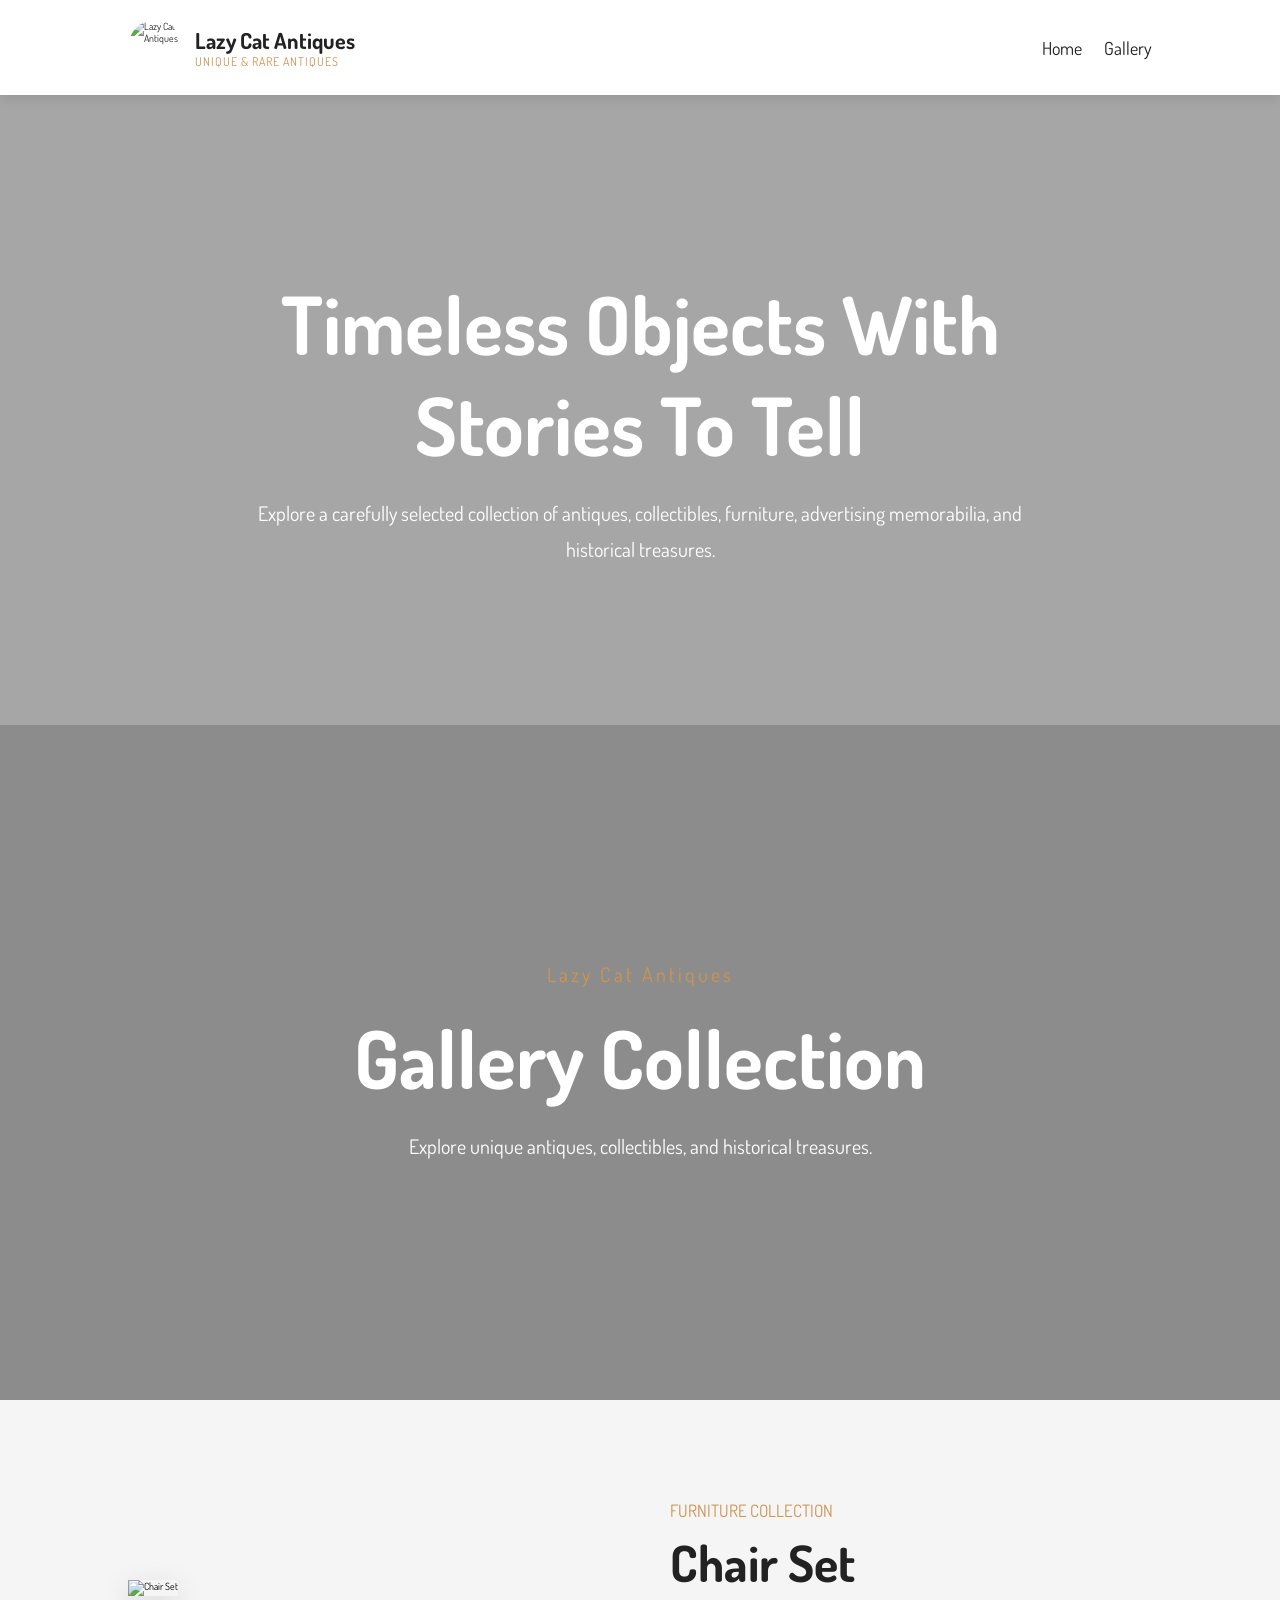
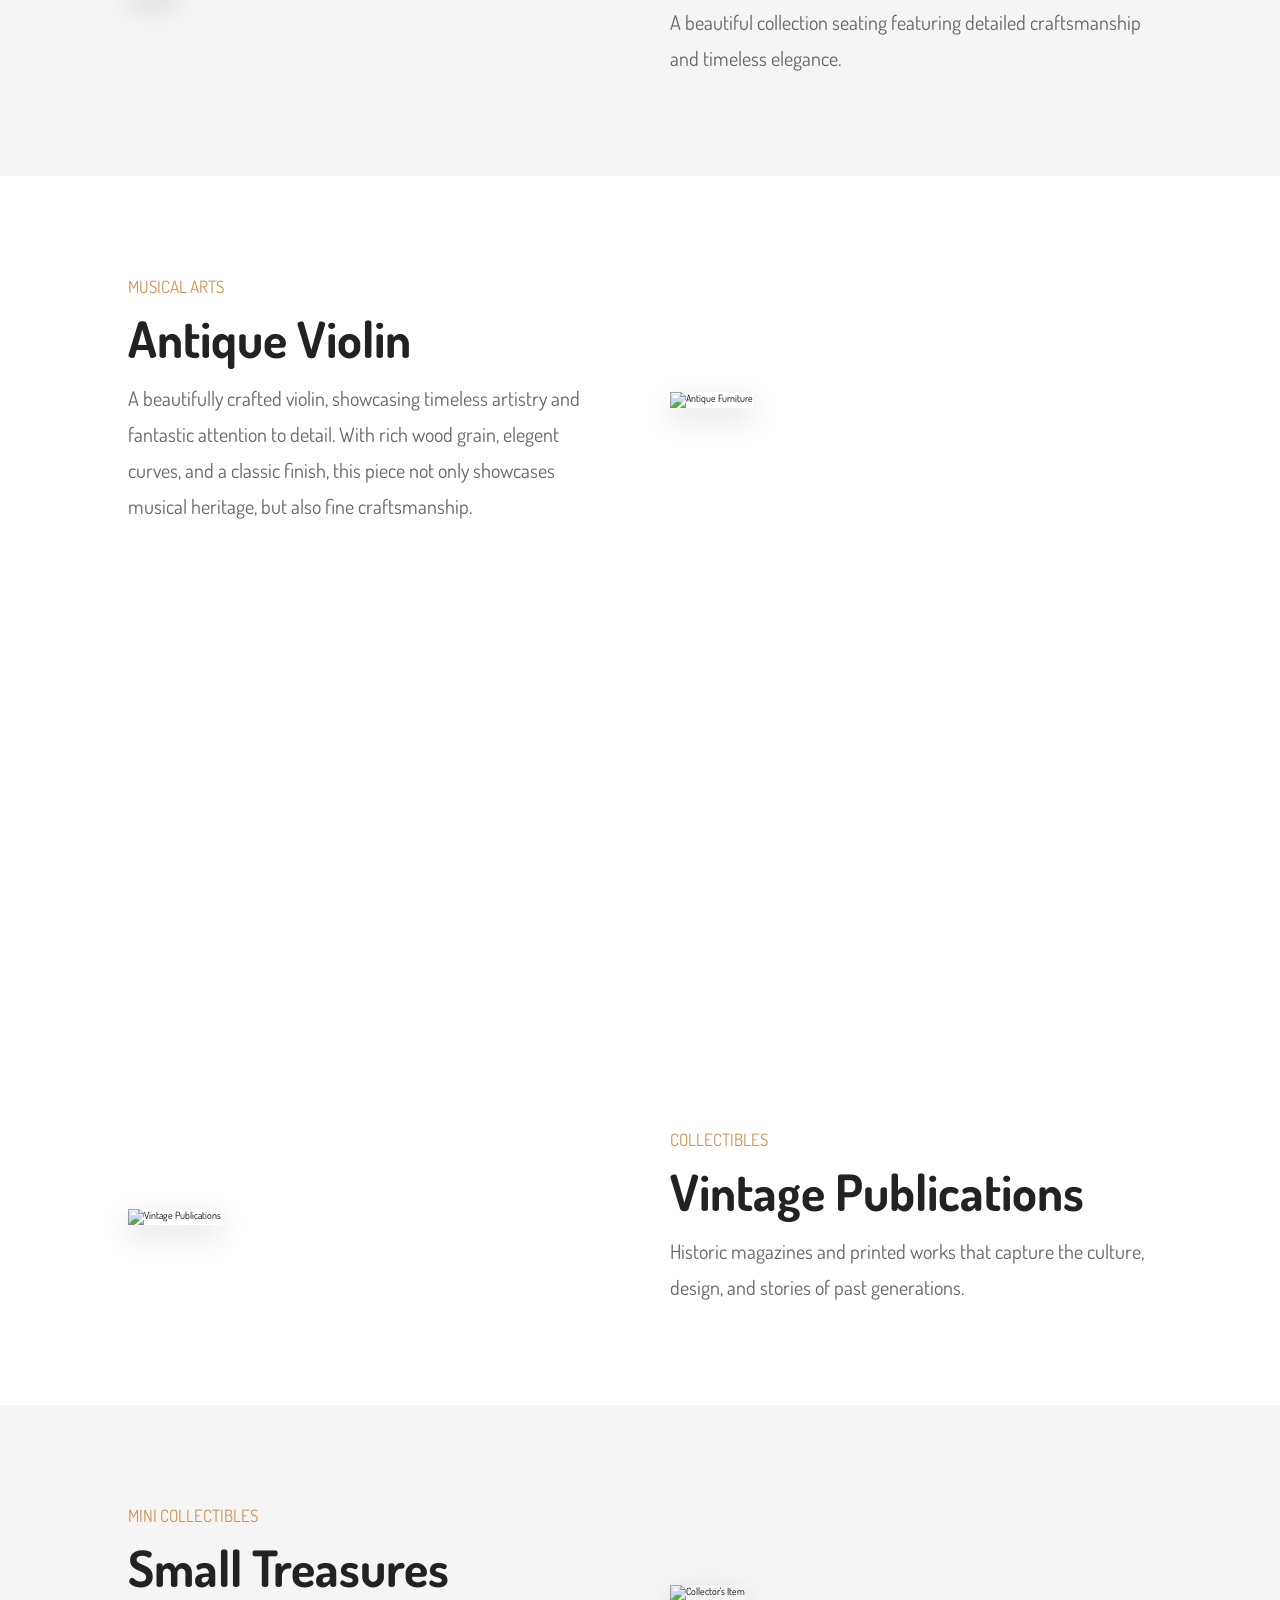
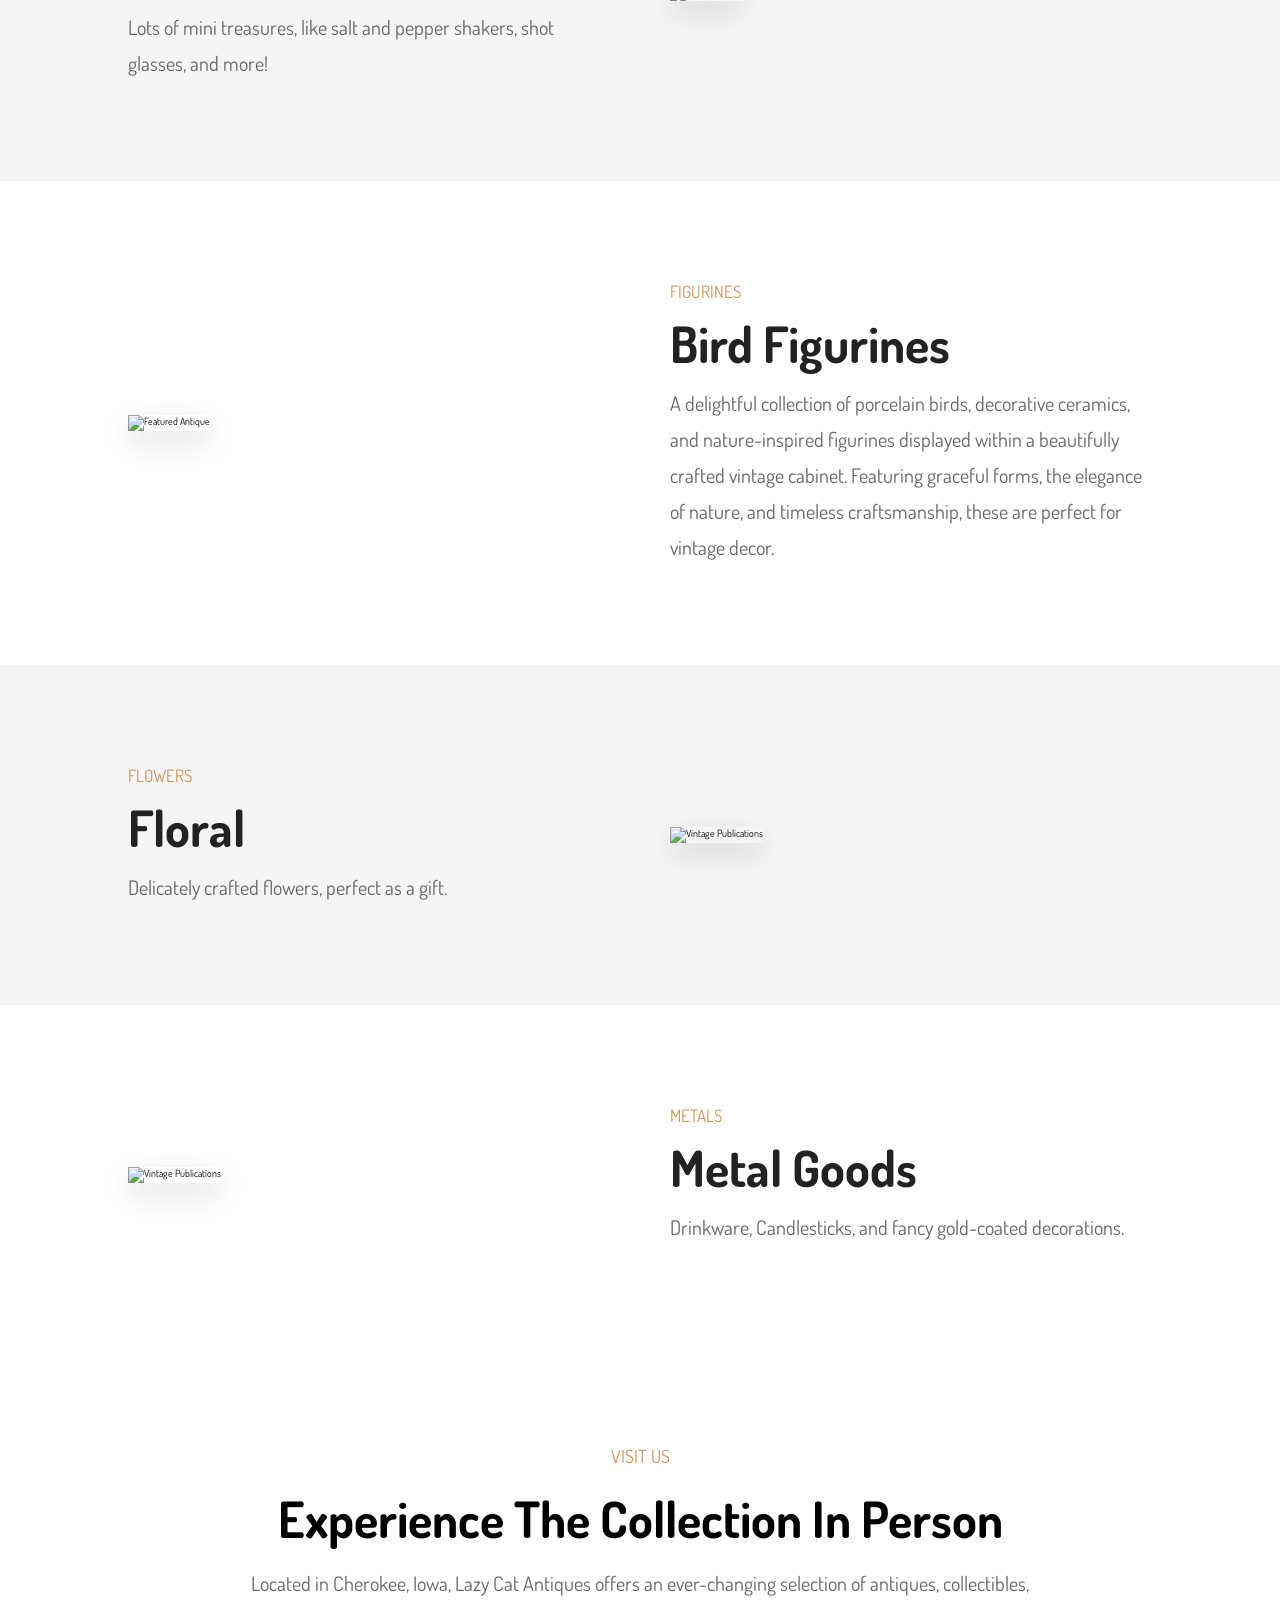
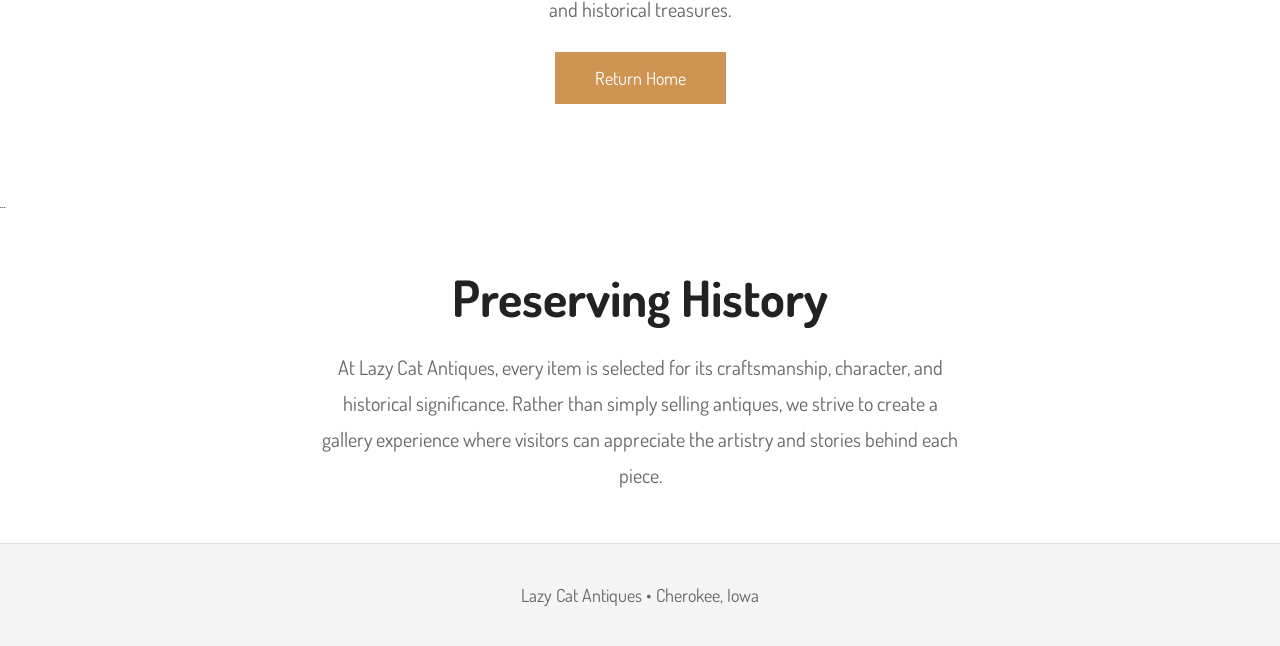
==== Product UI/Product.html @ 63c9f943 "Create Product.html for gallery display Added a new HTML file for the product gallery, including sty" ====
<!DOCTYPE html>
<html lang="en">
<head>
    <meta charset="UTF-8">
    <meta name="viewport" content="width=device-width, initial-scale=1.0">
    <title>Gallery | Lazy Cat Antiques</title>

    <link href="https://fonts.googleapis.com/css2?family=Dosis:wght@200;300;400;500;600&display=swap" rel="stylesheet">

    <style>

       @import url('https://fonts.googleapis.com/css2?family=Dosis:wght@300;400;500;600&display=swap'); :root{ --peru:#cd9452; --black:#222; --white:#fff; --light-black:#666; --light-bg:#f5f5f5; --border:.1rem solid #ddd; --box-shadow:0 .5rem 1rem rgba(0,0,0,.1); } *{ margin:0; padding:0; box-sizing:border-box; text-decoration:none; transition:.3s; font-family:'Dosis',sans-serif; } html{ font-size:62.5%; scroll-behavior:smooth; } body{ background:var(--white); } section{ padding:5rem 10%; } /* HEADER */ 

.header{
   padding:2rem 10%;
   display:flex;
   align-items:center;
   justify-content:space-between;

   background:white;

   position:sticky;
   top:0;
   left:0;
   right:0;

   z-index:1000;

   box-shadow:0 .5rem 1rem rgba(0,0,0,.08);
}

.header .logo{
   display:flex;
   align-items:center;
   gap:1.2rem;
   color:#222;
}

.header .logo img{
   width:55px;
   height:55px;
   object-fit:cover;
   border-radius:50%;
}

.logo-text{
   display:flex;
   flex-direction:column;
}

.logo-text strong{
   font-size:2.2rem;
   color:#222;
}

.logo-text span{
   font-size:1.2rem;
   color:#cd9452;
   letter-spacing:1px;
   text-transform:uppercase;
}

.header .navbar a{
   font-size:1.8rem;
   margin-left:2rem;
   color:#222;
   text-decoration:none;
}

.header .navbar a:hover{
   color:#cd9452;
}

#menu-btn{
   font-size:2.5rem;
   cursor:pointer;
   display:none;
}
        /* HERO */ .hero{ min-height:70vh; background: linear-gradient(rgba(0,0,0,.35),rgba(0,0,0,.35)), url("../images/discs.jpg"); background-size:cover; background-position:center; display:flex; justify-content:center; align-items:center; text-align:center; } .hero-content{ max-width:800px; } .hero-content span{ color:white; font-size:2.2rem; } .hero-content h1{ color:white; font-size:8rem; margin:1rem 0; } .hero-content p{ color:#eee; font-size:2rem; } /* SECTION TITLE */ .section-title{ text-align:center; margin-bottom:5rem; } .section-title span{ color:var(--peru); font-size:2.2rem; } .section-title h2{ color:var(--black); font-size:5rem; } /* GALLERY */ .gallery{ background:var(--light-bg); } .gallery-grid{ display:grid; grid-template-columns:repeat(auto-fit,minmax(300px,1fr)); gap:2rem; } .gallery-item{ position:relative; overflow:hidden; background:white; box-shadow:var(--box-shadow); } .gallery-item img{ width:100%; height:350px; object-fit:cover; } .gallery-item:hover img{ transform:scale(1.05); } .gallery-item.large{ grid-column:span 2; } .overlay{ padding:2rem; } .overlay span{ color:var(--peru); font-size:1.6rem; font-weight:bold; } .overlay h3{ color:var(--black); font-size:3rem; margin:.5rem 0; } .overlay p{ color:var(--light-black); font-size:1.7rem; line-height:1.6; } /* STORY */ .story{ text-align:center; max-width:900px; margin:auto; } .story h2{ color:var(--black); font-size:5rem; margin-bottom:2rem; } .story p{ color:var(--light-black); font-size:2rem; line-height:1.8; } /* FOOTER */ footer{ background:var(--light-bg); text-align:center; padding:4rem; border-top:var(--border); } footer p{ font-size:1.8rem; color:var(--light-black); } /* MOBILE */ @media(max-width:768px){ html{ font-size:55%; } .hero-content h1{ font-size:5rem; } .gallery-item.large{ grid-column:span 1; } .gallery-grid{ grid-template-columns:1fr; } }
.gallery-hero{
    min-height:75vh;

    background:
    linear-gradient(rgba(0,0,0,.45),rgba(0,0,0,.45)),
    url("../images/home-slide-1.jpg");

    background-size:cover;
    background-position:center;

    display:flex;
    align-items:center;
    justify-content:center;
    text-align:center;
}

.hero-content{
    max-width:800px;
}

.hero-content span{
    color:#cd9452;
    font-size:2rem;
    letter-spacing:3px;
}

.hero-content h1{
    color:white;
    font-size:8rem;
    margin:2rem 0;
}

.hero-content p{
    color:white;
    font-size:2rem;
    line-height:1.8;
}

/* Gallery Pieces */

.gallery-piece{
    display:grid;
    grid-template-columns:1fr 1fr;
    gap:6rem;

    align-items:center;

    padding:10rem 10%;
}

.gallery-piece:nth-child(even){
    background:#f5f5f5;
}

.piece-image img{
    width:100%;
    height:650px;
    object-fit:cover;

    box-shadow:0 1rem 3rem rgba(0,0,0,.15);
}

.piece-content span{
    color:#cd9452;
    font-size:1.7rem;
    text-transform:uppercase;
}

.piece-content h2{
    font-size:5rem;
    color:#222;
    margin:1rem 0;
}

.piece-content p{
    color:#666;
    font-size:2rem;
    line-height:1.8;
}

.reverse .piece-image{
    order:2;
}

.reverse .piece-content{
    order:1;
}

/* Banner */

.gallery-banner{
    height:45vh;

    background:
    linear-gradient(rgba(0,0,0,.45),rgba(0,0,0,.45)),
    url("../images/cup_items.jpg");

    background-size:cover;
    background-position:center;
    background-attachment:fixed;

    display:flex;
    align-items:center;
    justify-content:center;
}

.gallery-banner h2{
    color:white;
    font-size:5rem;
    text-align:center;
}

/* Visit Section */

.visit-section{
    padding:10rem 10%;
    text-align:center;
}

.visit-section span{
    color:#cd9452;
    text-transform:uppercase;
    font-size:1.8rem;
}

.visit-section h2{
    font-size:5rem;
    margin:2rem 0;
}

.visit-section p{
    font-size:2rem;
    color:#666;
    max-width:800px;
    margin:auto;
}

.visit-btn{
    display:inline-block;
    margin-top:3rem;

    padding:1.5rem 4rem;

    background:#cd9452;
    color:white;

    font-size:1.8rem;
}

.visit-btn:hover{
    opacity:.9;
}

/* Mobile */

@media(max-width:768px){

    .gallery-piece{
        grid-template-columns:1fr;
        gap:3rem;
    }

    .reverse .piece-image,
    .reverse .piece-content{
        order:unset;
    }

    .hero-content h1{
        font-size:5rem;
    }

    .piece-image img{
        height:400px;
    }

    .gallery-banner h2{
        font-size:3rem;
    }
    }

        
    </style>
</head>
<body>

<section class="header">

    <a href="../index.html" class="logo">
        <img src="../images/lazyCatLogo.jpg" alt="Lazy Cat Antiques">
        <div class="logo-text">
            <strong>Lazy Cat Antiques</strong>
            <span>Unique & Rare Antiques</span>
        </div>
    </a>

    <nav class="navbar">
        <a href="../index.html">Home</a>
        <a href="../Product UI/Product.html">Gallery</a>
    </nav>

    <div id="menu-btn" class="fas fa-bars"></div>

</section>

<section class="hero">

    <div class="hero-content">

        <h1>Timeless Objects With Stories To Tell</h1>

        <p>
            Explore a carefully selected collection of antiques,
            collectibles, furniture, advertising memorabilia,
            and historical treasures.
        </p>

    </div>

</section>
<!-- HERO -->

<section class="gallery-hero">

    <div class="hero-content">
        <span>Lazy Cat Antiques</span>
        <h1>Gallery Collection</h1>
        <p>
            Explore unique antiques, collectibles, and historical treasures.
        </p>
    </div>

</section>

<!-- PIECE 1 -->

<section class="gallery-piece">

    <div class="piece-image">
        <img src="../images/chair_set.jpg" alt="Chair Set">
    </div>

    <div class="piece-content">
        <span>Furniture Collection</span>
        <h2>Chair Set</h2>

        <p>
            A beautiful collection  seating featuring
            detailed craftsmanship and timeless elegance.
        </p>
    </div>

</section>

<!-- PIECE 2 -->

<section class="gallery-piece reverse">

    <div class="piece-image">
        <img src="../images/home-slide-1.jpg" alt="Antique Furniture">
    </div>

    <div class="piece-content">
        <span>Musical Arts</span>
        <h2>Antique Violin</h2>

        <p>
            A beautifully crafted violin, showcasing timeless artistry and fantastic attention to detail. With rich wood grain, elegent curves, and a classic finish, this piece not only showcases musical heritage, but also fine craftsmanship.
        </p>
    </div>

</section>

<!-- BANNER -->

<section class="gallery-banner">

    <h2>
        Rare Finds • Historic Treasures • Collector Pieces
    </h2>

</section>

<!-- PIECE 3 -->

<section class="gallery-piece">

    <div class="piece-image">
        <img src="../images/magazines.jpg" alt="Vintage Publications">
    </div>

    <div class="piece-content">
        <span>Collectibles</span>
        <h2>Vintage Publications</h2>

        <p>
            Historic magazines and printed works that capture the culture,
            design, and stories of past generations.
        </p>
    </div>

</section>

<!-- PIECE 4 -->

<section class="gallery-piece reverse">

    <div class="piece-image">
        <img src="../images/shot_glasses.jpg" alt="Collector's Item">
    </div>

    <div class="piece-content">
        <span>Mini Collectibles</span>
        <h2>Small Treasures</h2>

        <p>
            Lots of mini treasures, like salt and pepper shakers, shot glasses, and more!
        </p>
    </div>

</section>

<!-- PIECE 5 -->

<section class="gallery-piece">

    <div class="piece-image">
        <img src="../images/bird_display.jpg" alt="Featured Antique">
    </div>

    <div class="piece-content">
        <span>Figurines</span>
        <h2>Bird Figurines</h2>

        <p>
            A delightful collection of porcelain birds, decorative ceramics, and nature-inspired figurines displayed within a beautifully crafted vintage cabinet. Featuring graceful forms, the elegance of nature, and timeless craftsmanship, these are perfect for vintage decor.
        </p>
    </div>

</section>

<section class="gallery-piece reverse">

    <div class="piece-image">
        <img src="../images/flower_table.jpg" alt="Vintage Publications">
    </div>

    <div class="piece-content">
        <span>Flowers</span>
        <h2>Floral</h2>

        <p>
            Delicately crafted flowers, perfect as a gift.
        </p>
    </div>

</section>

<section class="gallery-piece">

    <div class="piece-image">
        <img src="../images/goblets.jpg" alt="Vintage Publications">
    </div>

    <div class="piece-content">
        <span>Metals</span>
        <h2>Metal Goods</h2>

        <p>
            Drinkware, Candlesticks, and fancy gold-coated decorations.
        </p>
    </div>

</section>

<!-- VISIT -->

<section class="visit-section">

    <span>Visit Us</span>

    <h2>Experience The Collection In Person</h2>

    <p>
        Located in Cherokee, Iowa, Lazy Cat Antiques offers an ever-changing
        selection of antiques, collectibles, and historical treasures.
    </p>

    <a href="../index.html" class="visit-btn">
        Return Home
    </a>

</section>
```


<section class="story">

    <h2>Preserving History</h2>

    <p>
        At Lazy Cat Antiques, every item is selected for its
        craftsmanship, character, and historical significance.
        Rather than simply selling antiques, we strive to create
        a gallery experience where visitors can appreciate the
        artistry and stories behind each piece.
    </p>

</section>

<footer>
    <p>Lazy Cat Antiques • Cherokee, Iowa</p>
</footer>

</body>
</html>
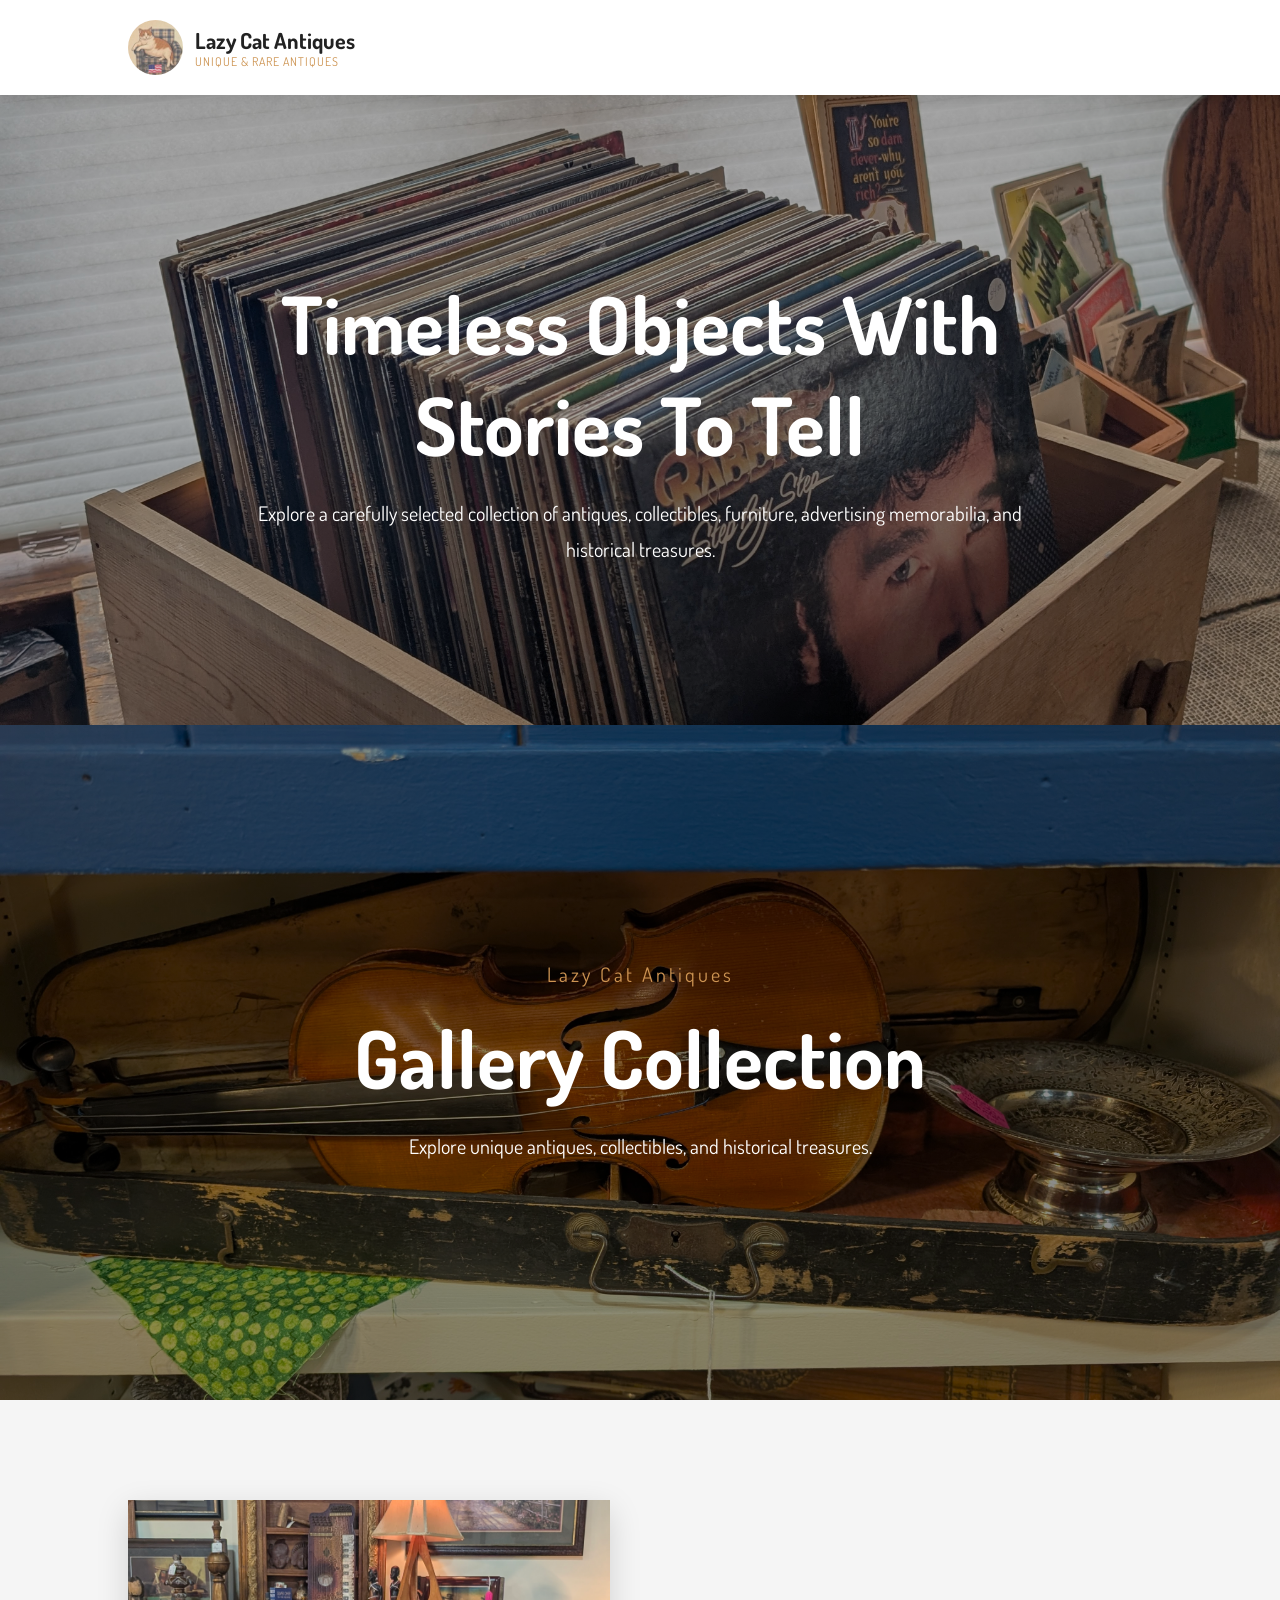
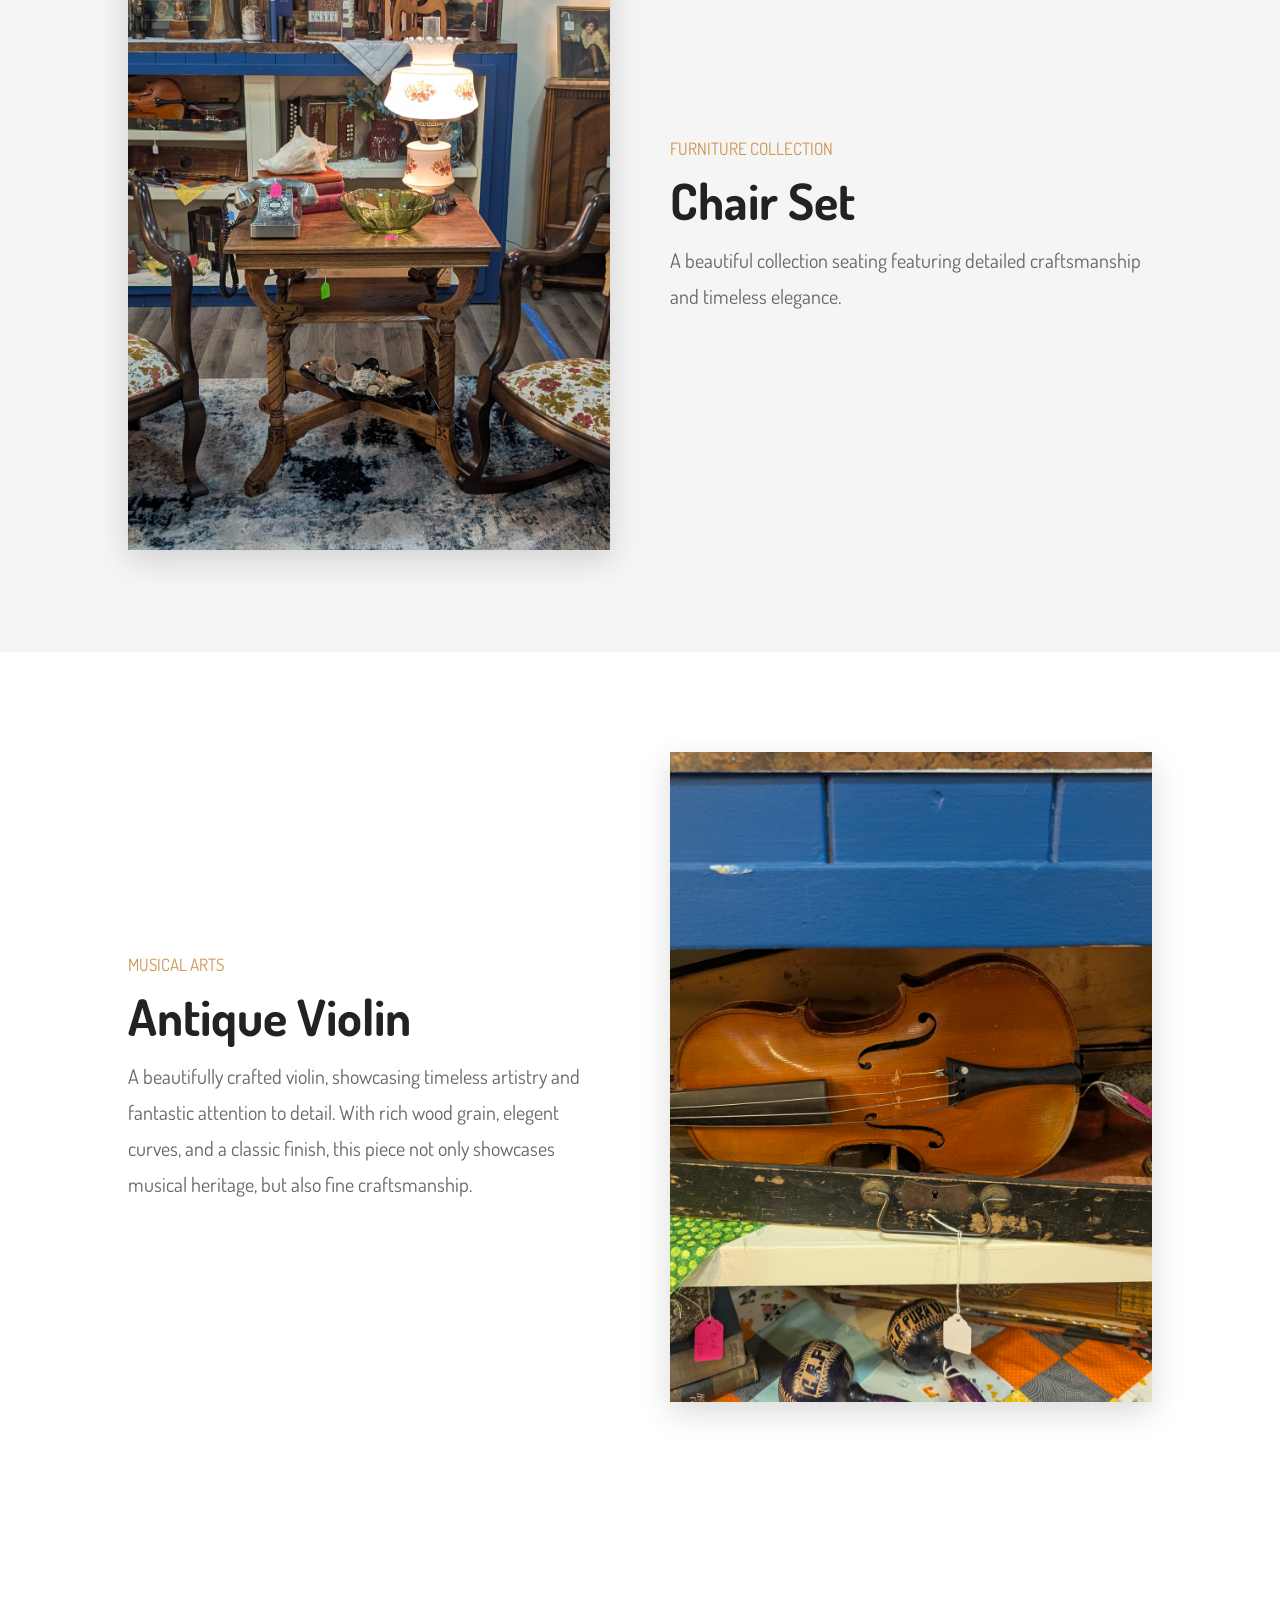
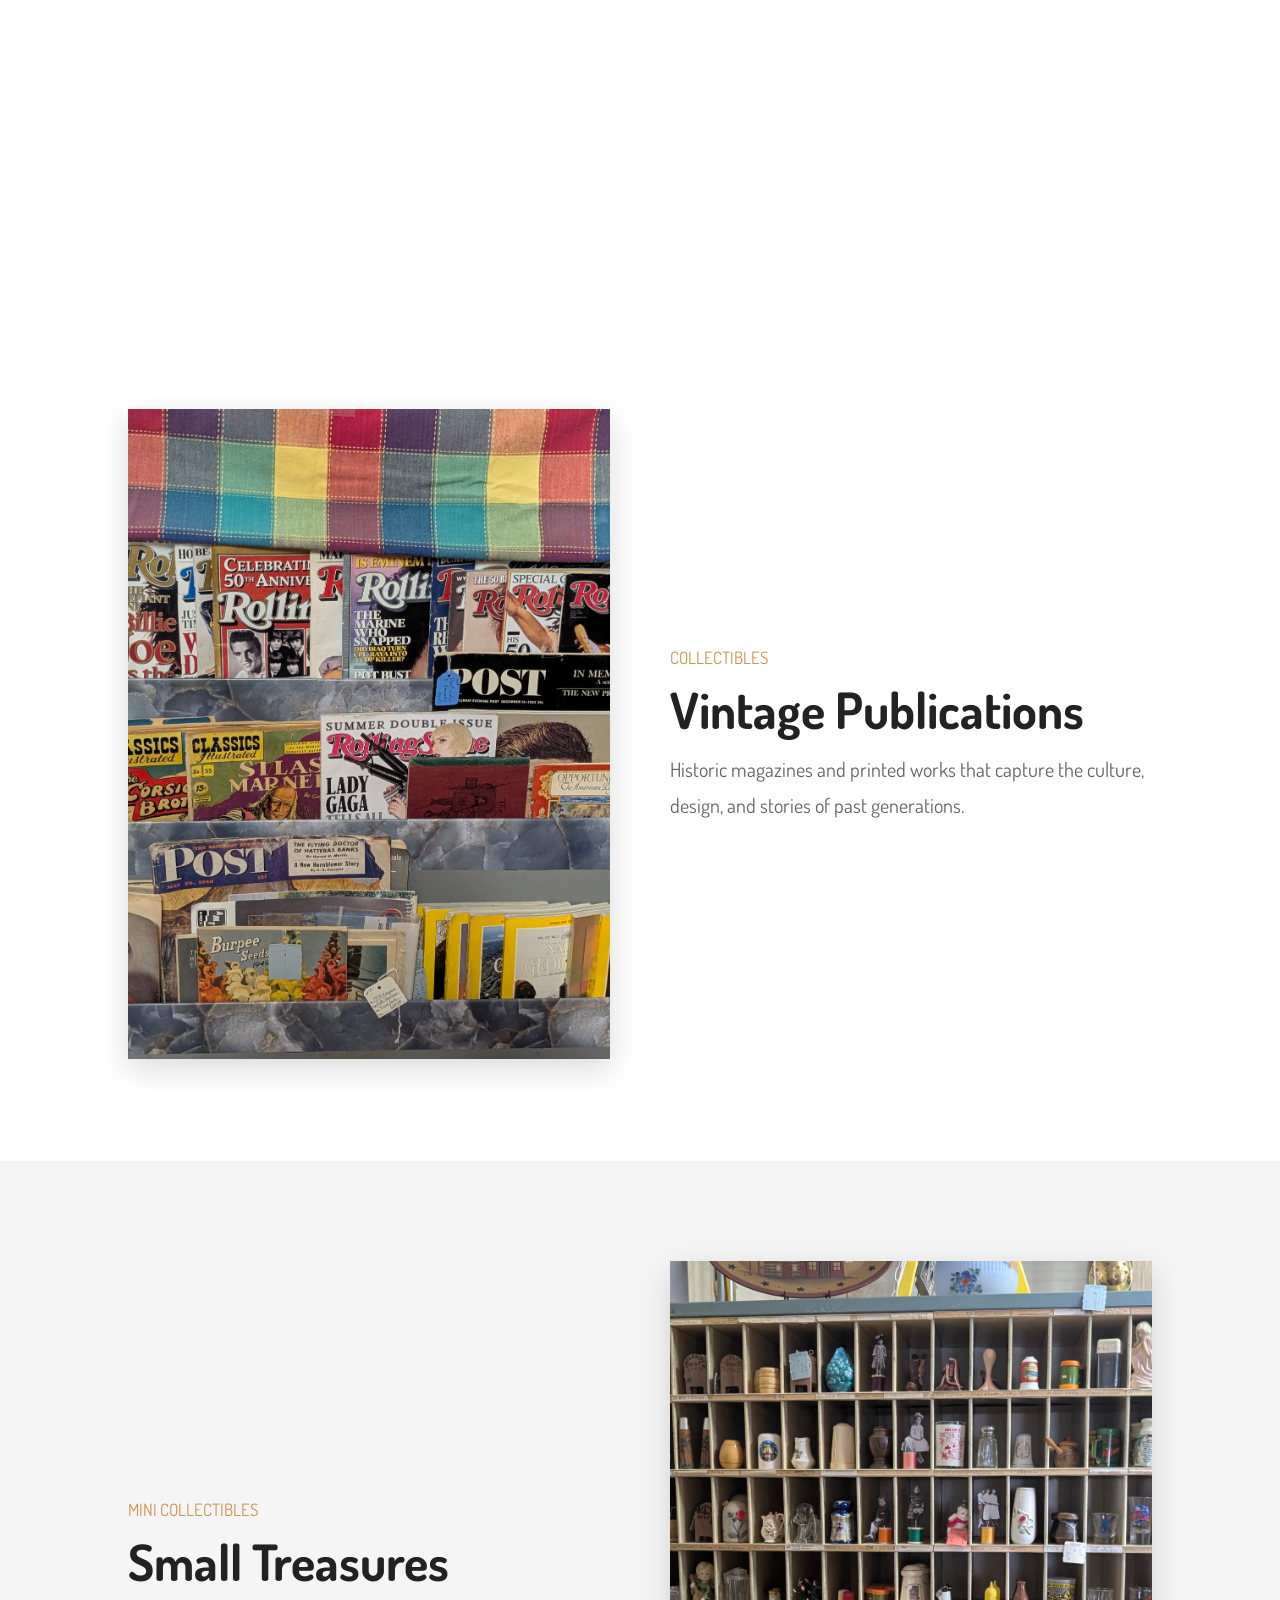
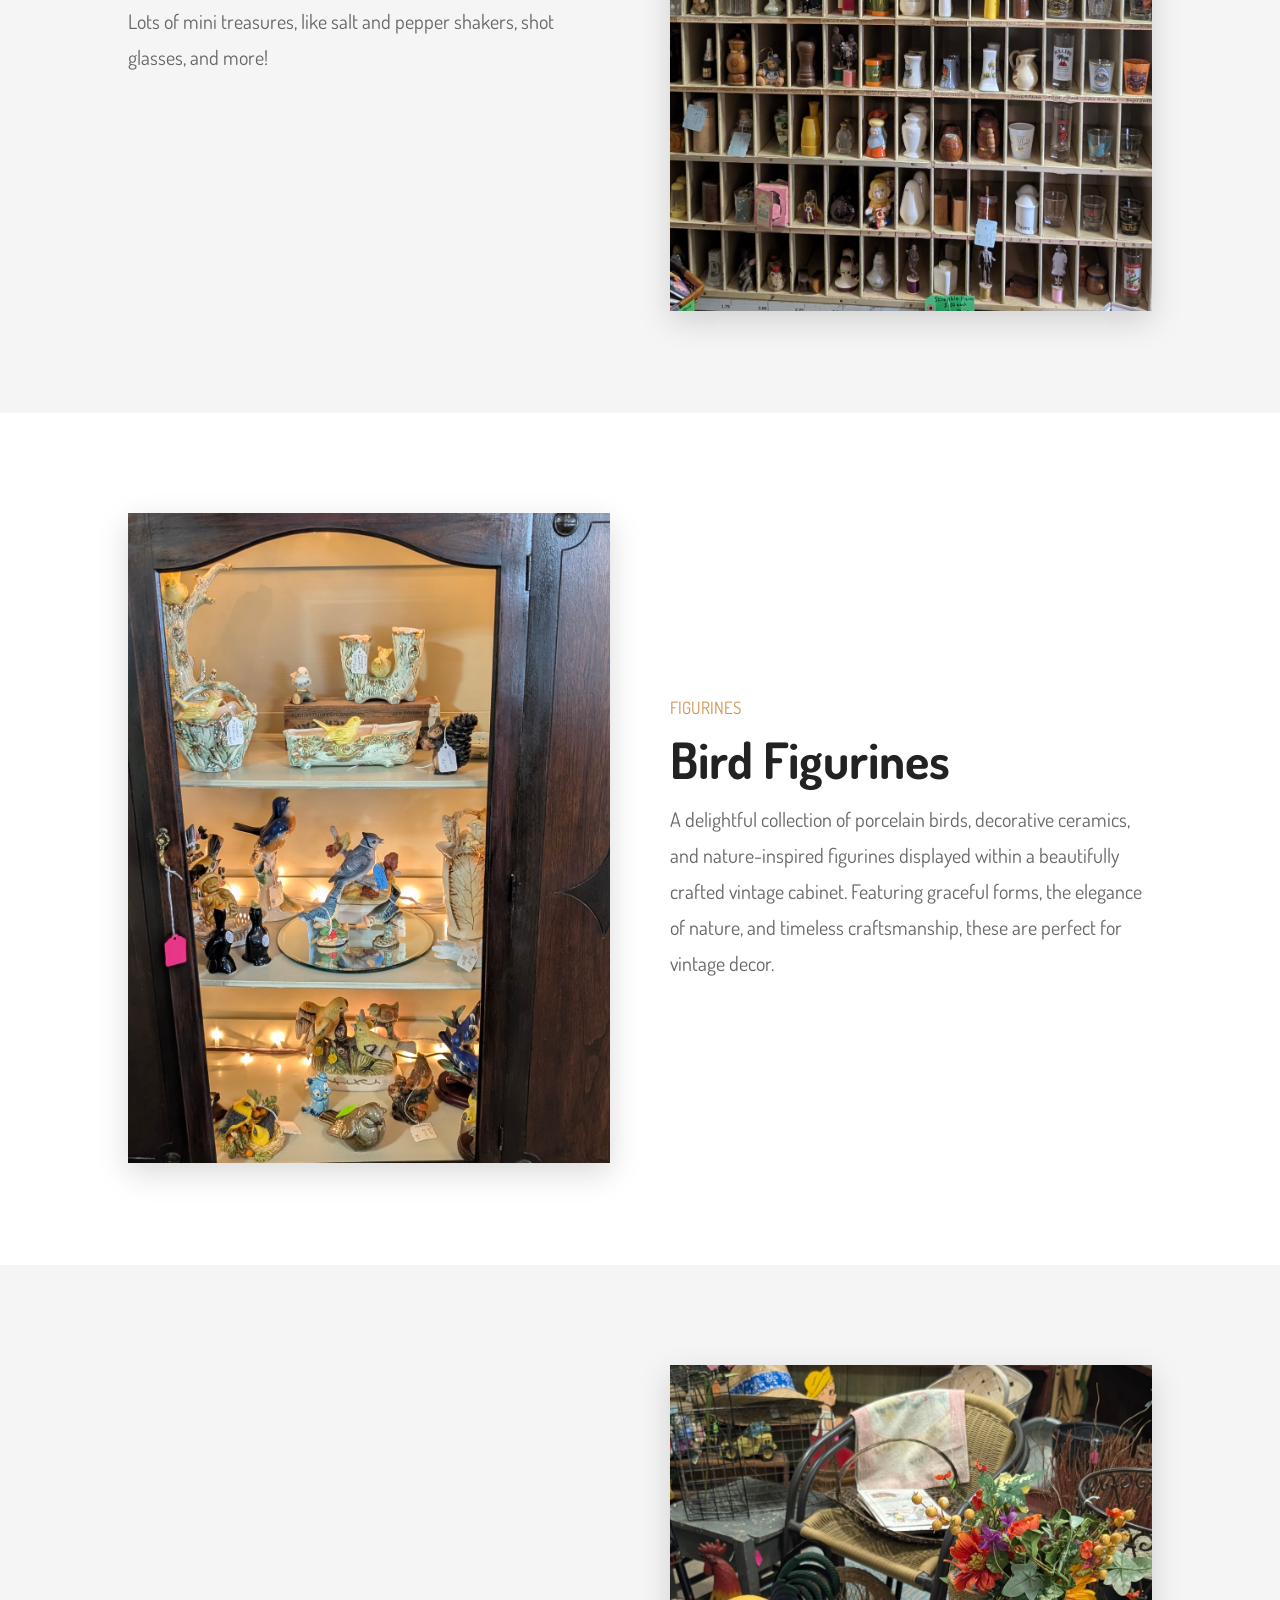
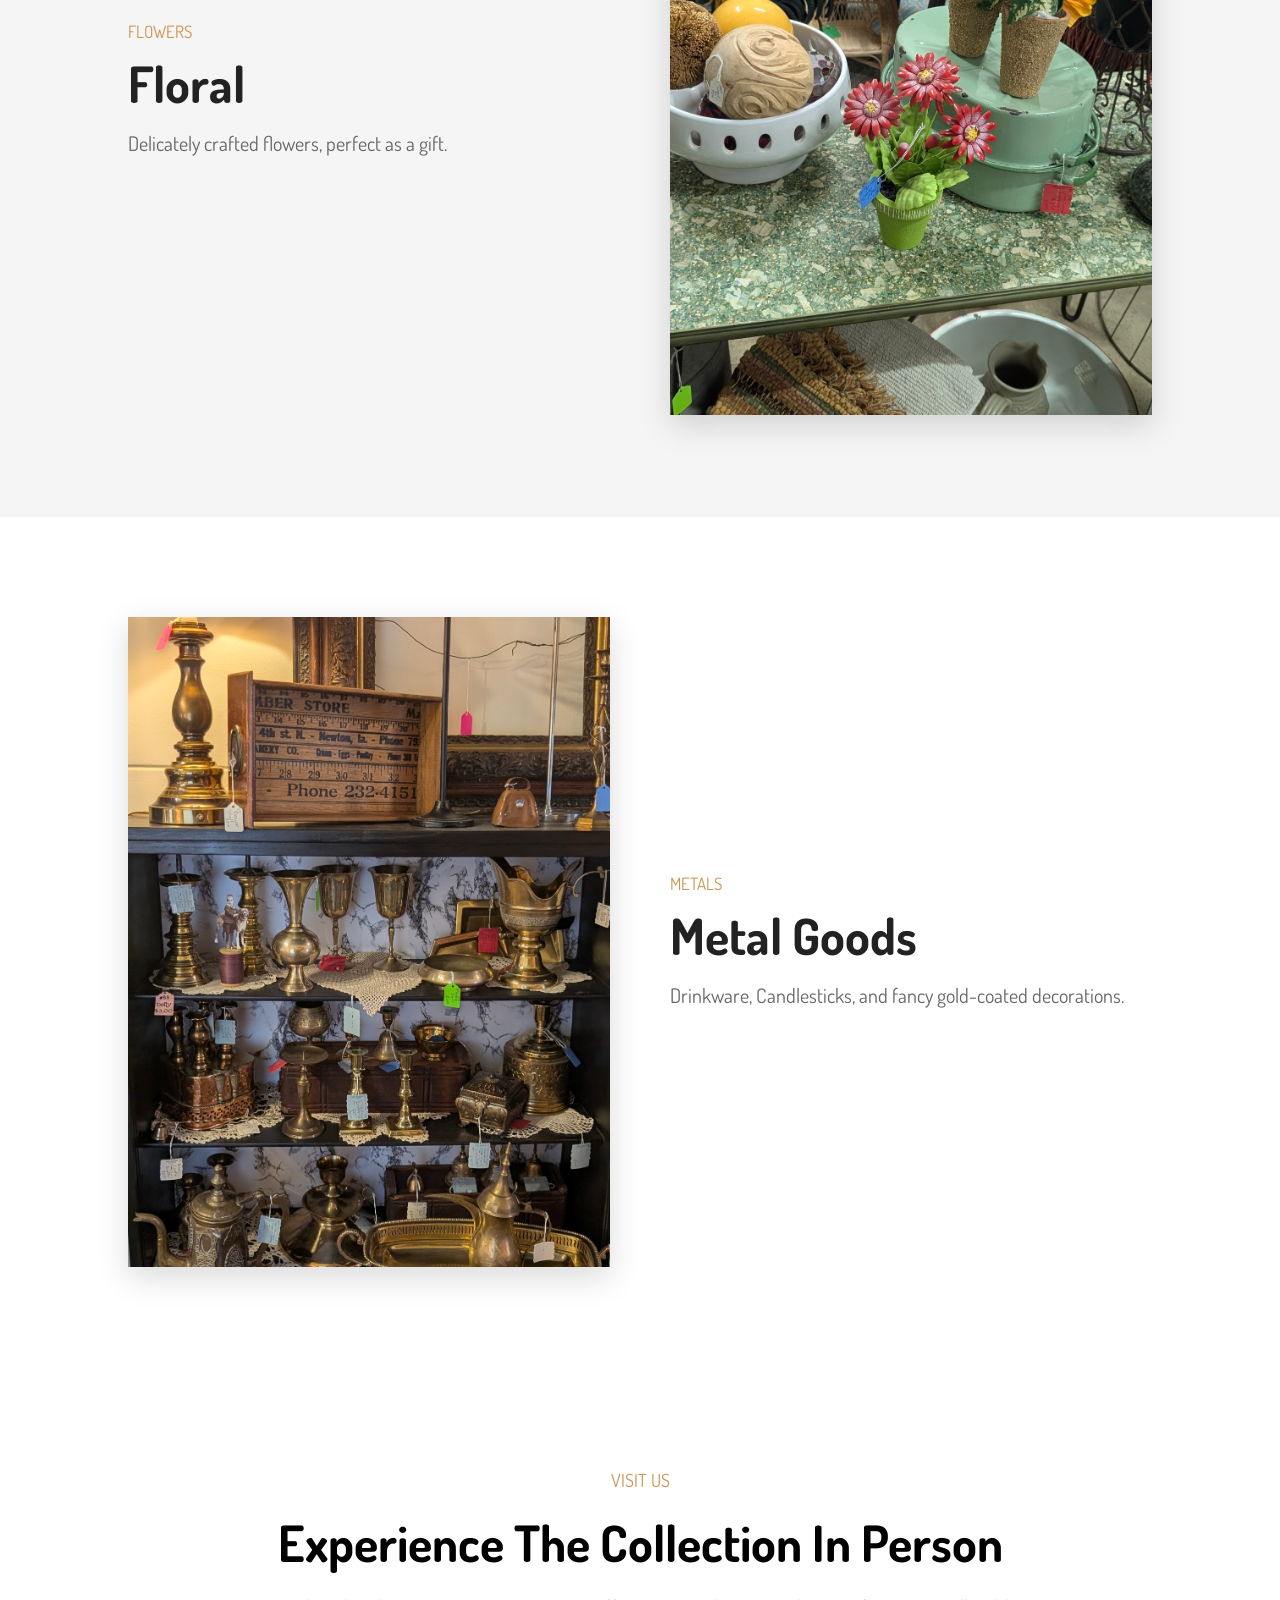
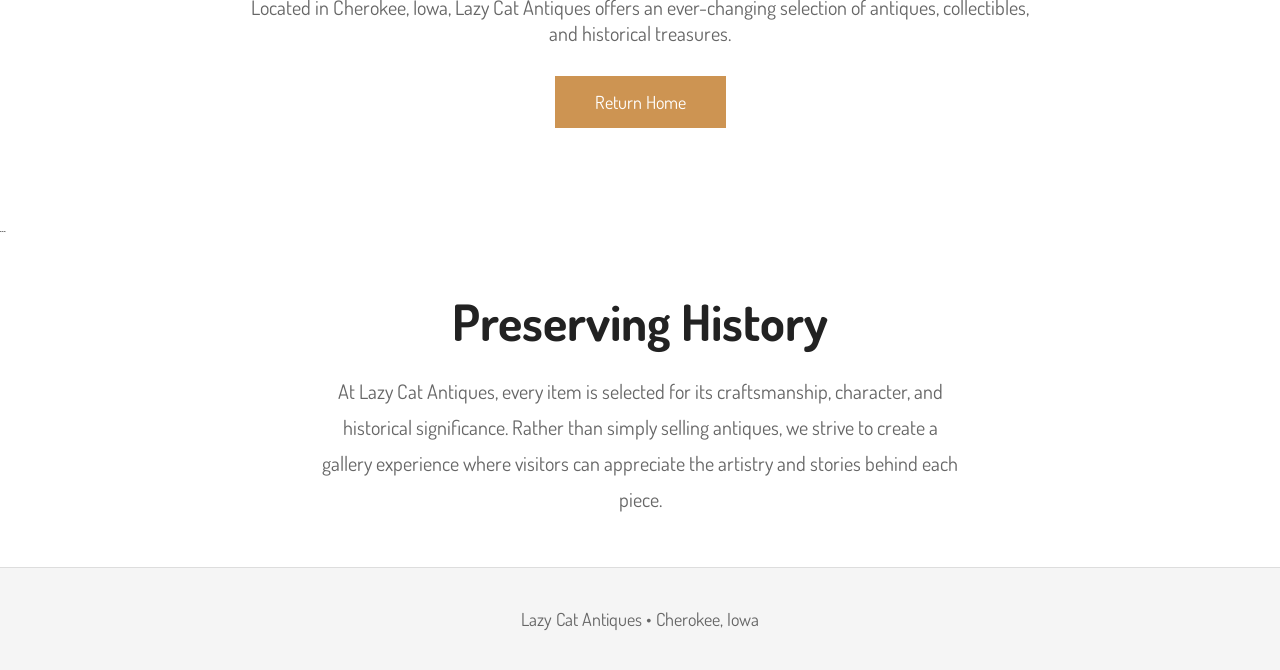
==== commit 930268cf: "Update Product.html" ====
--- a/Product UI/Product.html
+++ b/Product UI/Product.html
@@ -69,6 +69,31 @@
 
 .header .navbar a:hover{
    color:#cd9452;
+}
+
+.header .navbar{
+    position:absolute;
+    top:100%;
+    left:0;
+    right:0;
+
+    background:white;
+
+    box-shadow:0 .5rem 1rem rgba(0,0,0,.15);
+
+    display:none;
+}
+
+.header .navbar.active{
+    display:block;
+}
+
+.header .navbar a{
+    display:block;
+    padding:1.8rem;
+    margin:0;
+    text-align:center;
+    border-bottom:1px solid #eee;
 }
 
 #menu-btn{
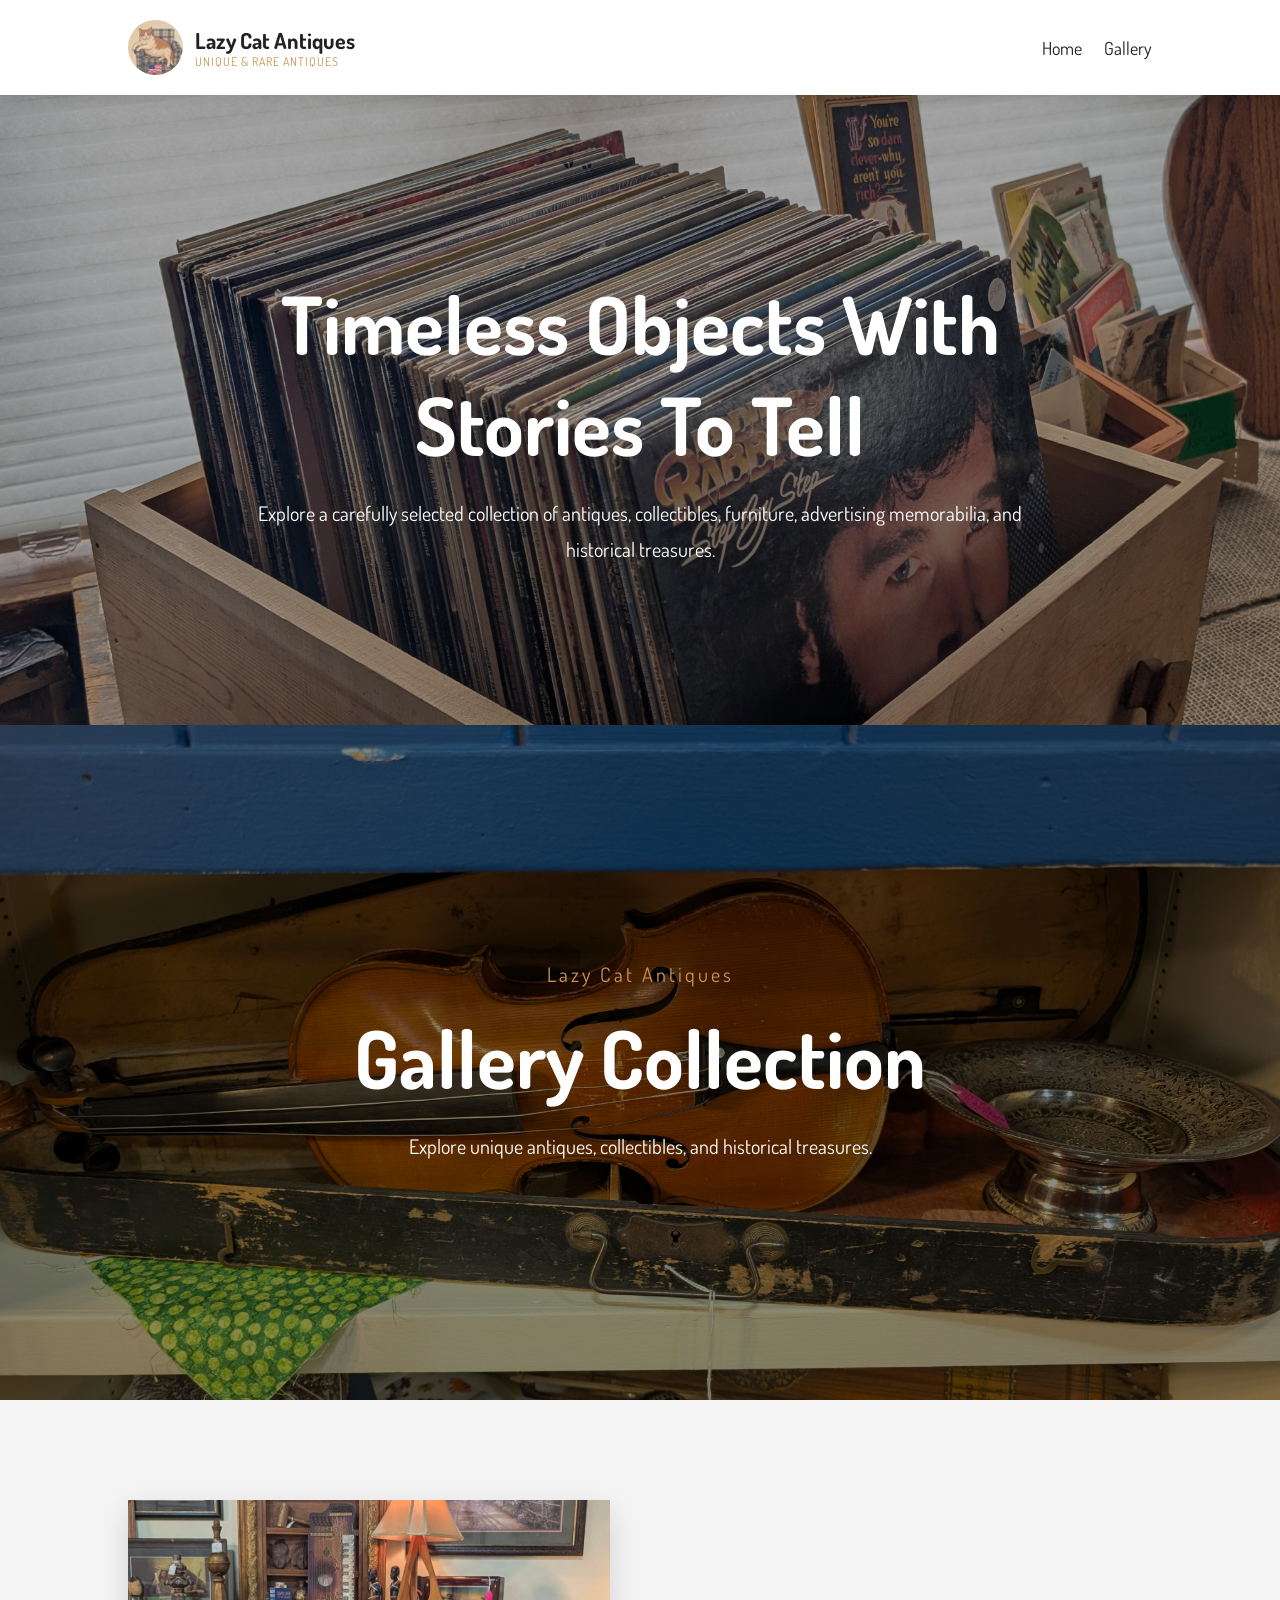
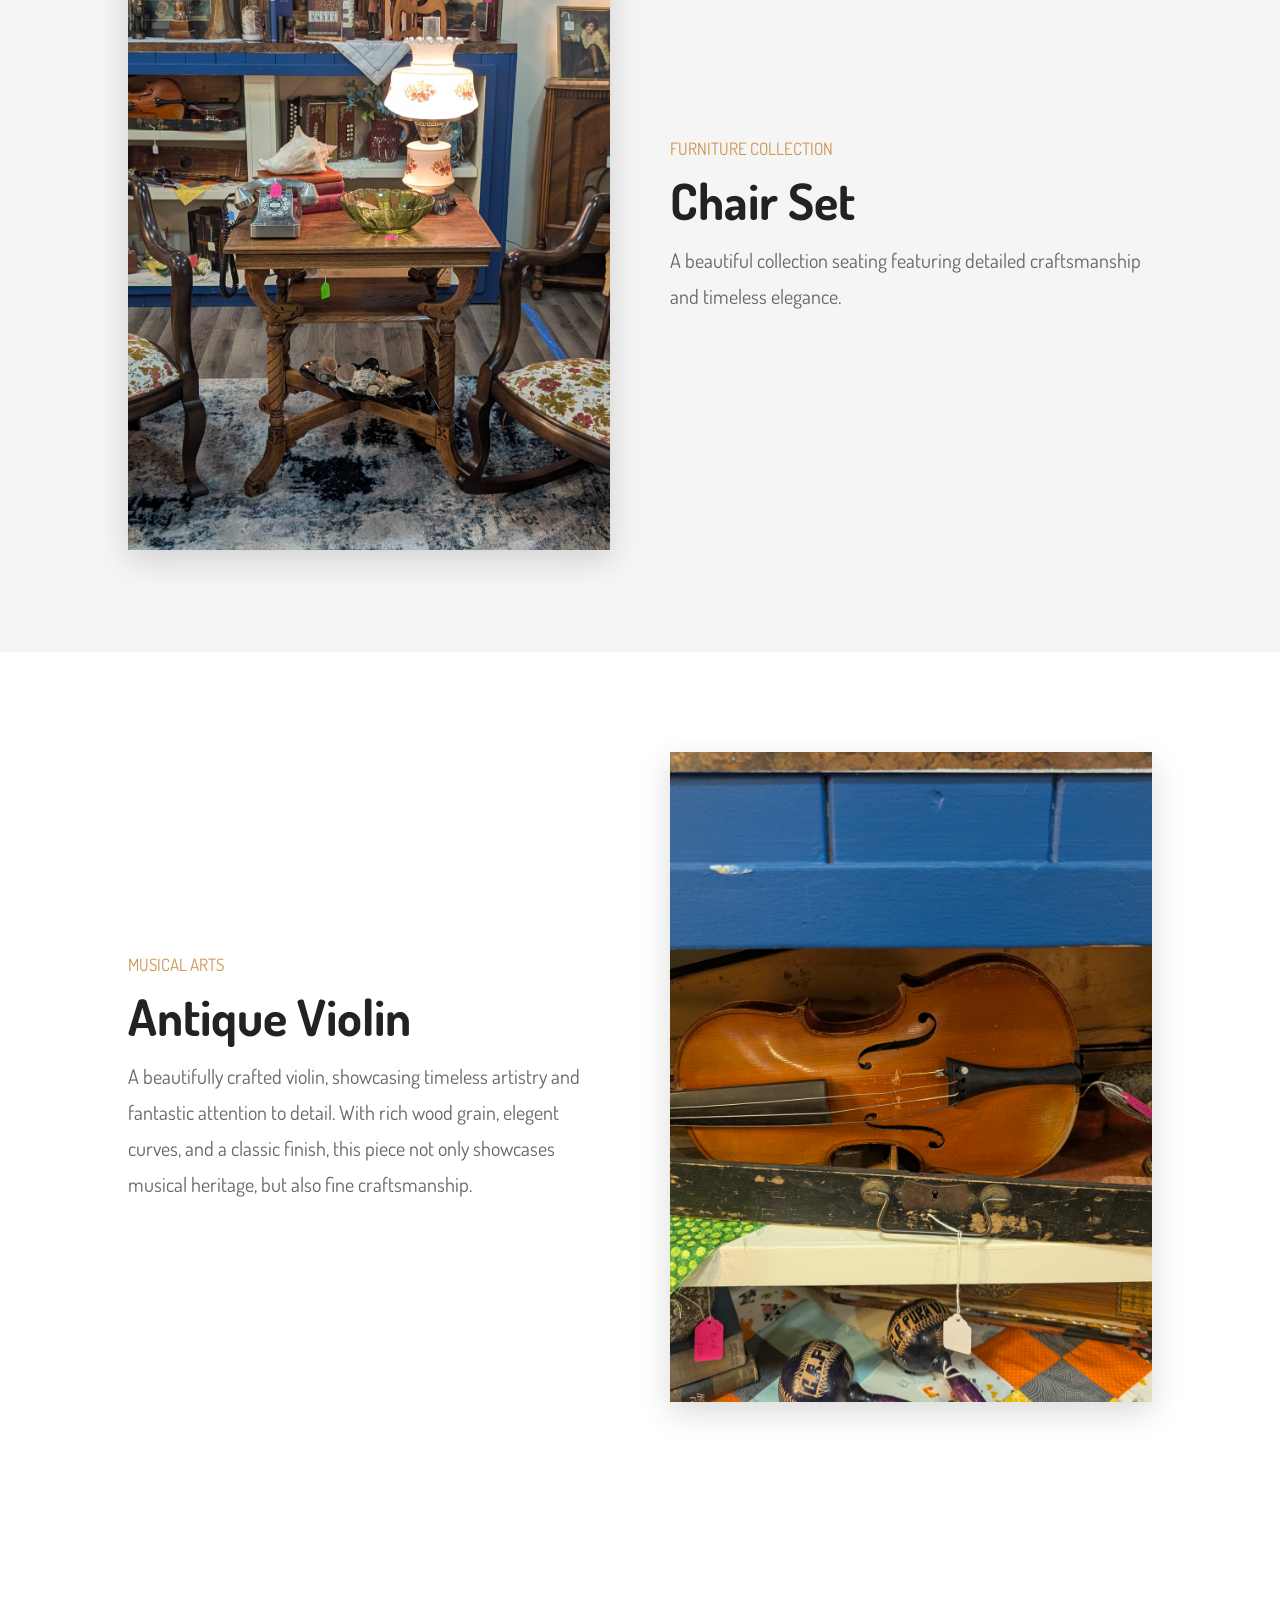
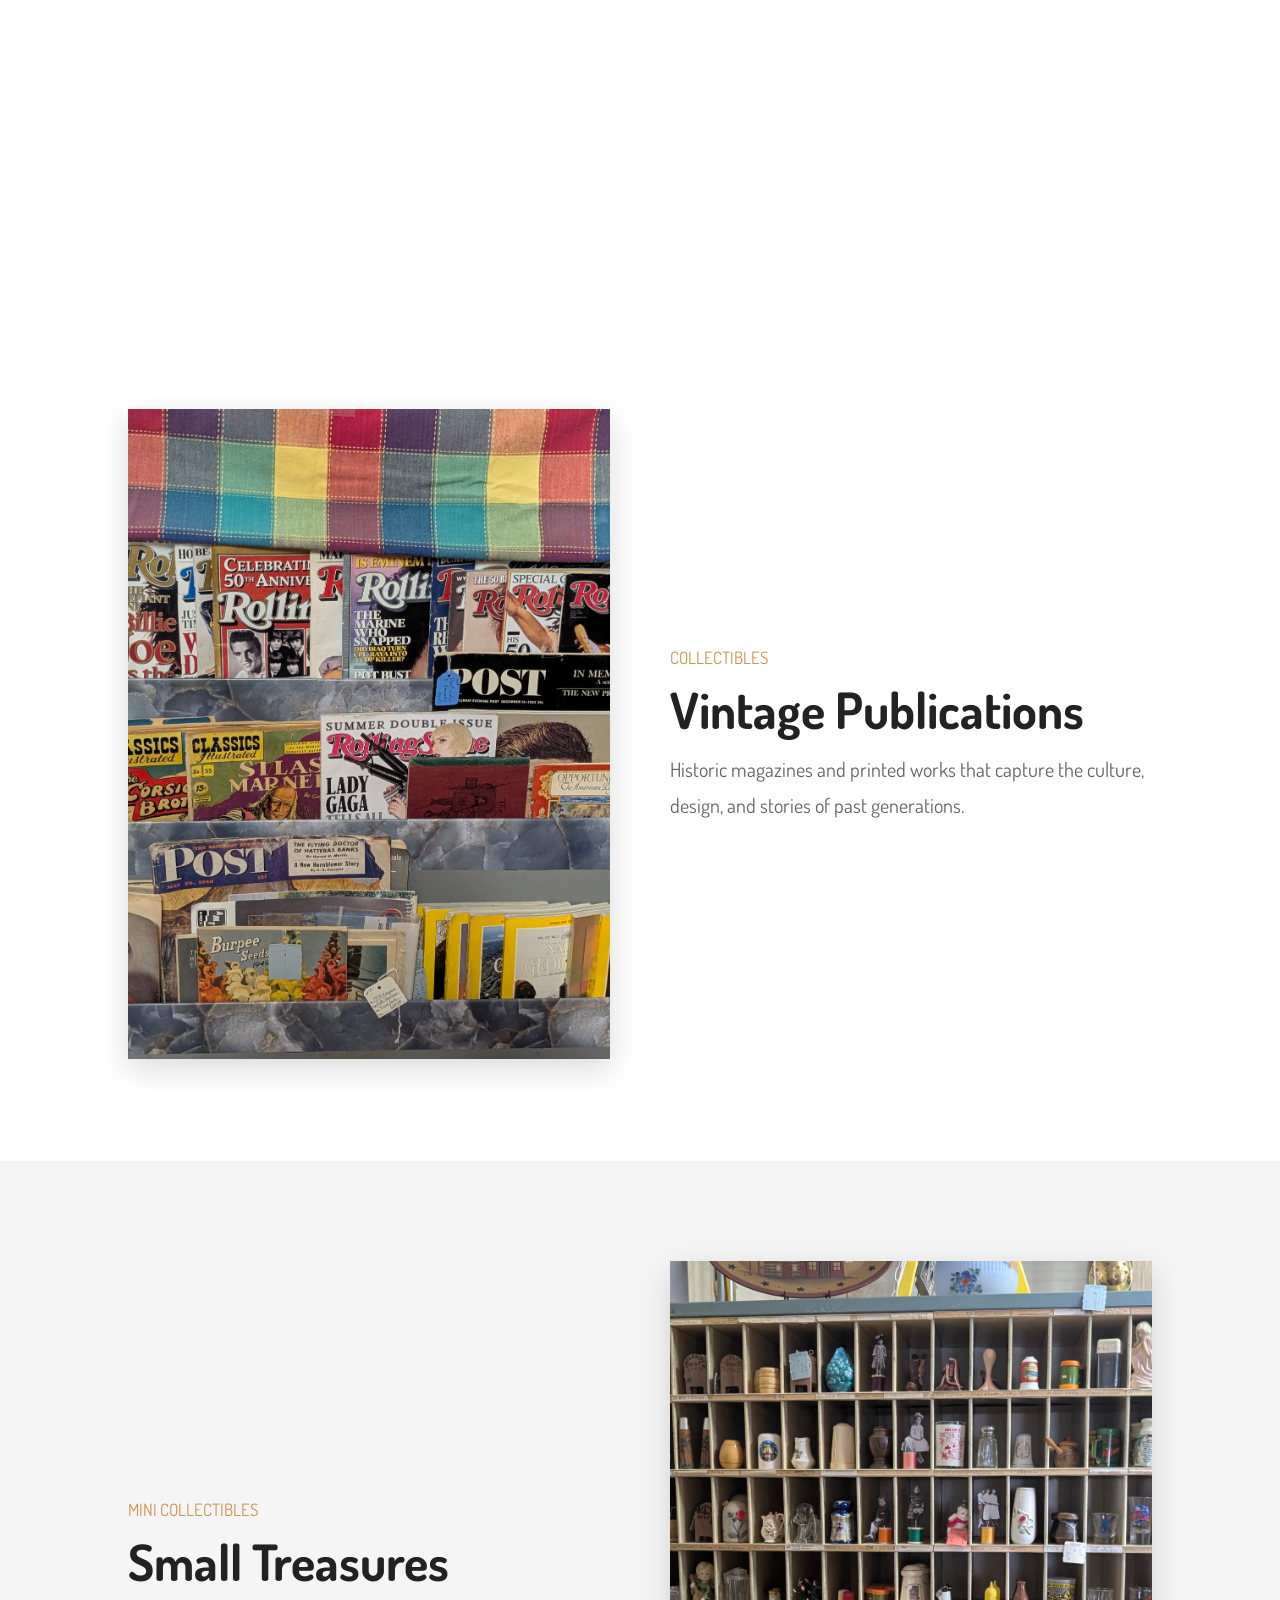
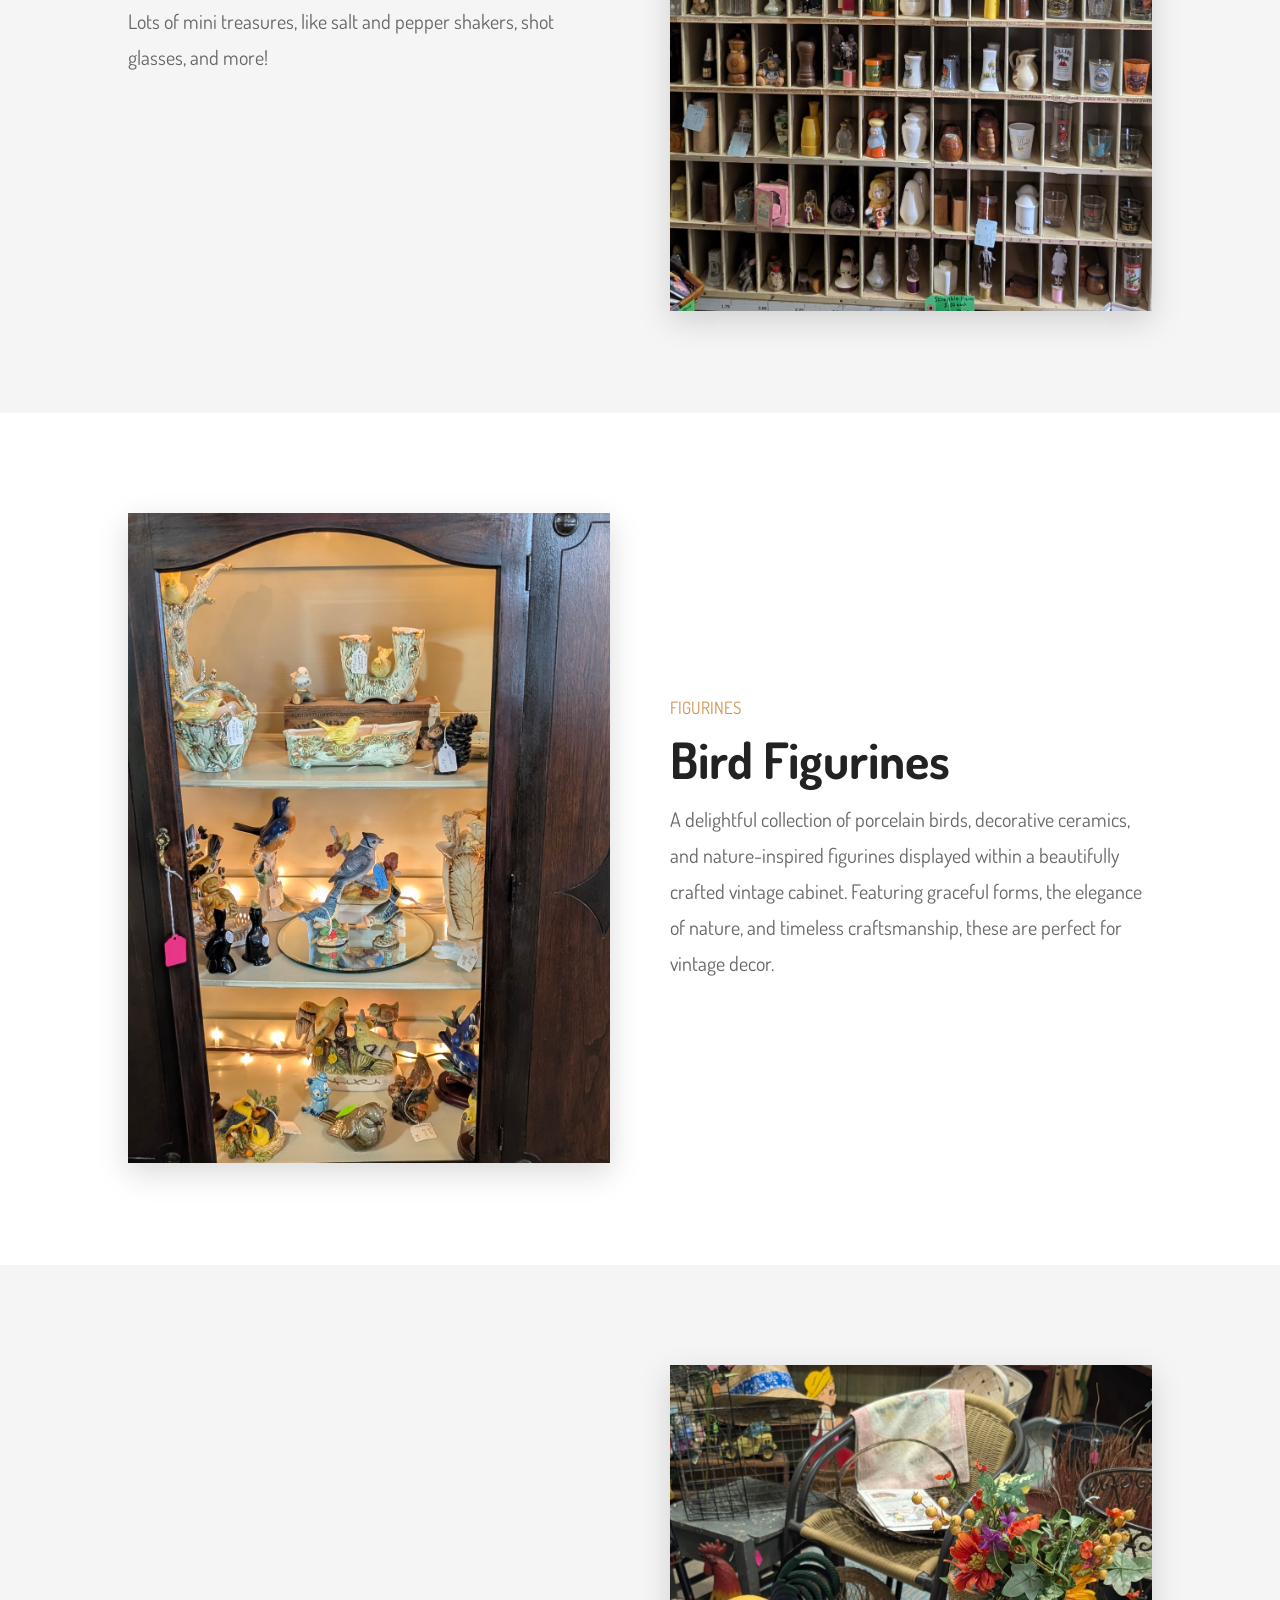
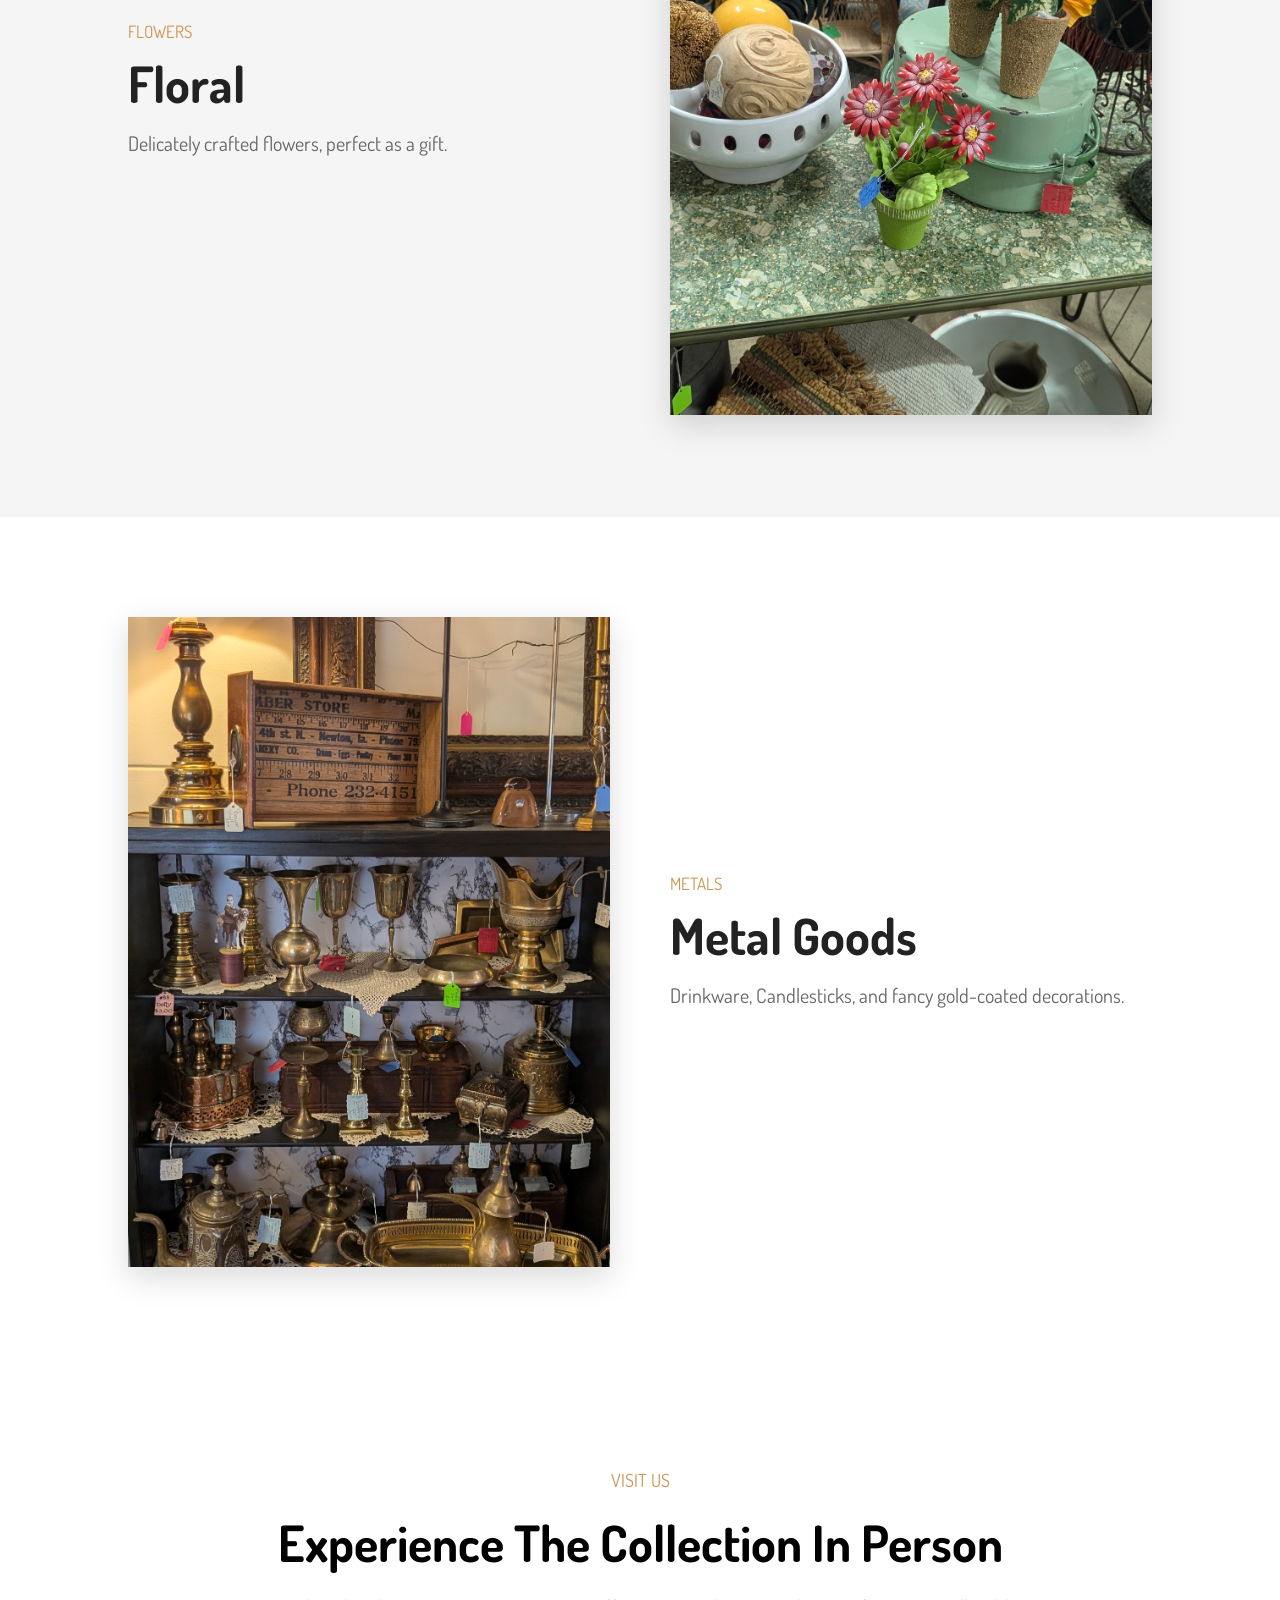
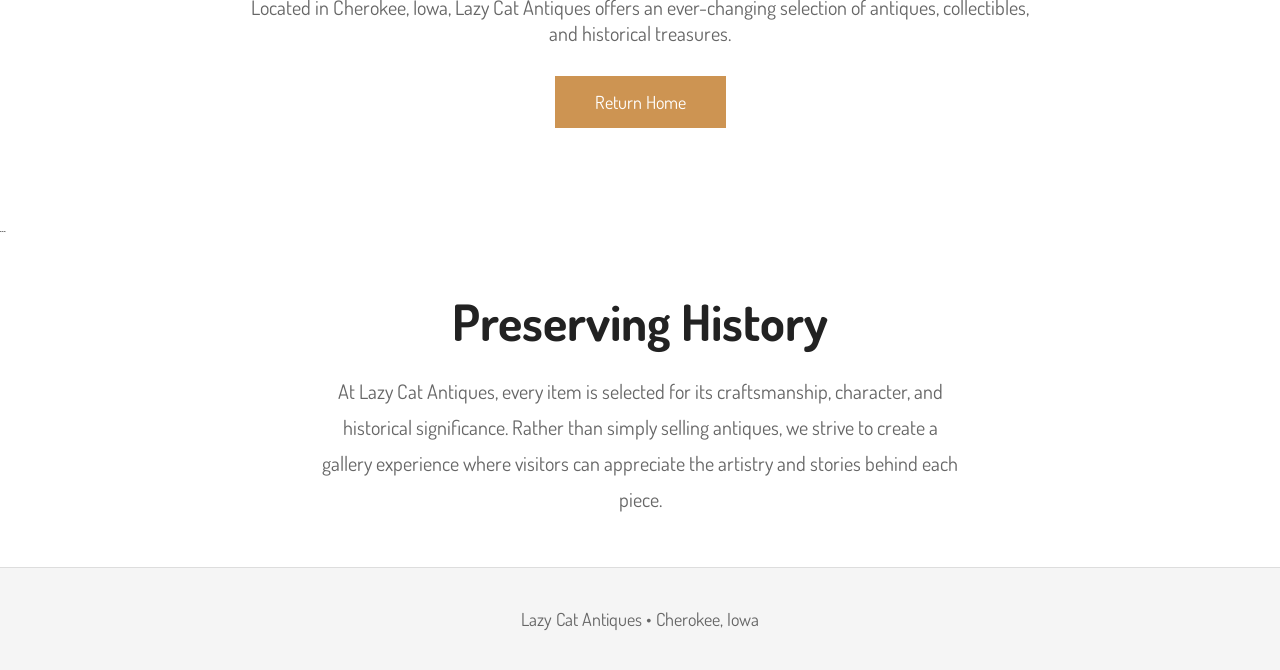
==== commit 22f784ba: "Update Product.html" ====
--- a/Product UI/Product.html
+++ b/Product UI/Product.html
@@ -69,31 +69,6 @@
 
 .header .navbar a:hover{
    color:#cd9452;
-}
-
-.header .navbar{
-    position:absolute;
-    top:100%;
-    left:0;
-    right:0;
-
-    background:white;
-
-    box-shadow:0 .5rem 1rem rgba(0,0,0,.15);
-
-    display:none;
-}
-
-.header .navbar.active{
-    display:block;
-}
-
-.header .navbar a{
-    display:block;
-    padding:1.8rem;
-    margin:0;
-    text-align:center;
-    border-bottom:1px solid #eee;
 }
 
 #menu-btn{
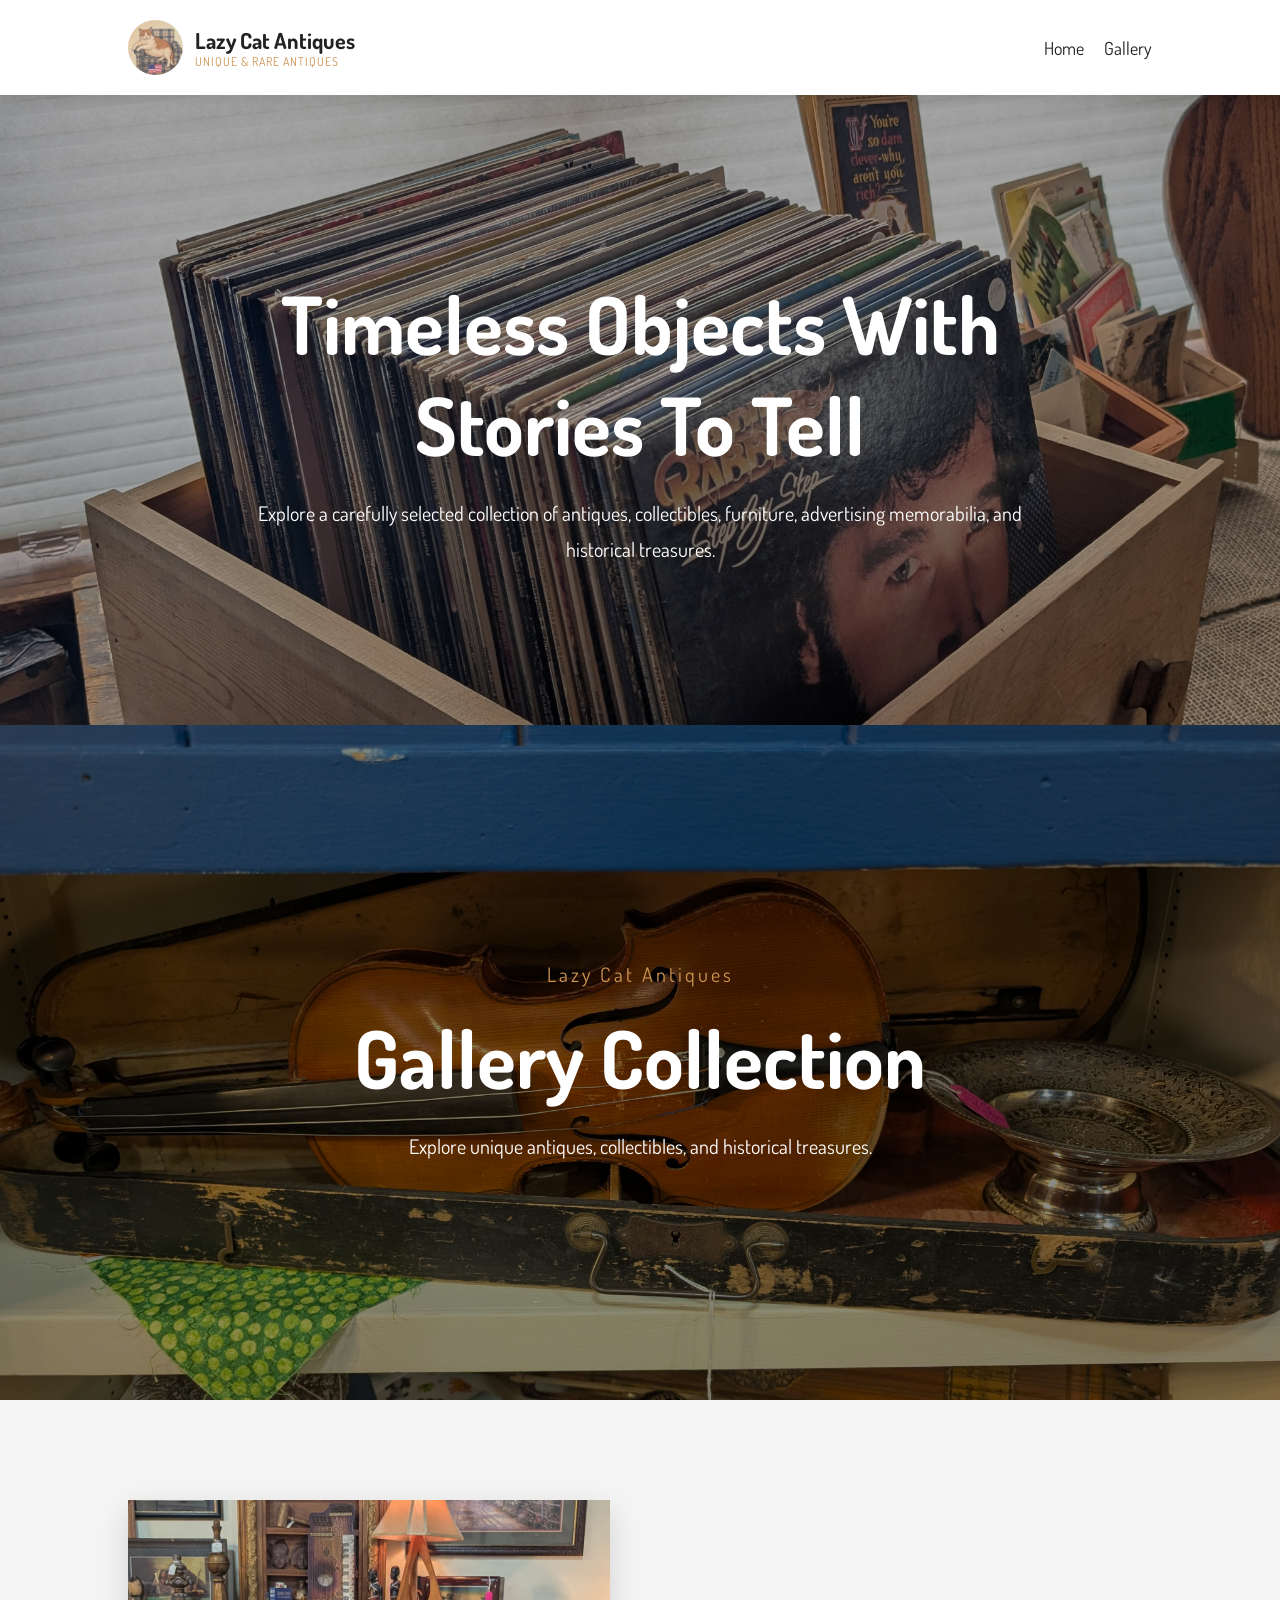
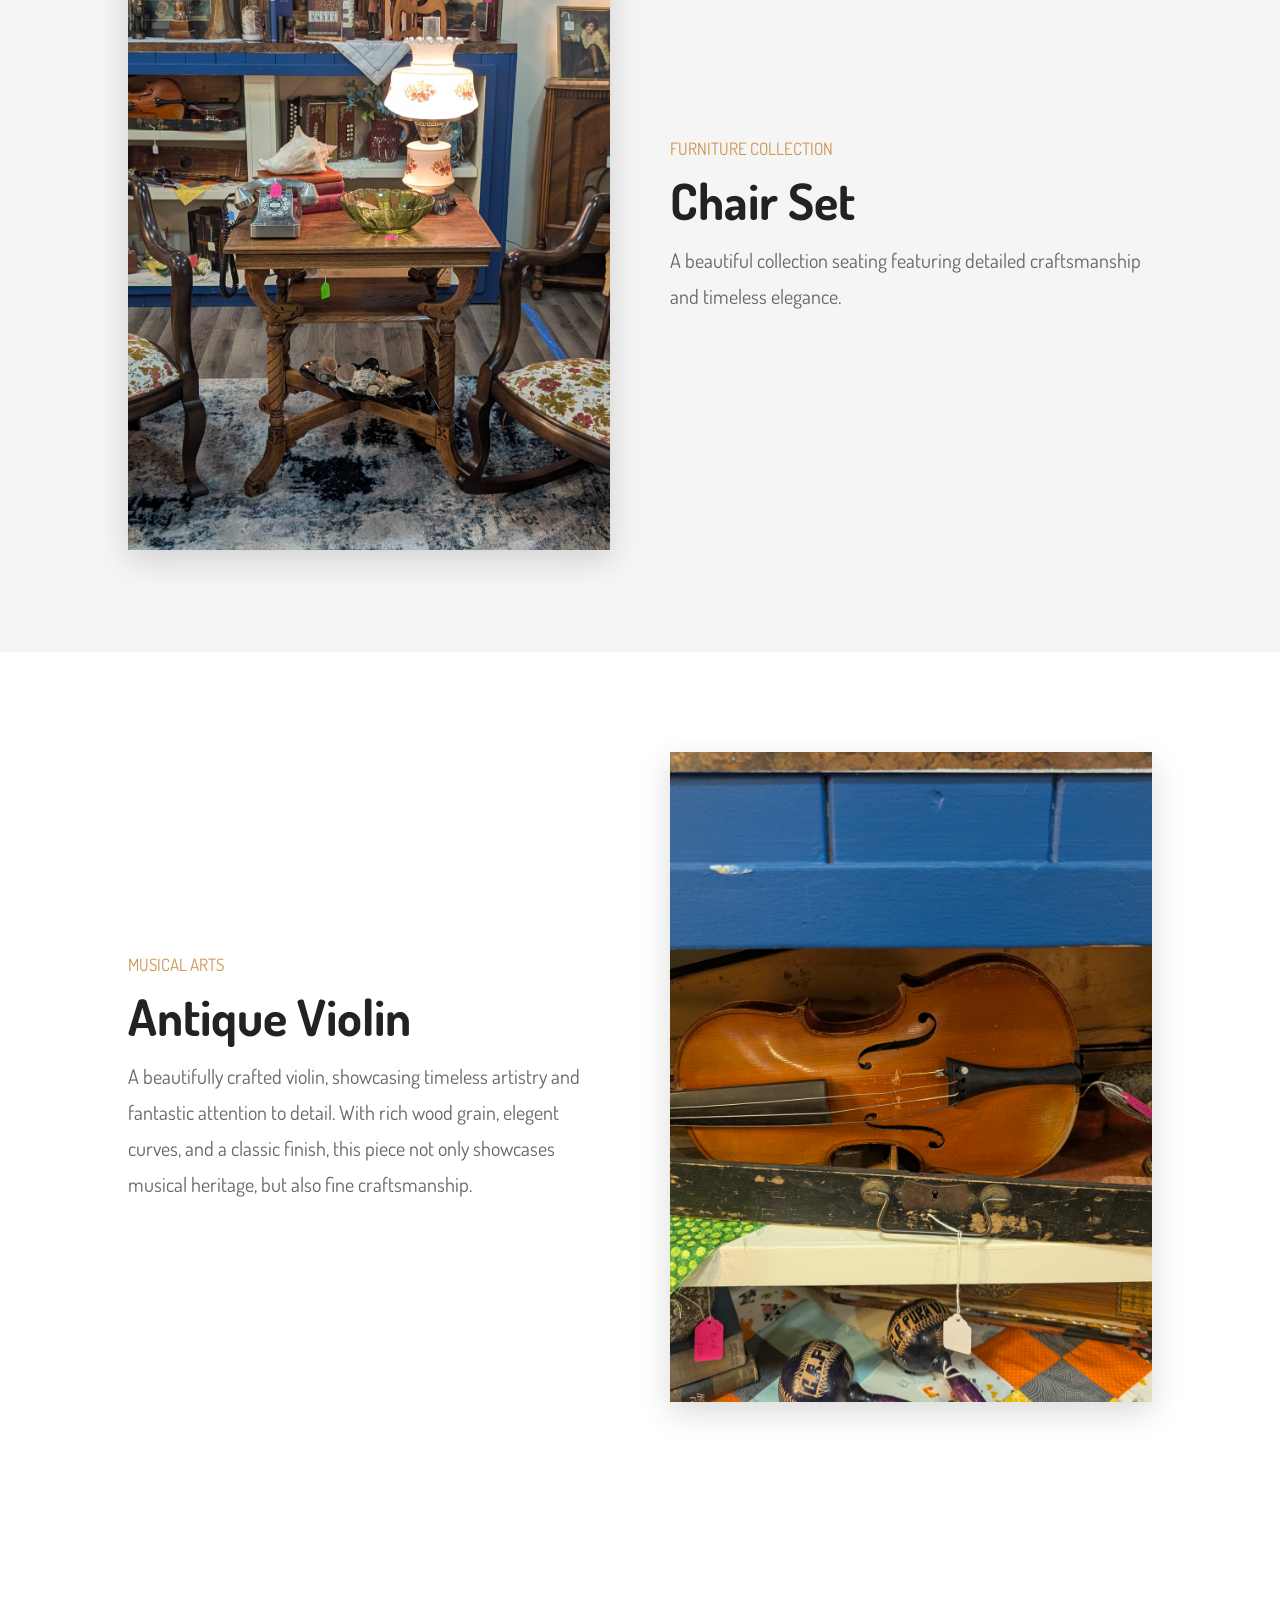
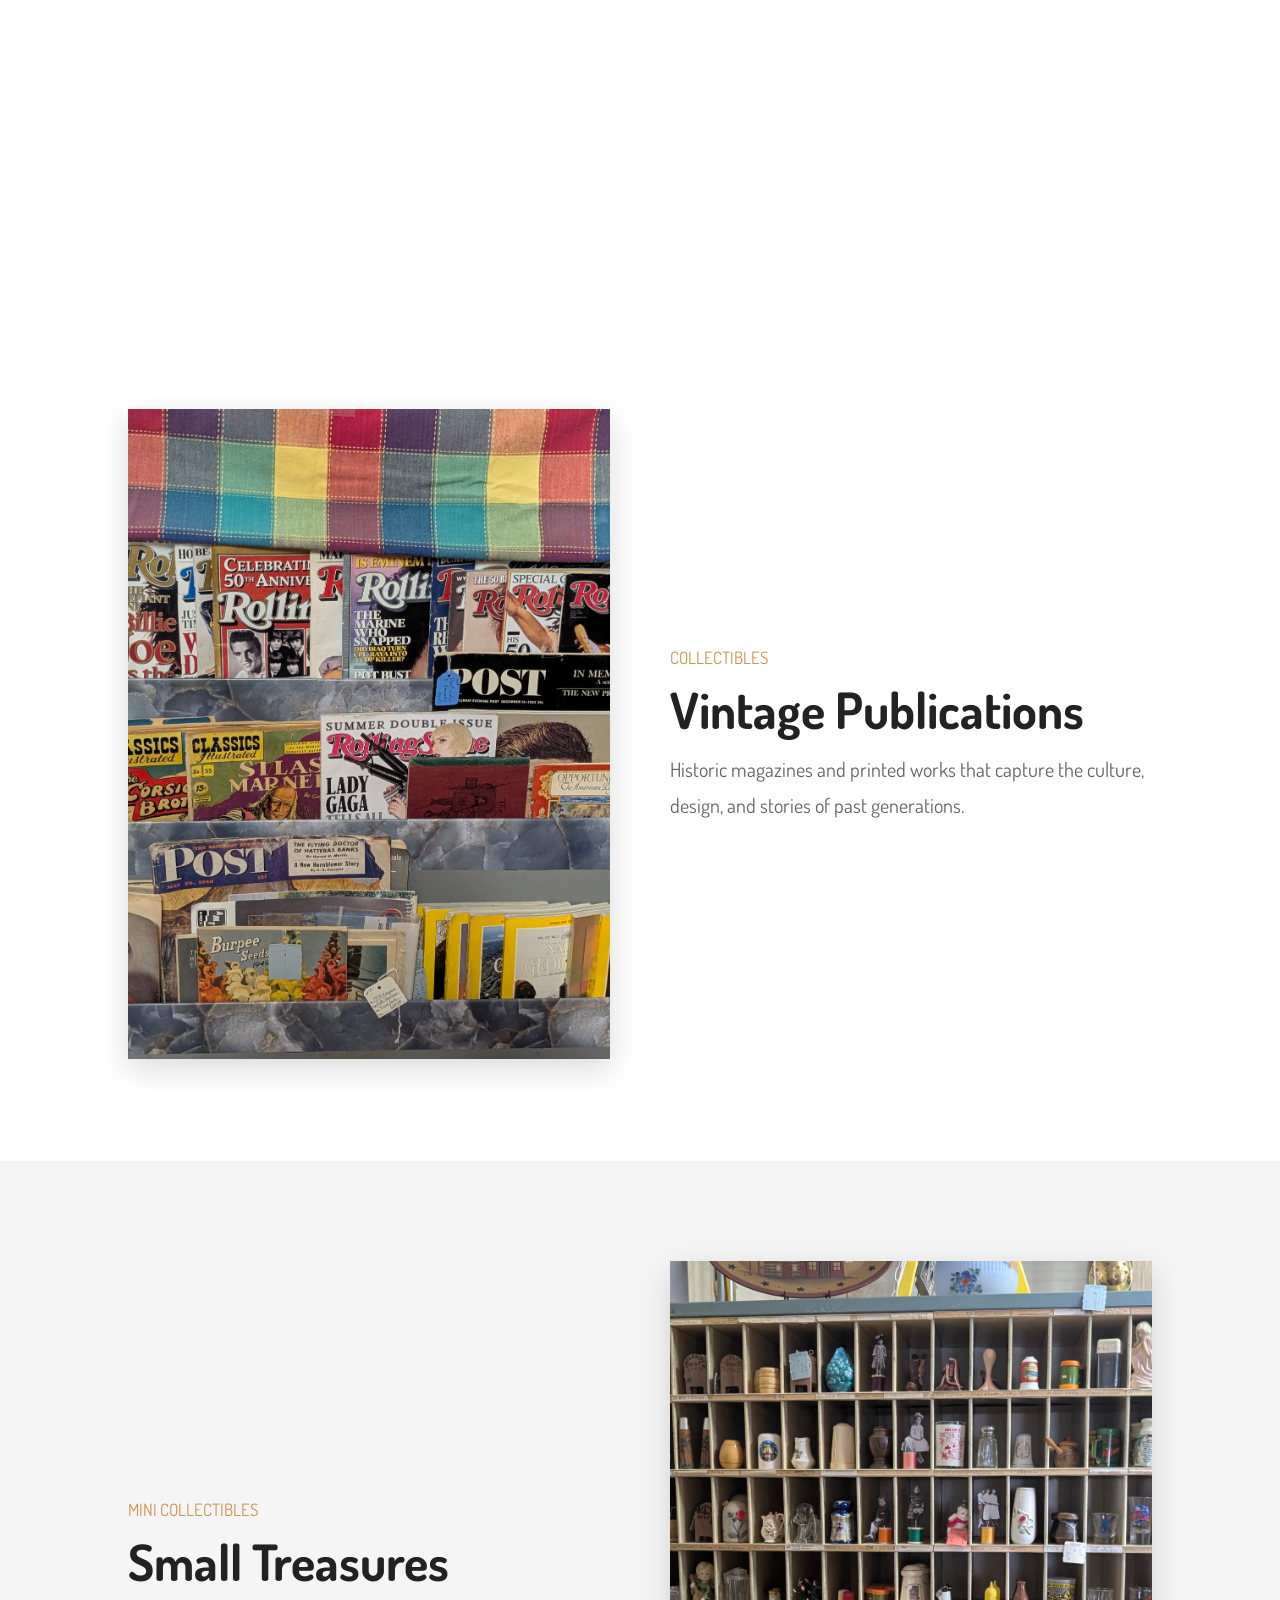
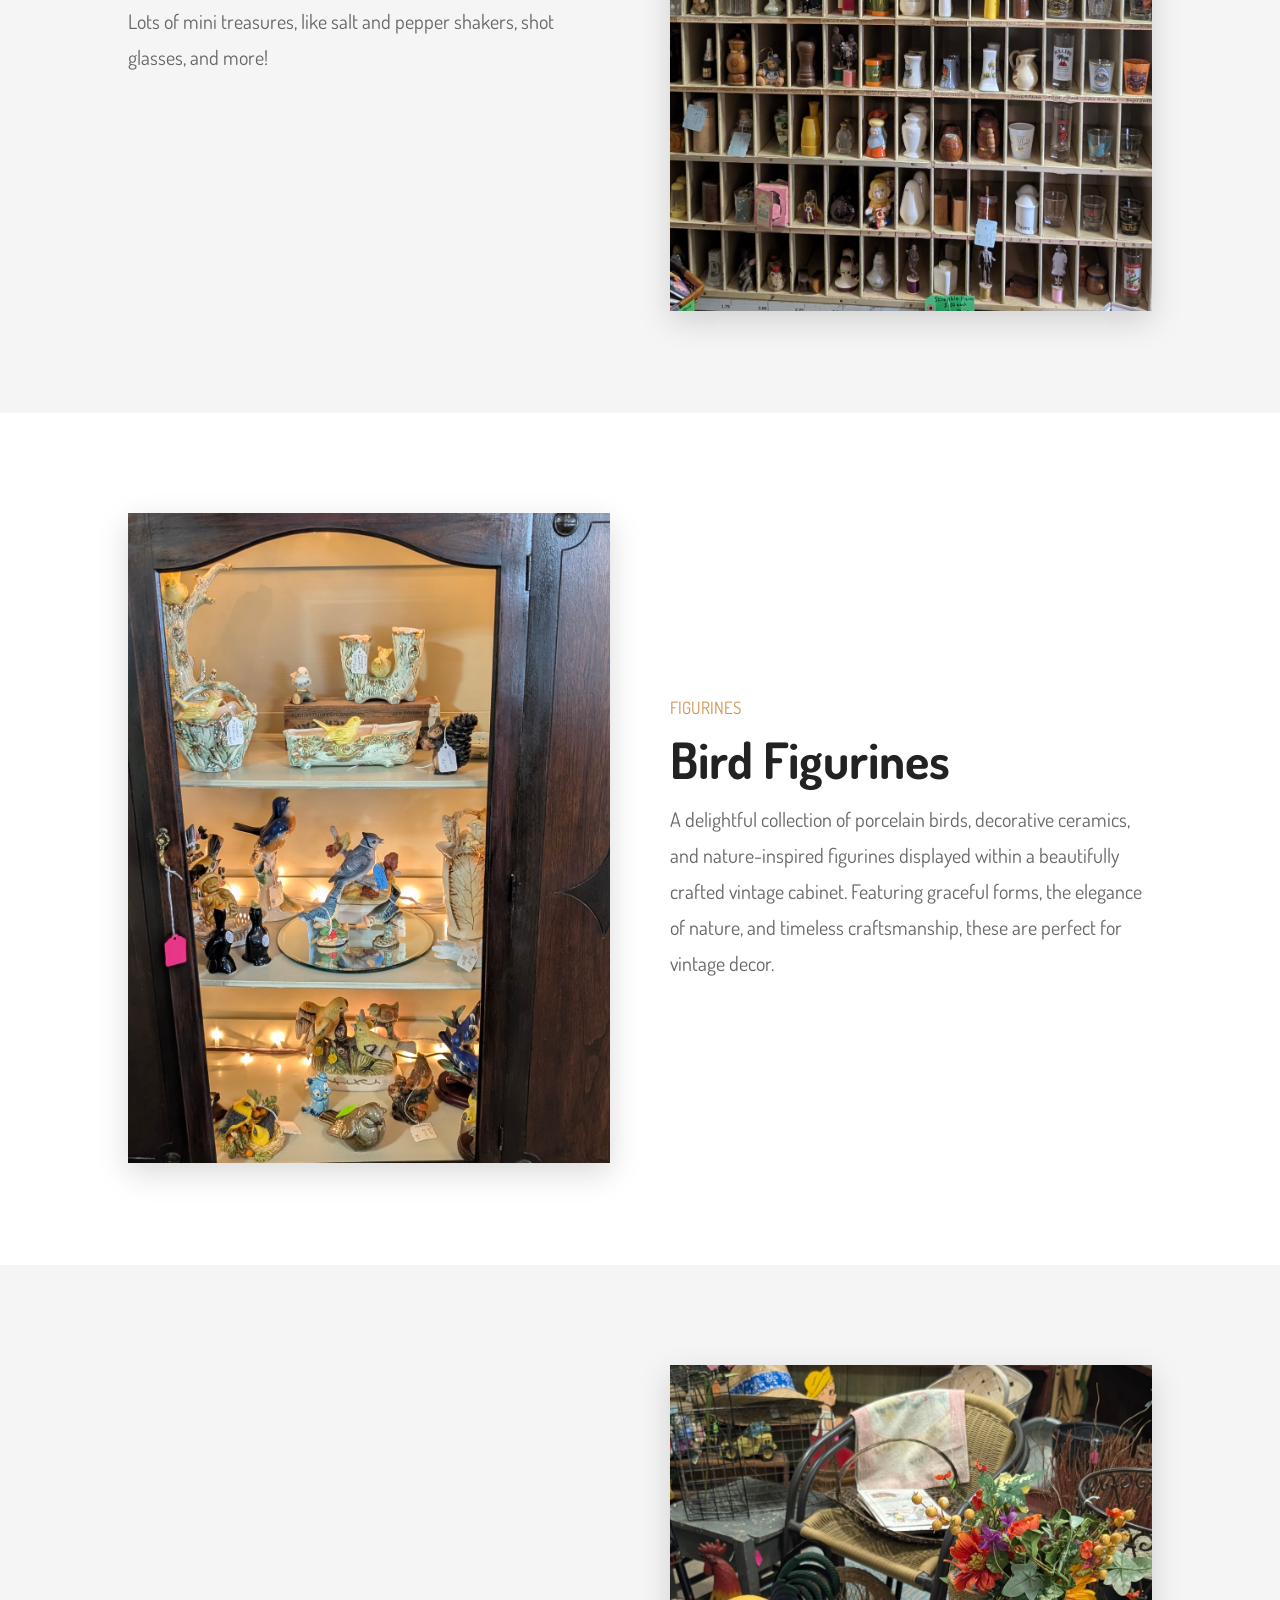
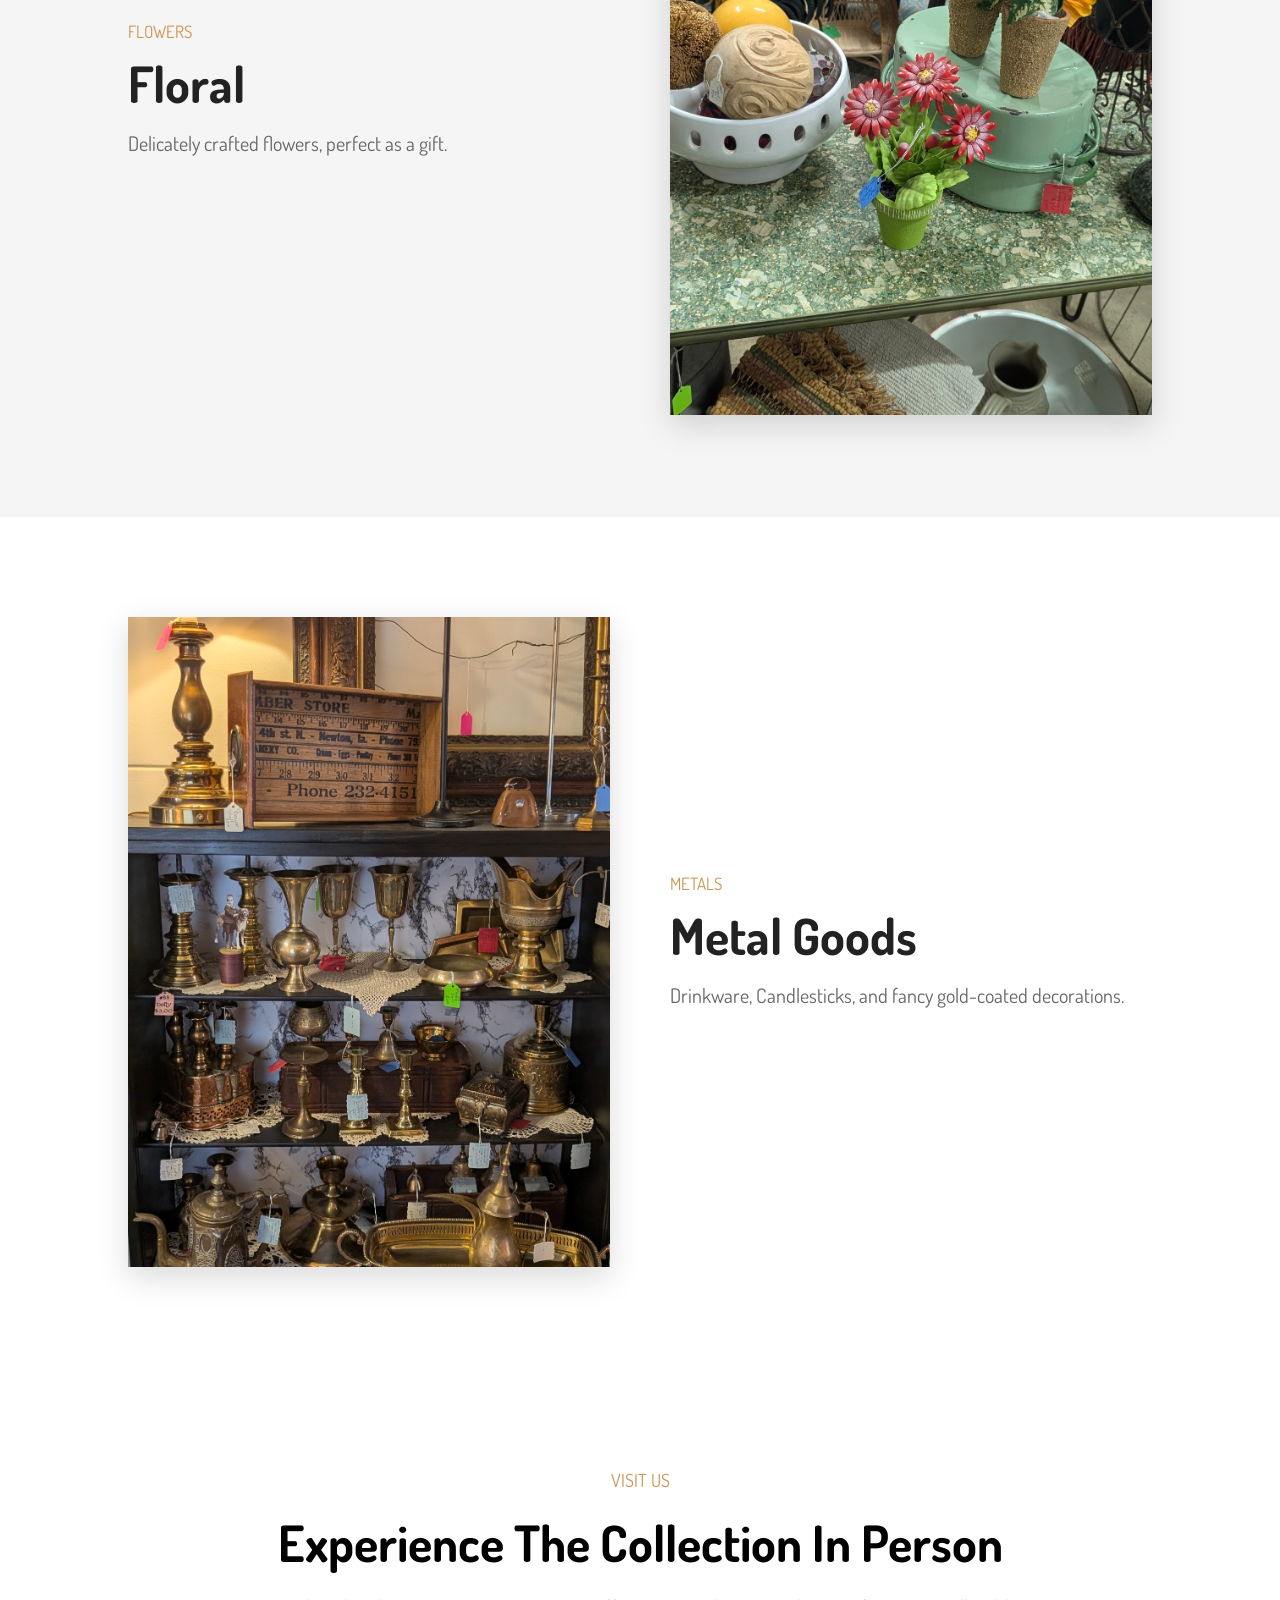
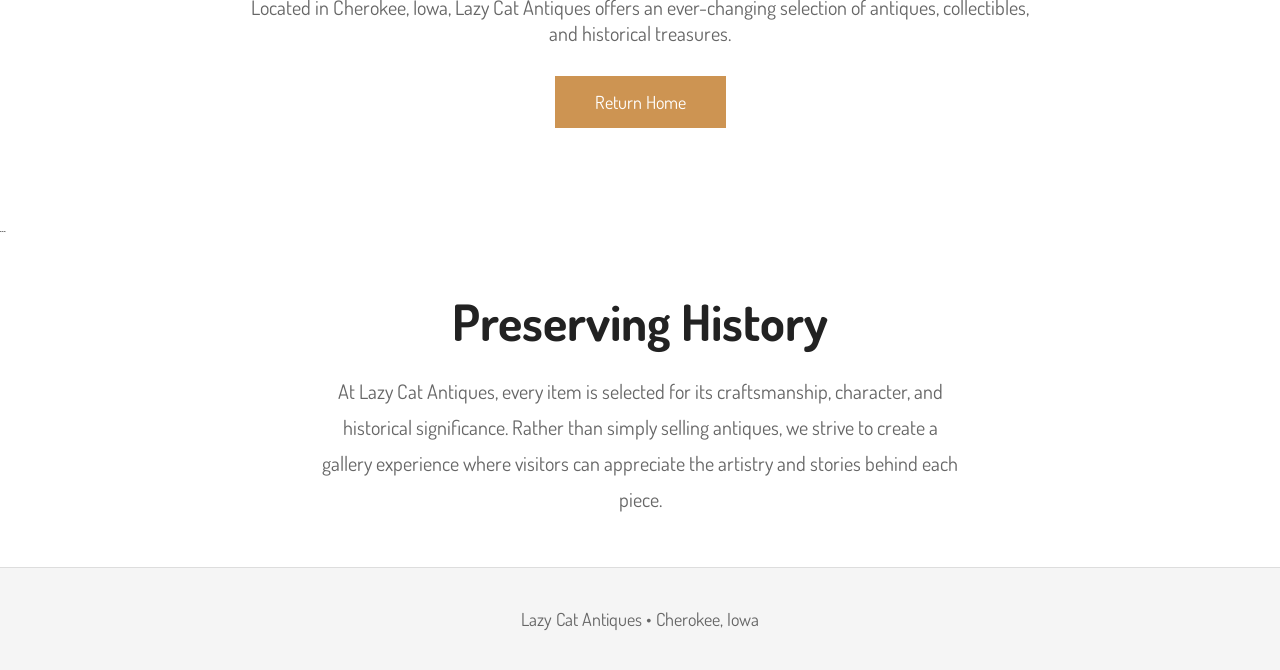
==== commit a809a1b1: "Update Product.html" ====
--- a/Product UI/Product.html
+++ b/Product UI/Product.html
@@ -4,77 +4,123 @@
     <meta charset="UTF-8">
     <meta name="viewport" content="width=device-width, initial-scale=1.0">
     <title>Gallery | Lazy Cat Antiques</title>
-
+    <link rel="stylesheet" href="https://cdnjs.cloudflare.com/ajax/libs/font-awesome/5.15.4/css/all.min.css">
     <link href="https://fonts.googleapis.com/css2?family=Dosis:wght@200;300;400;500;600&display=swap" rel="stylesheet">
 
     <style>
 
        @import url('https://fonts.googleapis.com/css2?family=Dosis:wght@300;400;500;600&display=swap'); :root{ --peru:#cd9452; --black:#222; --white:#fff; --light-black:#666; --light-bg:#f5f5f5; --border:.1rem solid #ddd; --box-shadow:0 .5rem 1rem rgba(0,0,0,.1); } *{ margin:0; padding:0; box-sizing:border-box; text-decoration:none; transition:.3s; font-family:'Dosis',sans-serif; } html{ font-size:62.5%; scroll-behavior:smooth; } body{ background:var(--white); } section{ padding:5rem 10%; } /* HEADER */ 
 
+/* ---------- HEADER ---------- */
+
 .header{
-   padding:2rem 10%;
-   display:flex;
-   align-items:center;
-   justify-content:space-between;
-
-   background:white;
-
-   position:sticky;
-   top:0;
-   left:0;
-   right:0;
-
-   z-index:1000;
-
-   box-shadow:0 .5rem 1rem rgba(0,0,0,.08);
+    padding:2rem 10%;
+    display:flex;
+    align-items:center;
+    justify-content:space-between;
+    background:#fff;
+    position:sticky;
+    top:0;
+    left:0;
+    right:0;
+    z-index:1000;
+    box-shadow:0 .5rem 1rem rgba(0,0,0,.08);
 }
 
 .header .logo{
-   display:flex;
-   align-items:center;
-   gap:1.2rem;
-   color:#222;
+    display:flex;
+    align-items:center;
+    gap:1.2rem;
+    color:#222;
 }
 
 .header .logo img{
-   width:55px;
-   height:55px;
-   object-fit:cover;
-   border-radius:50%;
+    width:55px;
+    height:55px;
+    object-fit:cover;
+    border-radius:50%;
 }
 
 .logo-text{
-   display:flex;
-   flex-direction:column;
+    display:flex;
+    flex-direction:column;
 }
 
 .logo-text strong{
-   font-size:2.2rem;
-   color:#222;
+    font-size:2.2rem;
+    color:#222;
 }
 
 .logo-text span{
-   font-size:1.2rem;
-   color:#cd9452;
-   letter-spacing:1px;
-   text-transform:uppercase;
+    font-size:1.2rem;
+    color:#cd9452;
+    letter-spacing:1px;
+    text-transform:uppercase;
+}
+
+.header .navbar{
+    display:flex;
+    align-items:center;
+    gap:2rem;
 }
 
 .header .navbar a{
-   font-size:1.8rem;
-   margin-left:2rem;
-   color:#222;
-   text-decoration:none;
+    font-size:1.8rem;
+    color:#222;
 }
 
 .header .navbar a:hover{
-   color:#cd9452;
+    color:#cd9452;
 }
 
 #menu-btn{
-   font-size:2.5rem;
-   cursor:pointer;
-   display:none;
+    display:none;
+    font-size:2.5rem;
+    color:#222;
+    cursor:pointer;
+}
+
+/* ---------- MOBILE ---------- */
+
+@media (max-width:768px){
+
+    #menu-btn{
+        display:block;
+    }
+
+    .header{
+        padding:1.5rem 5%;
+        position:relative;
+    }
+
+    .logo-text strong{
+        font-size:1.8rem;
+    }
+
+    .header .navbar{
+        display:none;
+        position:absolute;
+        top:100%;
+        left:0;
+        right:0;
+        background:#fff;
+        flex-direction:column;
+        align-items:flex-start;
+        gap:0;
+        box-shadow:0 .5rem 1rem rgba(0,0,0,.12);
+        border-top:1px solid #eee;
+    }
+
+    .header .navbar.active{
+        display:flex;
+    }
+
+    .header .navbar a{
+        width:100%;
+        margin:0;
+        padding:1.6rem 2rem;
+        border-bottom:1px solid #eee;
+    }
 }
         /* HERO */ .hero{ min-height:70vh; background: linear-gradient(rgba(0,0,0,.35),rgba(0,0,0,.35)), url("../images/discs.jpg"); background-size:cover; background-position:center; display:flex; justify-content:center; align-items:center; text-align:center; } .hero-content{ max-width:800px; } .hero-content span{ color:white; font-size:2.2rem; } .hero-content h1{ color:white; font-size:8rem; margin:1rem 0; } .hero-content p{ color:#eee; font-size:2rem; } /* SECTION TITLE */ .section-title{ text-align:center; margin-bottom:5rem; } .section-title span{ color:var(--peru); font-size:2.2rem; } .section-title h2{ color:var(--black); font-size:5rem; } /* GALLERY */ .gallery{ background:var(--light-bg); } .gallery-grid{ display:grid; grid-template-columns:repeat(auto-fit,minmax(300px,1fr)); gap:2rem; } .gallery-item{ position:relative; overflow:hidden; background:white; box-shadow:var(--box-shadow); } .gallery-item img{ width:100%; height:350px; object-fit:cover; } .gallery-item:hover img{ transform:scale(1.05); } .gallery-item.large{ grid-column:span 2; } .overlay{ padding:2rem; } .overlay span{ color:var(--peru); font-size:1.6rem; font-weight:bold; } .overlay h3{ color:var(--black); font-size:3rem; margin:.5rem 0; } .overlay p{ color:var(--light-black); font-size:1.7rem; line-height:1.6; } /* STORY */ .story{ text-align:center; max-width:900px; margin:auto; } .story h2{ color:var(--black); font-size:5rem; margin-bottom:2rem; } .story p{ color:var(--light-black); font-size:2rem; line-height:1.8; } /* FOOTER */ footer{ background:var(--light-bg); text-align:center; padding:4rem; border-top:var(--border); } footer p{ font-size:1.8rem; color:var(--light-black); } /* MOBILE */ @media(max-width:768px){ html{ font-size:55%; } .hero-content h1{ font-size:5rem; } .gallery-item.large{ grid-column:span 1; } .gallery-grid{ grid-template-columns:1fr; } }
 .gallery-hero{
@@ -490,5 +536,7 @@
     <p>Lazy Cat Antiques • Cherokee, Iowa</p>
 </footer>
 
+<script src="../js/script.js"></script>
+
 </body>
 </html>
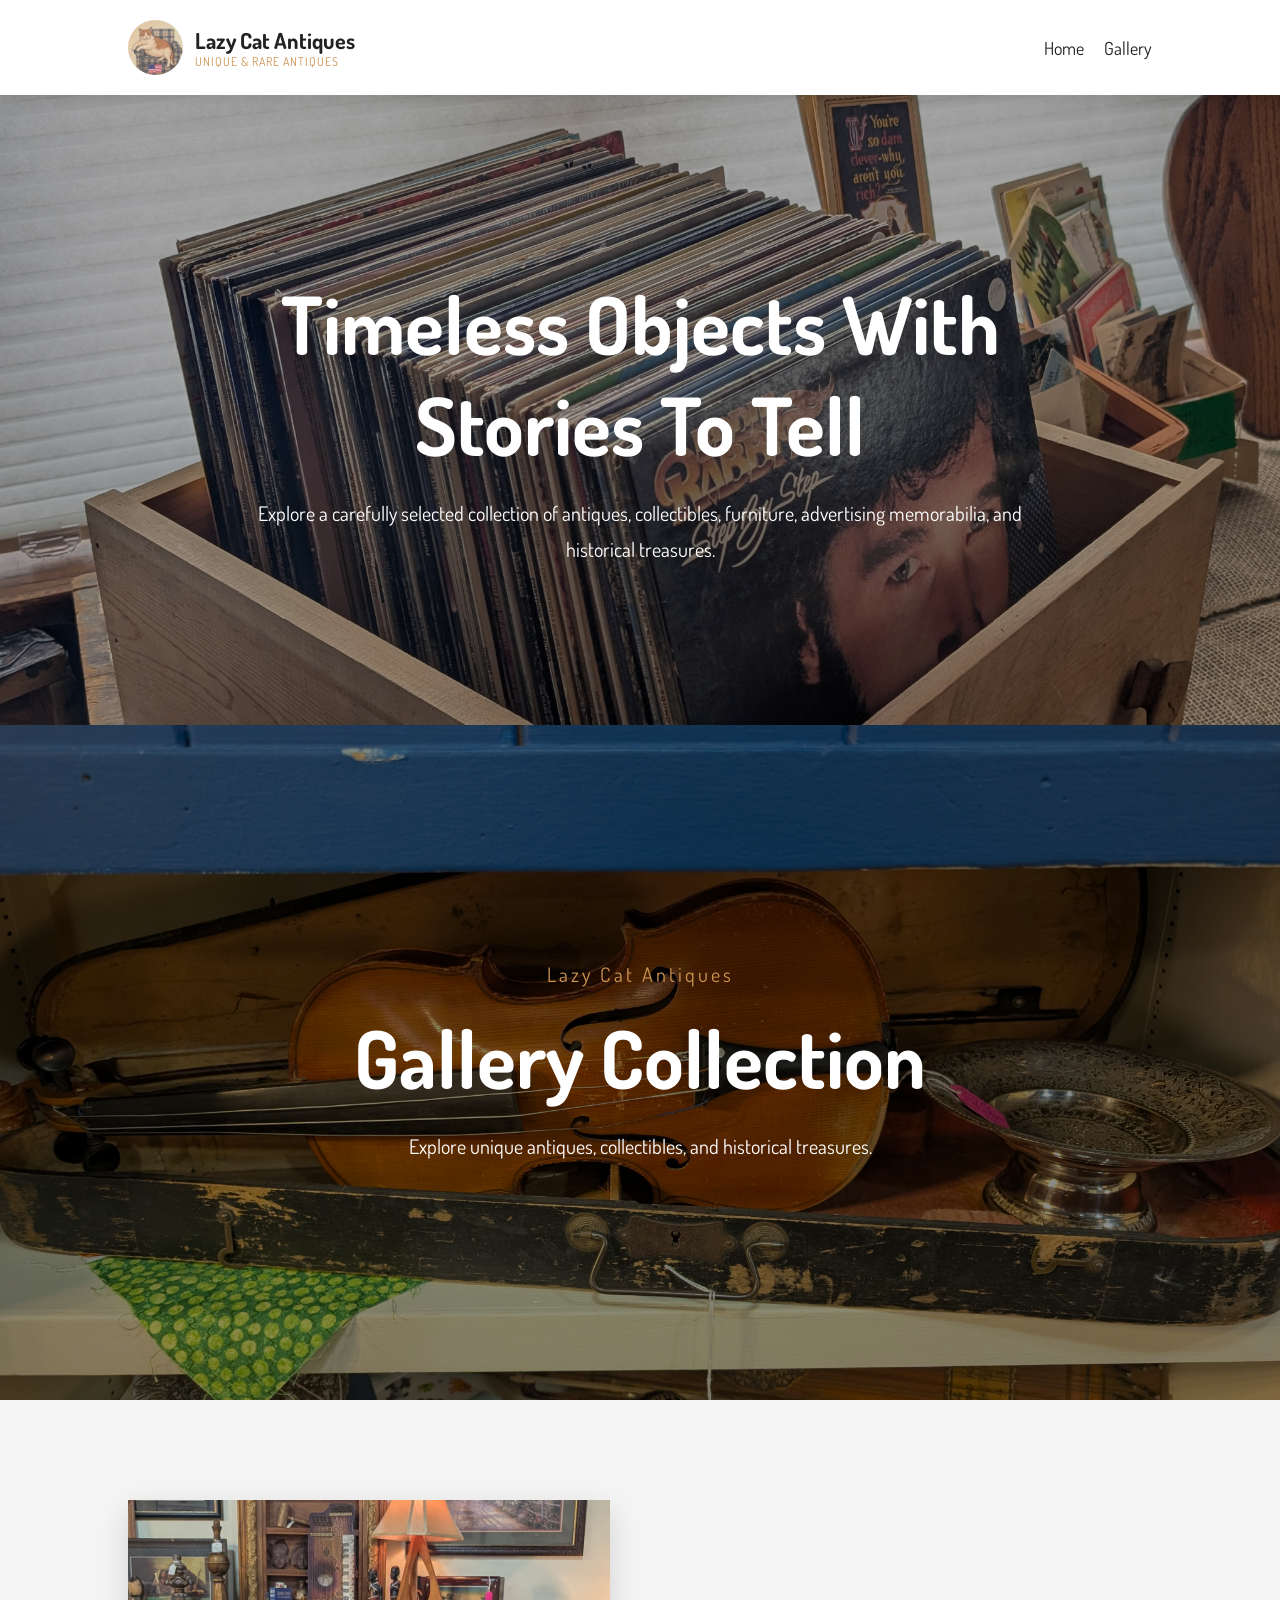
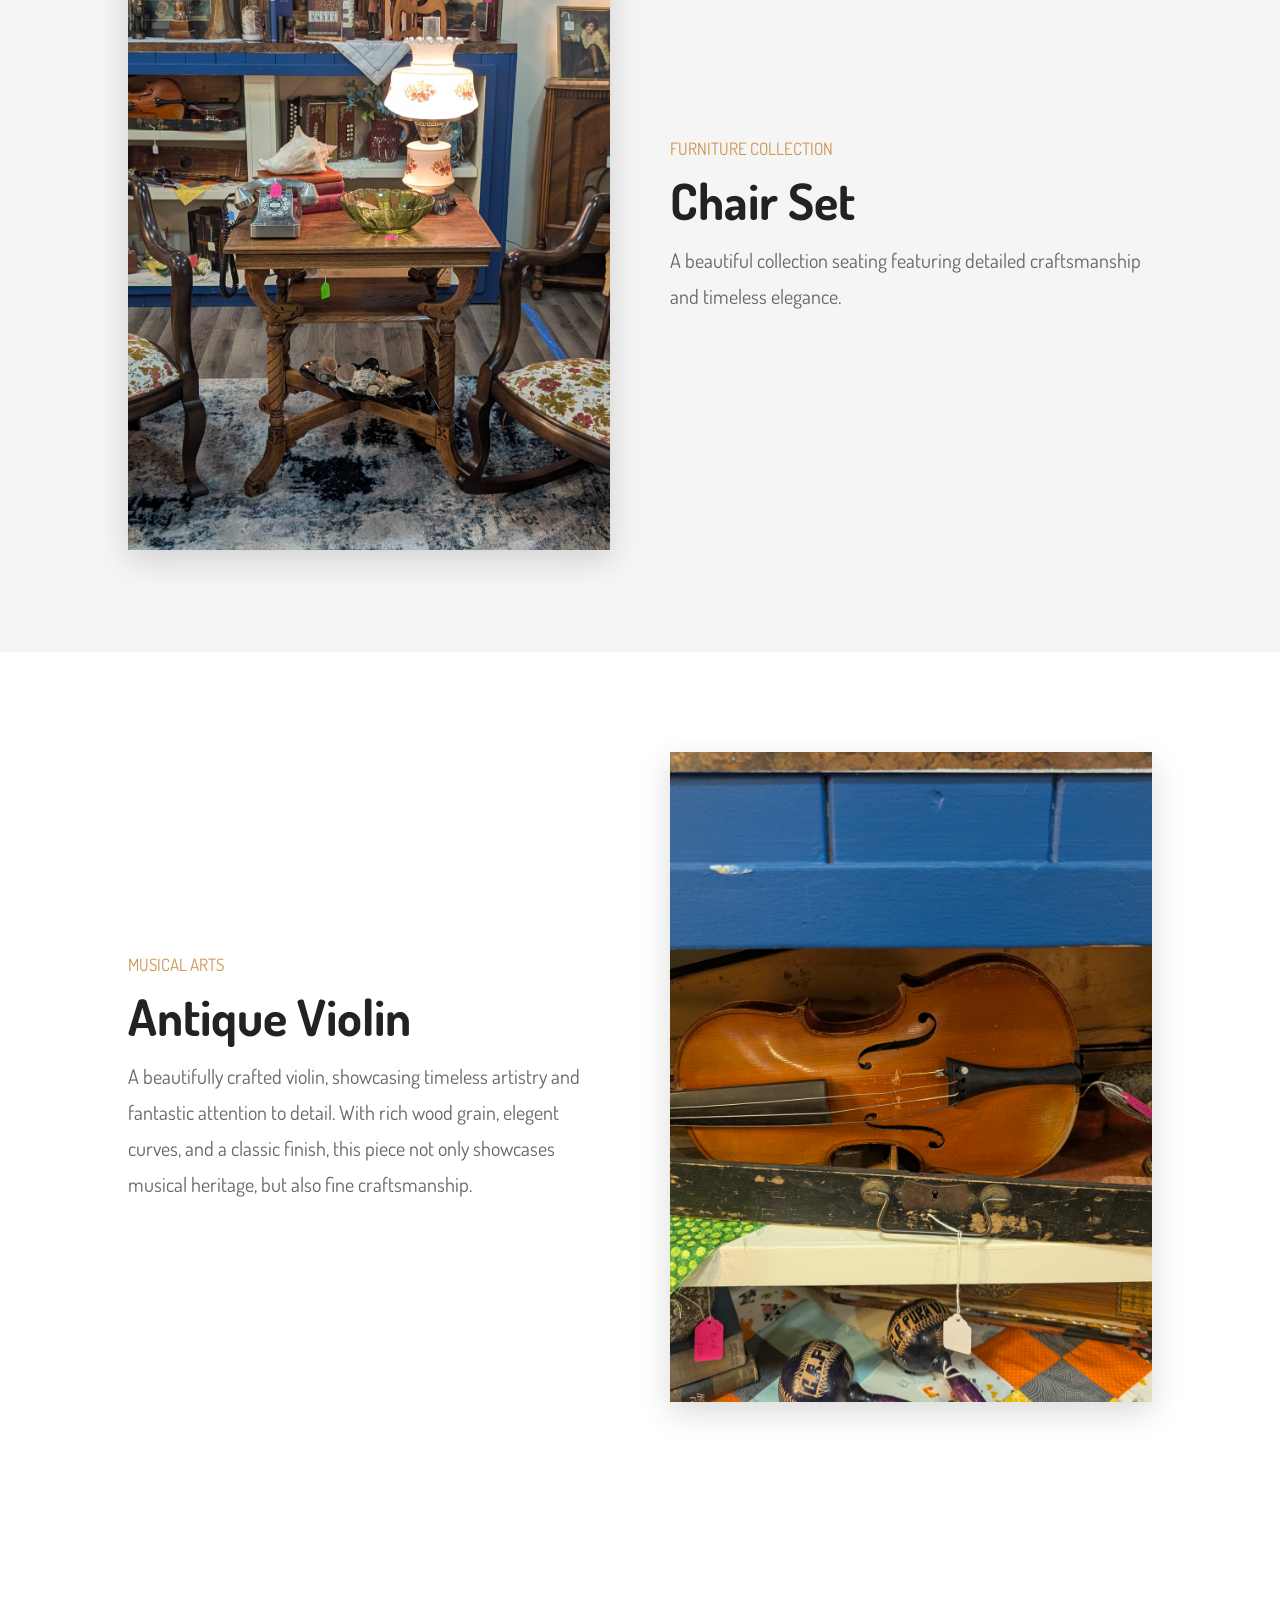
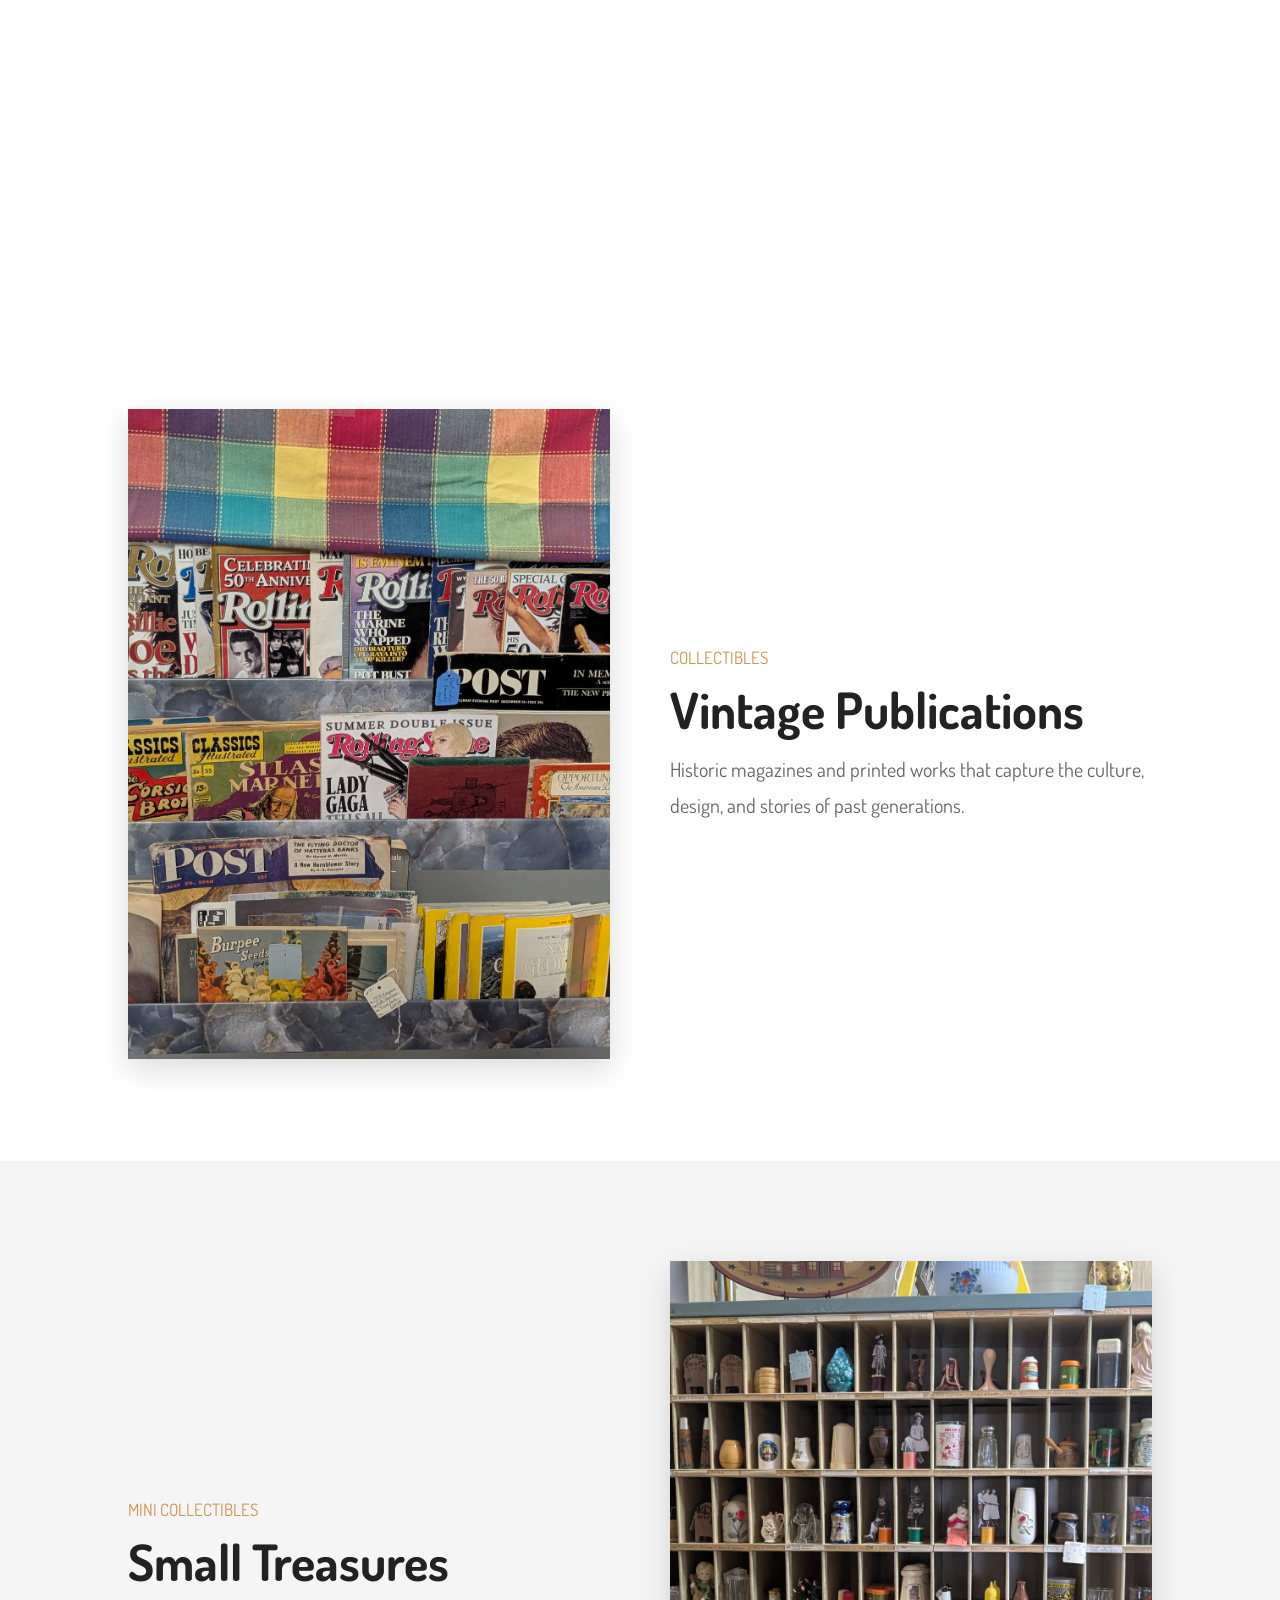
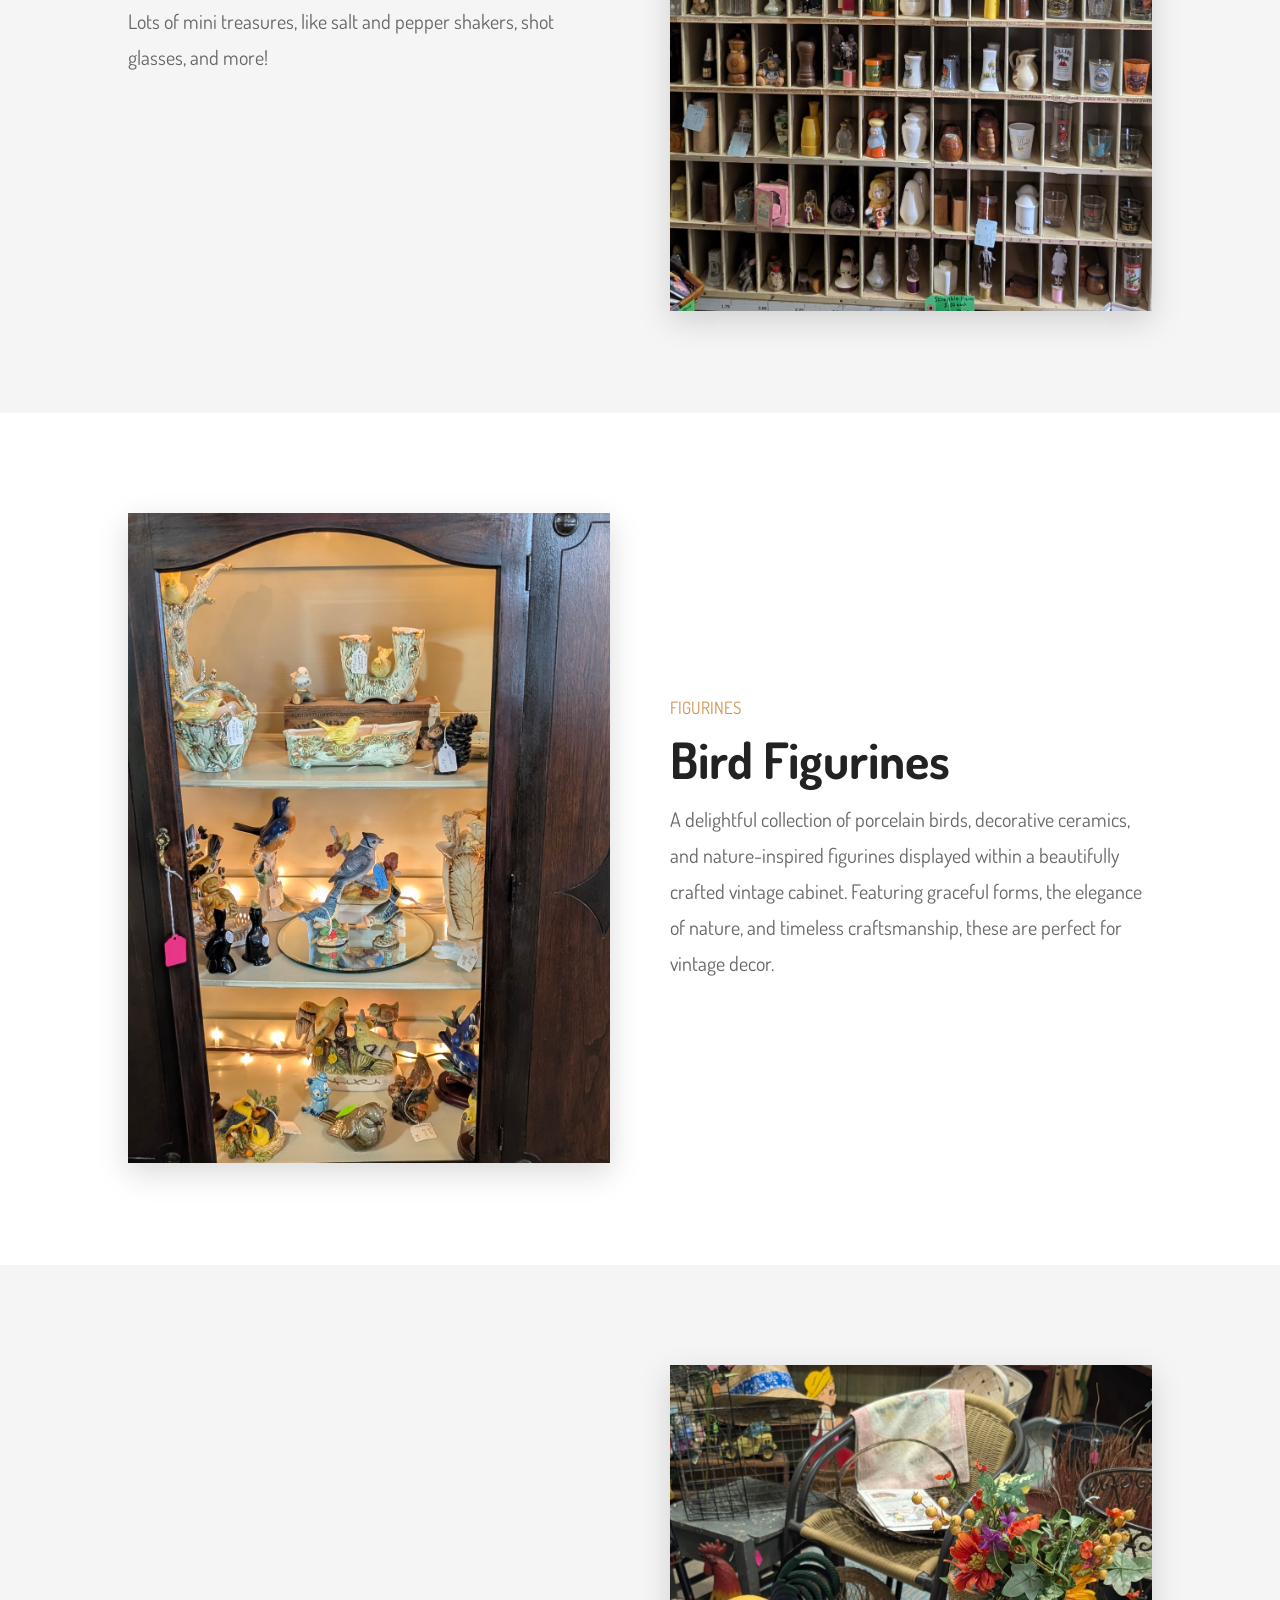
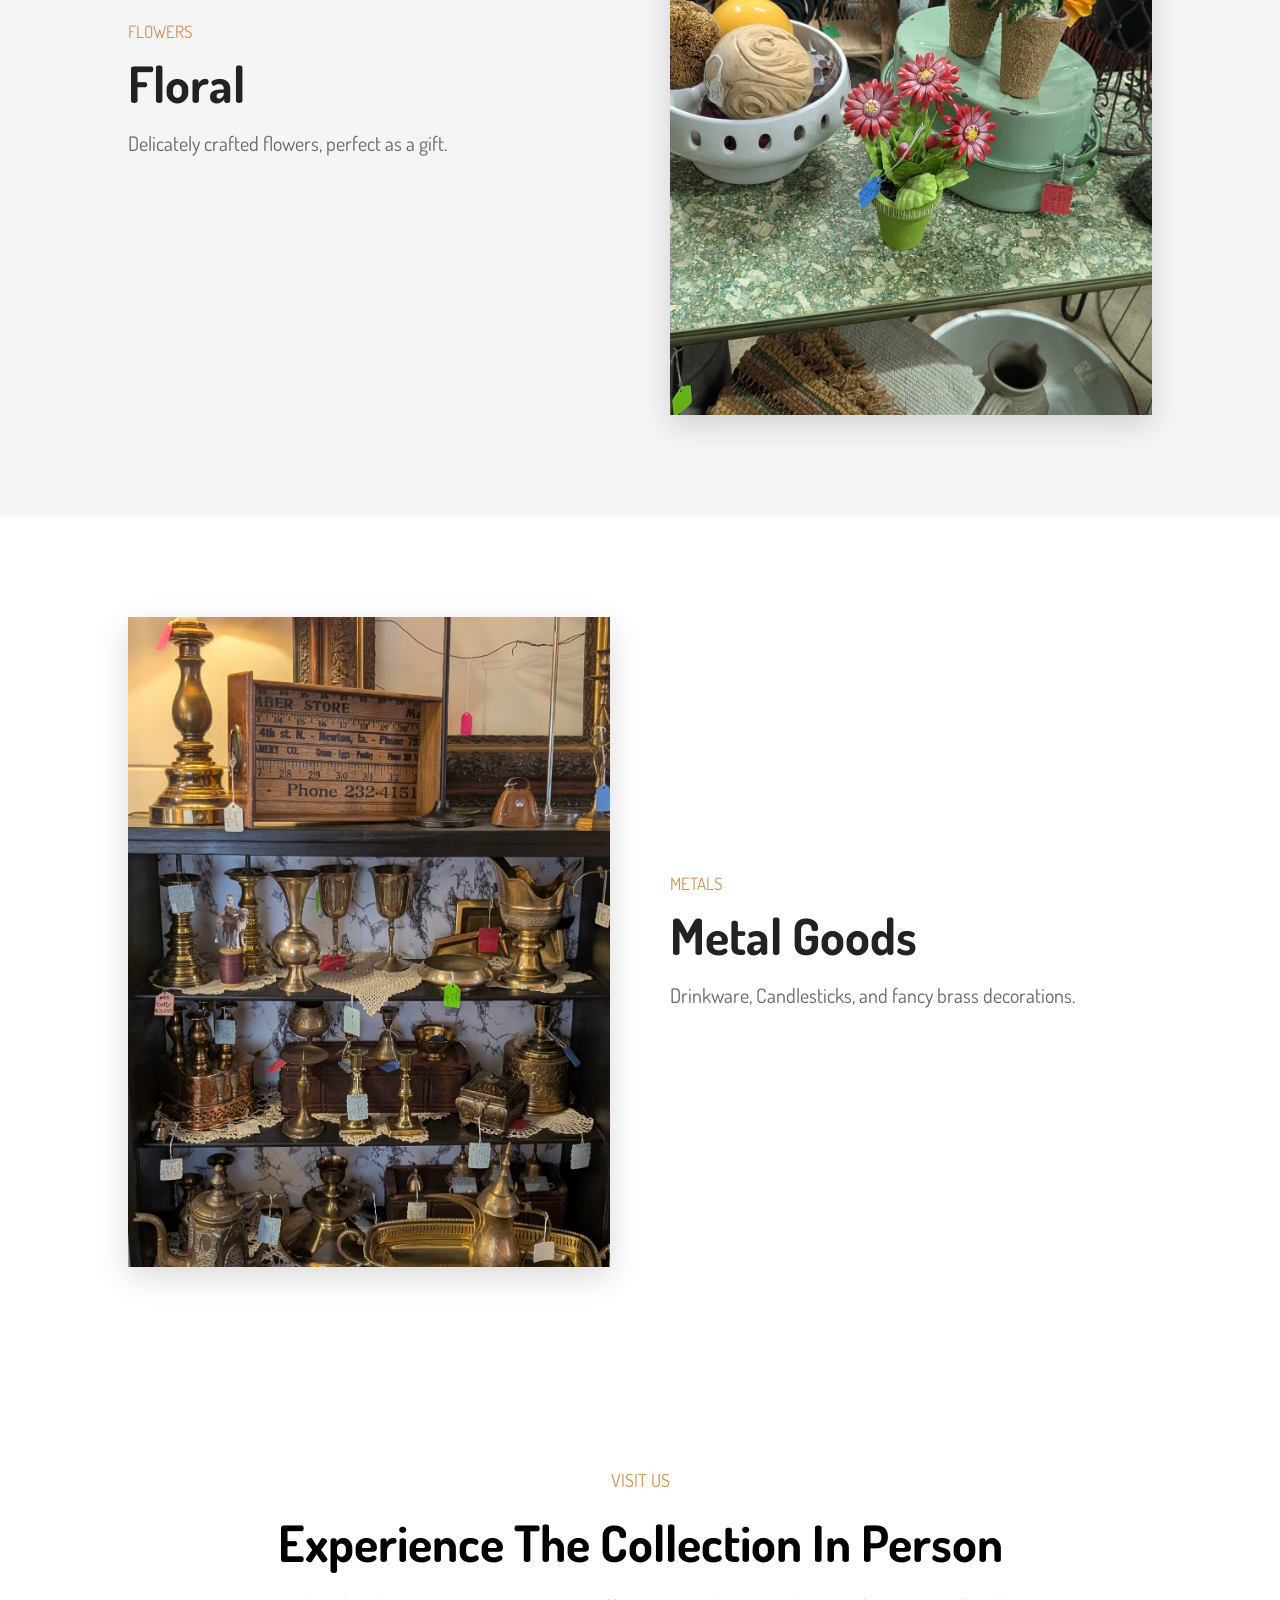
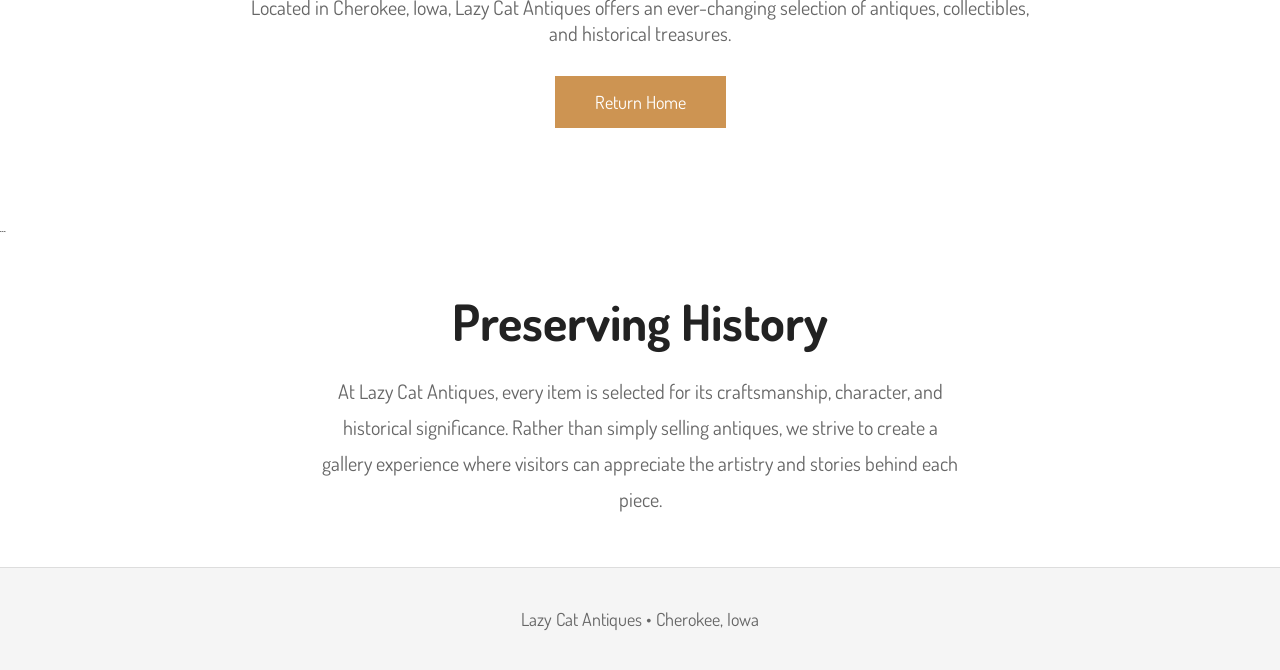
==== commit 532a39f6: "Update Product.html" ====
--- a/Product UI/Product.html
+++ b/Product UI/Product.html
@@ -491,7 +491,7 @@
         <h2>Metal Goods</h2>
 
         <p>
-            Drinkware, Candlesticks, and fancy gold-coated decorations.
+            Drinkware, Candlesticks, and fancy brass decorations.
         </p>
     </div>
 
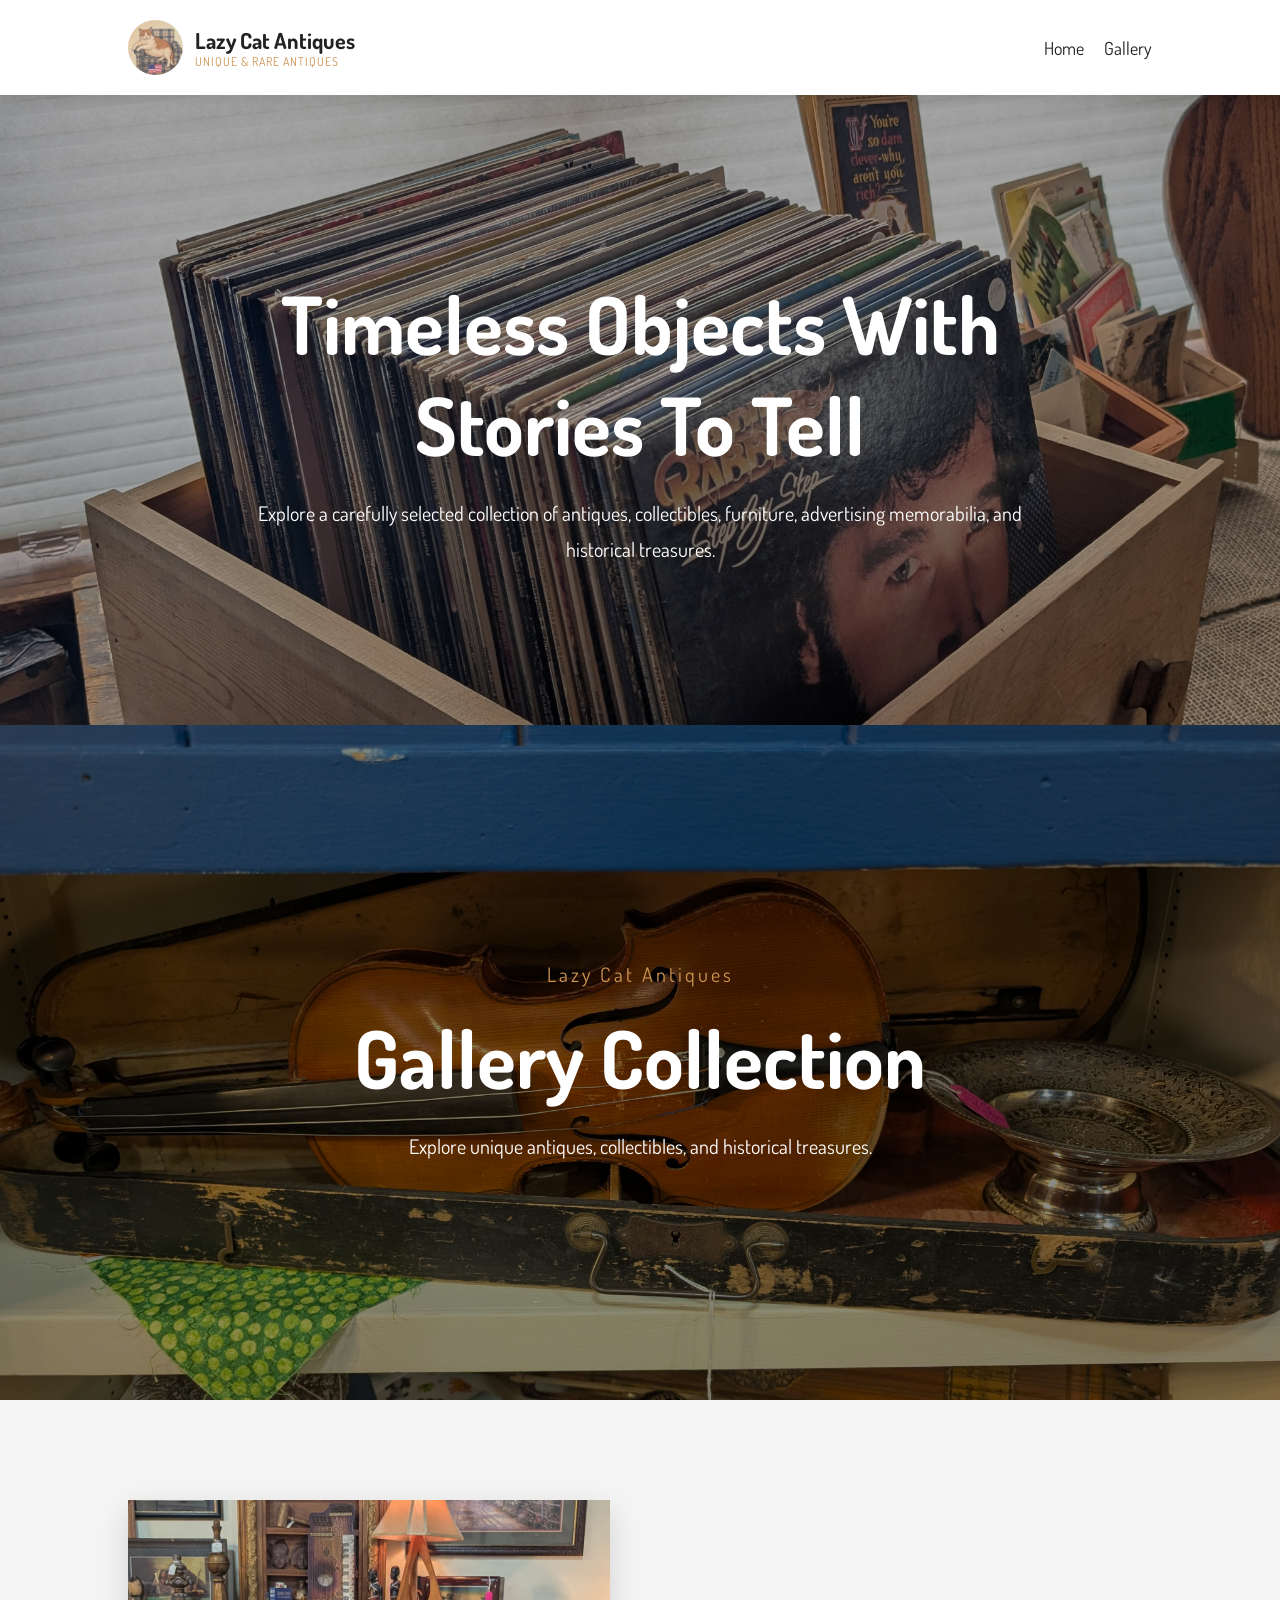
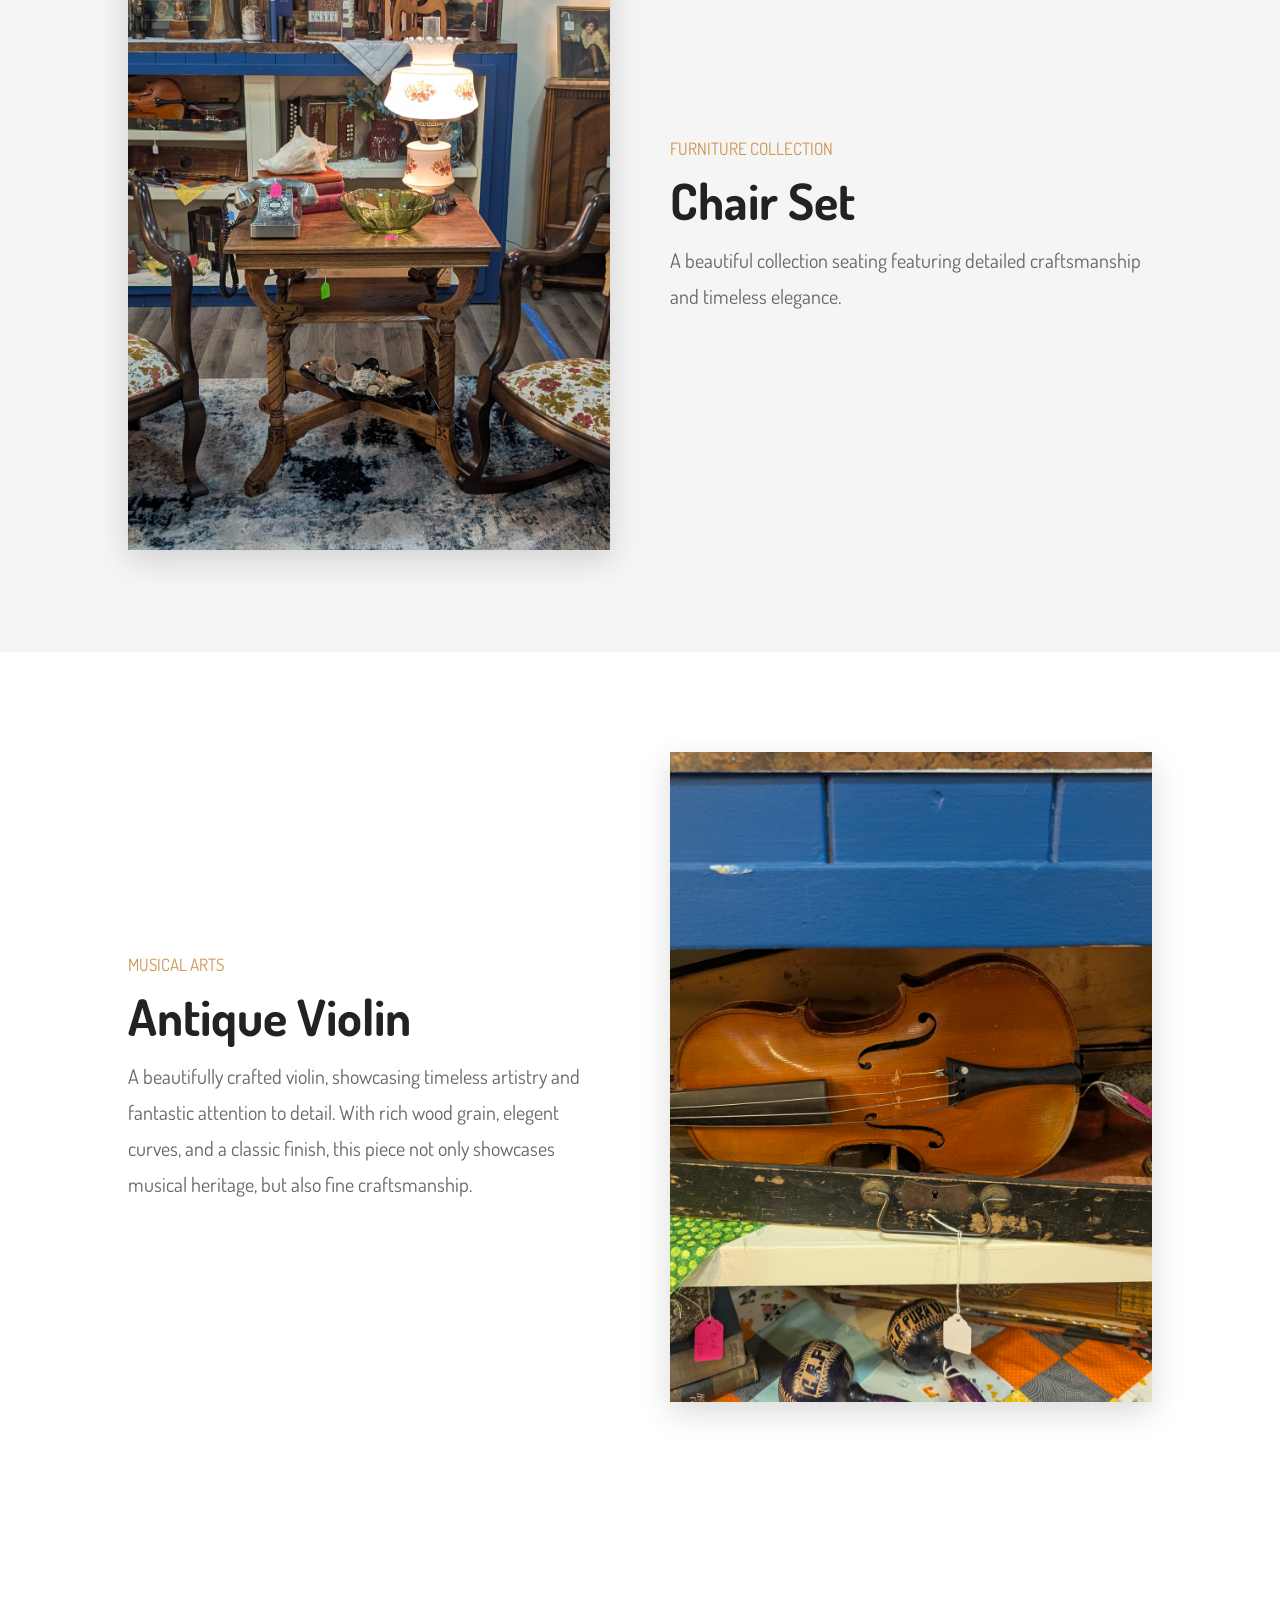
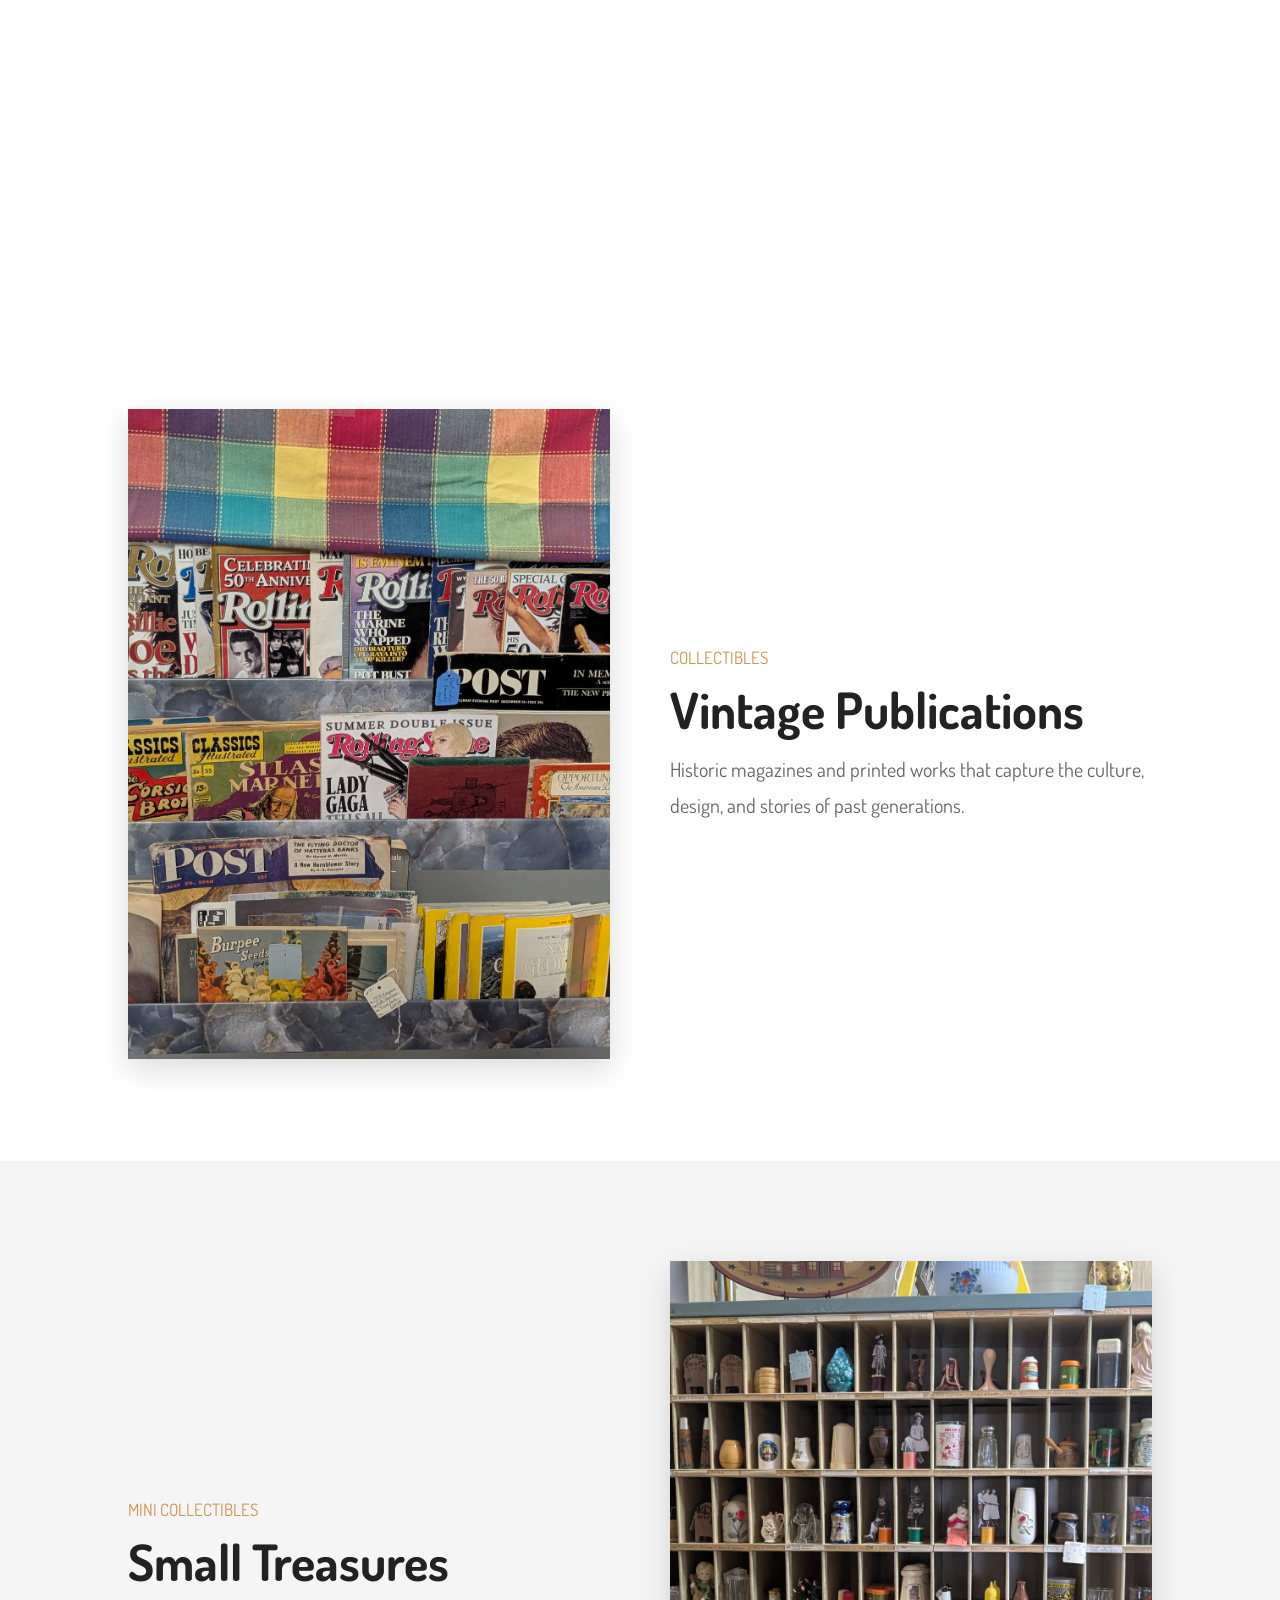
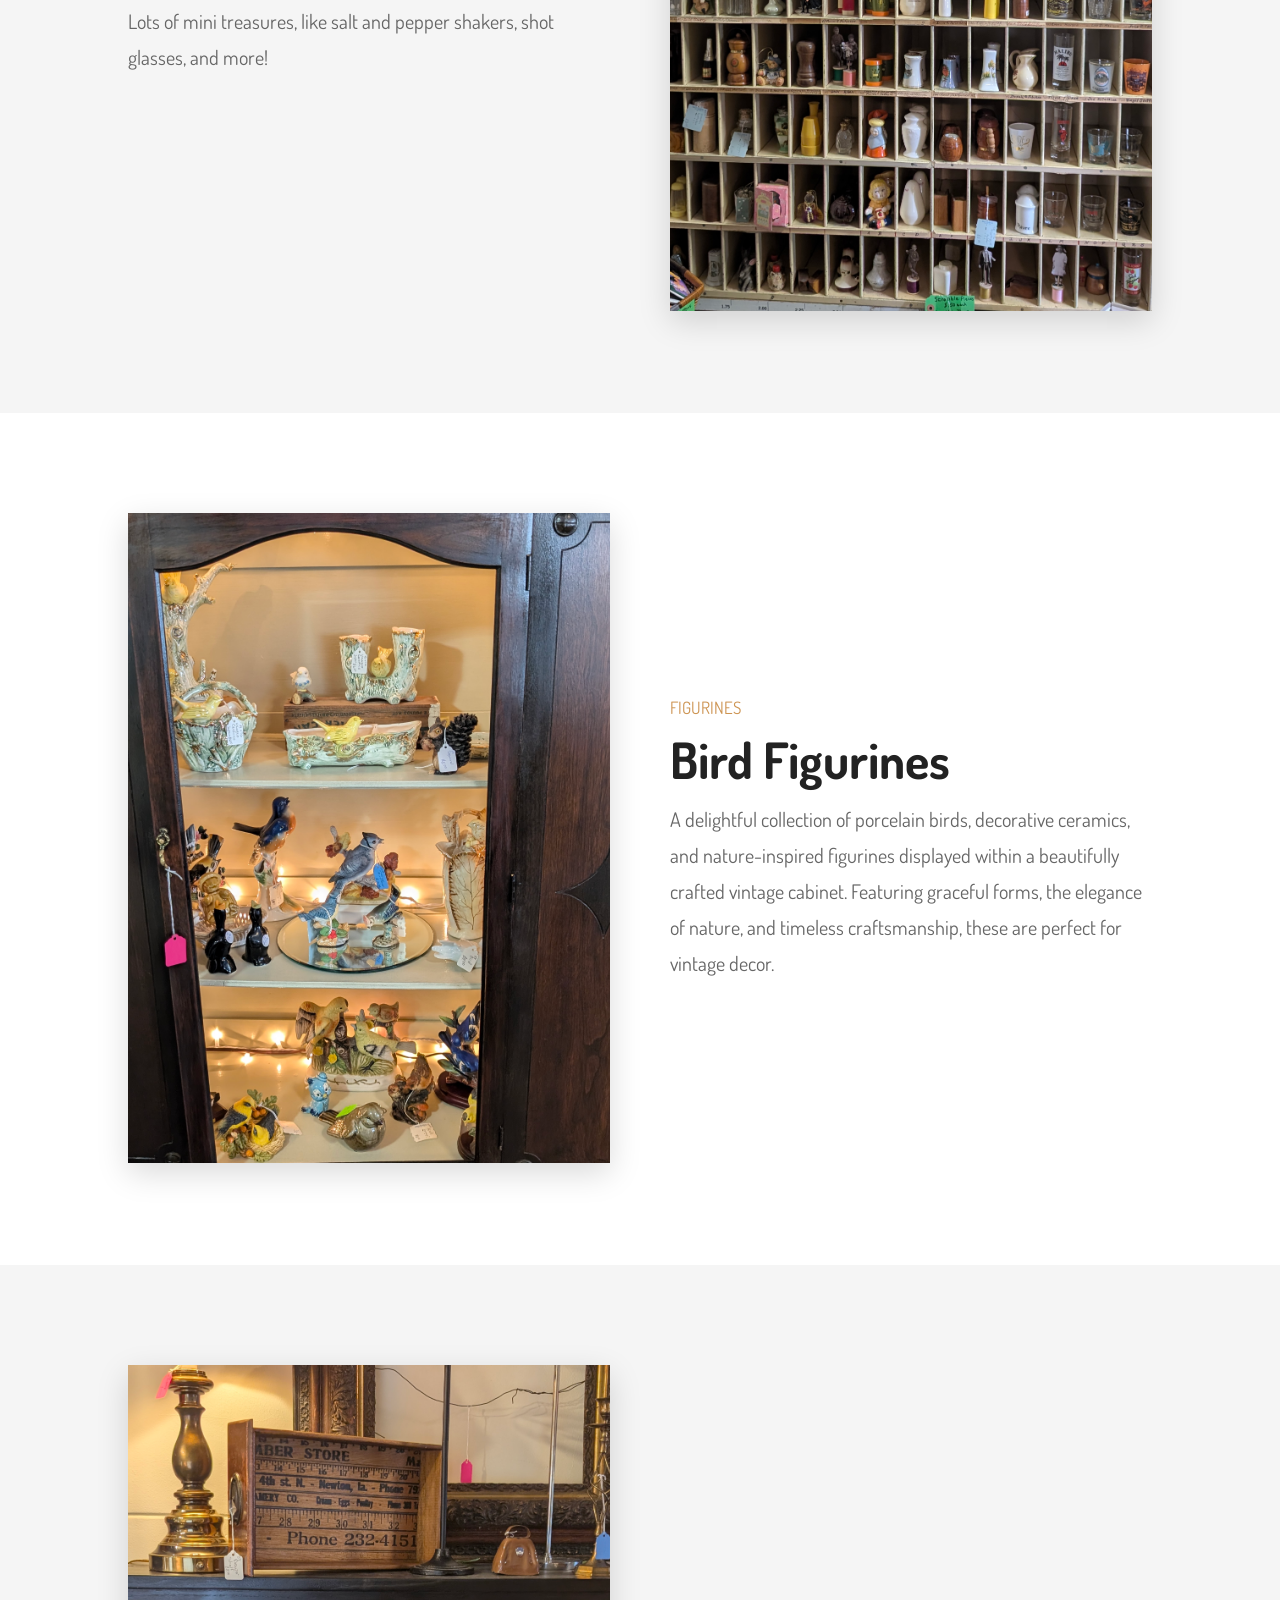
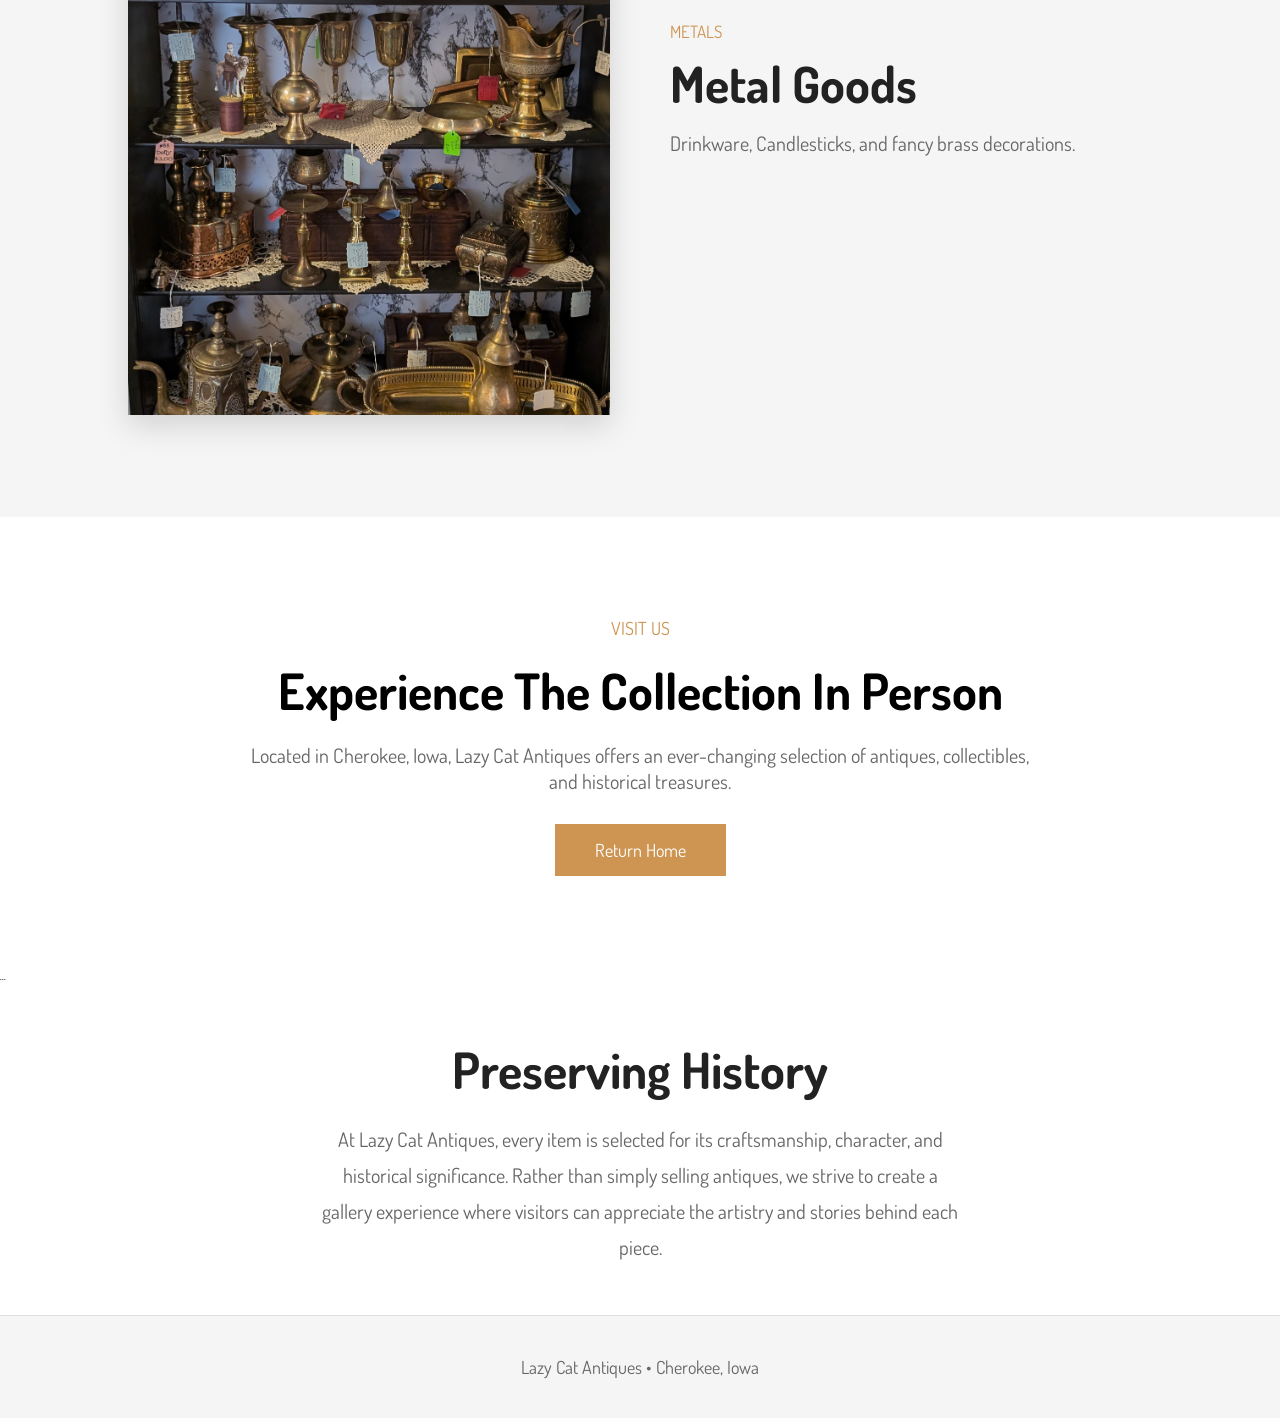
==== commit 354ca3de: "Remove floral gallery piece section Removed a gallery piece section for flowers." ====
--- a/Product UI/Product.html
+++ b/Product UI/Product.html
@@ -463,24 +463,9 @@
 
 </section>
 
-<section class="gallery-piece reverse">
-
-    <div class="piece-image">
-        <img src="../images/flower_table.jpg" alt="Vintage Publications">
-    </div>
-
-    <div class="piece-content">
-        <span>Flowers</span>
-        <h2>Floral</h2>
-
-        <p>
-            Delicately crafted flowers, perfect as a gift.
-        </p>
-    </div>
-
-</section>
-
-<section class="gallery-piece">
+
+
+<section class="gallery-piece" reverse>
 
     <div class="piece-image">
         <img src="../images/goblets.jpg" alt="Vintage Publications">
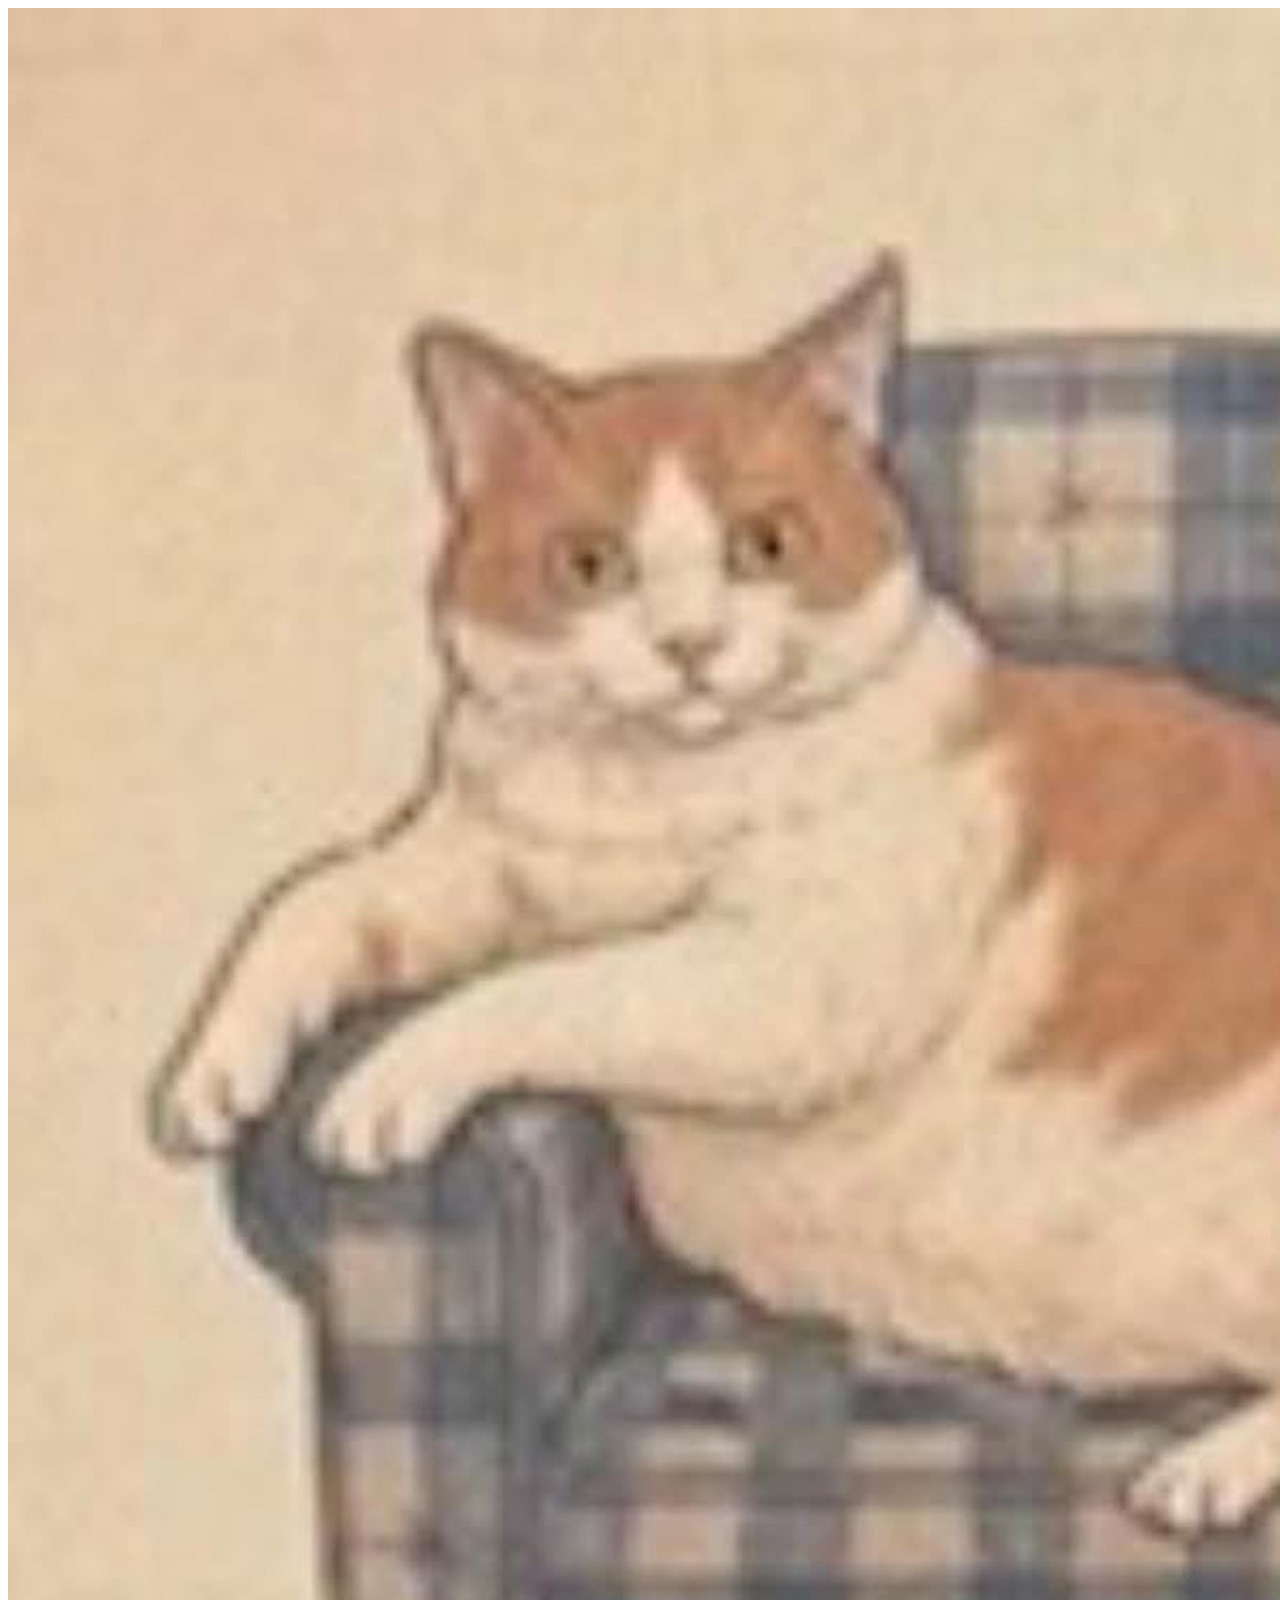
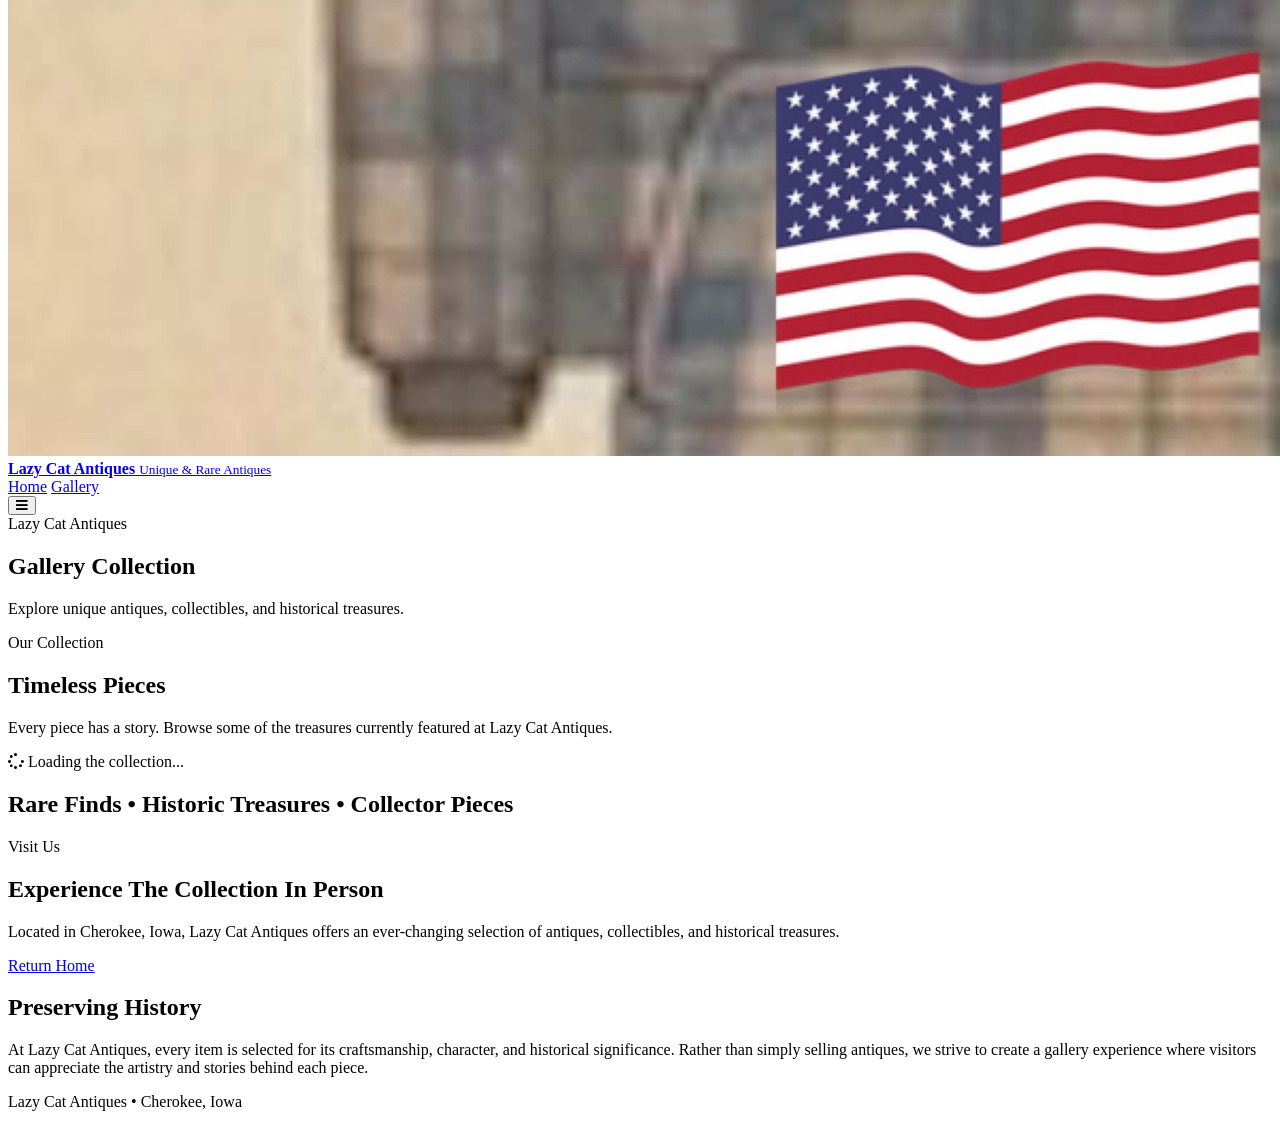
==== commit 1f82604e: "Update Product.html" ====
--- a/Product UI/Product.html
+++ b/Product UI/Product.html
@@ -3,525 +3,73 @@
 <head>
     <meta charset="UTF-8">
     <meta name="viewport" content="width=device-width, initial-scale=1.0">
+    <meta name="description" content="Explore the gallery at Lazy Cat Antiques in Cherokee, Iowa.">
     <title>Gallery | Lazy Cat Antiques</title>
     <link rel="stylesheet" href="https://cdnjs.cloudflare.com/ajax/libs/font-awesome/5.15.4/css/all.min.css">
-    <link href="https://fonts.googleapis.com/css2?family=Dosis:wght@200;300;400;500;600&display=swap" rel="stylesheet">
-
-    <style>
-
-       @import url('https://fonts.googleapis.com/css2?family=Dosis:wght@300;400;500;600&display=swap'); :root{ --peru:#cd9452; --black:#222; --white:#fff; --light-black:#666; --light-bg:#f5f5f5; --border:.1rem solid #ddd; --box-shadow:0 .5rem 1rem rgba(0,0,0,.1); } *{ margin:0; padding:0; box-sizing:border-box; text-decoration:none; transition:.3s; font-family:'Dosis',sans-serif; } html{ font-size:62.5%; scroll-behavior:smooth; } body{ background:var(--white); } section{ padding:5rem 10%; } /* HEADER */ 
-
-/* ---------- HEADER ---------- */
-
-.header{
-    padding:2rem 10%;
-    display:flex;
-    align-items:center;
-    justify-content:space-between;
-    background:#fff;
-    position:sticky;
-    top:0;
-    left:0;
-    right:0;
-    z-index:1000;
-    box-shadow:0 .5rem 1rem rgba(0,0,0,.08);
-}
-
-.header .logo{
-    display:flex;
-    align-items:center;
-    gap:1.2rem;
-    color:#222;
-}
-
-.header .logo img{
-    width:55px;
-    height:55px;
-    object-fit:cover;
-    border-radius:50%;
-}
-
-.logo-text{
-    display:flex;
-    flex-direction:column;
-}
-
-.logo-text strong{
-    font-size:2.2rem;
-    color:#222;
-}
-
-.logo-text span{
-    font-size:1.2rem;
-    color:#cd9452;
-    letter-spacing:1px;
-    text-transform:uppercase;
-}
-
-.header .navbar{
-    display:flex;
-    align-items:center;
-    gap:2rem;
-}
-
-.header .navbar a{
-    font-size:1.8rem;
-    color:#222;
-}
-
-.header .navbar a:hover{
-    color:#cd9452;
-}
-
-#menu-btn{
-    display:none;
-    font-size:2.5rem;
-    color:#222;
-    cursor:pointer;
-}
-
-/* ---------- MOBILE ---------- */
-
-@media (max-width:768px){
-
-    #menu-btn{
-        display:block;
-    }
-
-    .header{
-        padding:1.5rem 5%;
-        position:relative;
-    }
-
-    .logo-text strong{
-        font-size:1.8rem;
-    }
-
-    .header .navbar{
-        display:none;
-        position:absolute;
-        top:100%;
-        left:0;
-        right:0;
-        background:#fff;
-        flex-direction:column;
-        align-items:flex-start;
-        gap:0;
-        box-shadow:0 .5rem 1rem rgba(0,0,0,.12);
-        border-top:1px solid #eee;
-    }
-
-    .header .navbar.active{
-        display:flex;
-    }
-
-    .header .navbar a{
-        width:100%;
-        margin:0;
-        padding:1.6rem 2rem;
-        border-bottom:1px solid #eee;
-    }
-}
-        /* HERO */ .hero{ min-height:70vh; background: linear-gradient(rgba(0,0,0,.35),rgba(0,0,0,.35)), url("../images/discs.jpg"); background-size:cover; background-position:center; display:flex; justify-content:center; align-items:center; text-align:center; } .hero-content{ max-width:800px; } .hero-content span{ color:white; font-size:2.2rem; } .hero-content h1{ color:white; font-size:8rem; margin:1rem 0; } .hero-content p{ color:#eee; font-size:2rem; } /* SECTION TITLE */ .section-title{ text-align:center; margin-bottom:5rem; } .section-title span{ color:var(--peru); font-size:2.2rem; } .section-title h2{ color:var(--black); font-size:5rem; } /* GALLERY */ .gallery{ background:var(--light-bg); } .gallery-grid{ display:grid; grid-template-columns:repeat(auto-fit,minmax(300px,1fr)); gap:2rem; } .gallery-item{ position:relative; overflow:hidden; background:white; box-shadow:var(--box-shadow); } .gallery-item img{ width:100%; height:350px; object-fit:cover; } .gallery-item:hover img{ transform:scale(1.05); } .gallery-item.large{ grid-column:span 2; } .overlay{ padding:2rem; } .overlay span{ color:var(--peru); font-size:1.6rem; font-weight:bold; } .overlay h3{ color:var(--black); font-size:3rem; margin:.5rem 0; } .overlay p{ color:var(--light-black); font-size:1.7rem; line-height:1.6; } /* STORY */ .story{ text-align:center; max-width:900px; margin:auto; } .story h2{ color:var(--black); font-size:5rem; margin-bottom:2rem; } .story p{ color:var(--light-black); font-size:2rem; line-height:1.8; } /* FOOTER */ footer{ background:var(--light-bg); text-align:center; padding:4rem; border-top:var(--border); } footer p{ font-size:1.8rem; color:var(--light-black); } /* MOBILE */ @media(max-width:768px){ html{ font-size:55%; } .hero-content h1{ font-size:5rem; } .gallery-item.large{ grid-column:span 1; } .gallery-grid{ grid-template-columns:1fr; } }
-.gallery-hero{
-    min-height:75vh;
-
-    background:
-    linear-gradient(rgba(0,0,0,.45),rgba(0,0,0,.45)),
-    url("../images/home-slide-1.jpg");
-
-    background-size:cover;
-    background-position:center;
-
-    display:flex;
-    align-items:center;
-    justify-content:center;
-    text-align:center;
-}
-
-.hero-content{
-    max-width:800px;
-}
-
-.hero-content span{
-    color:#cd9452;
-    font-size:2rem;
-    letter-spacing:3px;
-}
-
-.hero-content h1{
-    color:white;
-    font-size:8rem;
-    margin:2rem 0;
-}
-
-.hero-content p{
-    color:white;
-    font-size:2rem;
-    line-height:1.8;
-}
-
-/* Gallery Pieces */
-
-.gallery-piece{
-    display:grid;
-    grid-template-columns:1fr 1fr;
-    gap:6rem;
-
-    align-items:center;
-
-    padding:10rem 10%;
-}
-
-.gallery-piece:nth-child(even){
-    background:#f5f5f5;
-}
-
-.piece-image img{
-    width:100%;
-    height:650px;
-    object-fit:cover;
-
-    box-shadow:0 1rem 3rem rgba(0,0,0,.15);
-}
-
-.piece-content span{
-    color:#cd9452;
-    font-size:1.7rem;
-    text-transform:uppercase;
-}
-
-.piece-content h2{
-    font-size:5rem;
-    color:#222;
-    margin:1rem 0;
-}
-
-.piece-content p{
-    color:#666;
-    font-size:2rem;
-    line-height:1.8;
-}
-
-.reverse .piece-image{
-    order:2;
-}
-
-.reverse .piece-content{
-    order:1;
-}
-
-/* Banner */
-
-.gallery-banner{
-    height:45vh;
-
-    background:
-    linear-gradient(rgba(0,0,0,.45),rgba(0,0,0,.45)),
-    url("../images/cup_items.jpg");
-
-    background-size:cover;
-    background-position:center;
-    background-attachment:fixed;
-
-    display:flex;
-    align-items:center;
-    justify-content:center;
-}
-
-.gallery-banner h2{
-    color:white;
-    font-size:5rem;
-    text-align:center;
-}
-
-/* Visit Section */
-
-.visit-section{
-    padding:10rem 10%;
-    text-align:center;
-}
-
-.visit-section span{
-    color:#cd9452;
-    text-transform:uppercase;
-    font-size:1.8rem;
-}
-
-.visit-section h2{
-    font-size:5rem;
-    margin:2rem 0;
-}
-
-.visit-section p{
-    font-size:2rem;
-    color:#666;
-    max-width:800px;
-    margin:auto;
-}
-
-.visit-btn{
-    display:inline-block;
-    margin-top:3rem;
-
-    padding:1.5rem 4rem;
-
-    background:#cd9452;
-    color:white;
-
-    font-size:1.8rem;
-}
-
-.visit-btn:hover{
-    opacity:.9;
-}
-
-/* Mobile */
-
-@media(max-width:768px){
-
-    .gallery-piece{
-        grid-template-columns:1fr;
-        gap:3rem;
-    }
-
-    .reverse .piece-image,
-    .reverse .piece-content{
-        order:unset;
-    }
-
-    .hero-content h1{
-        font-size:5rem;
-    }
-
-    .piece-image img{
-        height:400px;
-    }
-
-    .gallery-banner h2{
-        font-size:3rem;
-    }
-    }
-
-        
-    </style>
+    <link href="https://fonts.googleapis.com/css2?family=Cormorant+Garamond:wght@500;600;700&family=Dosis:wght@300;400;500;600&display=swap" rel="stylesheet">
+    <link rel="stylesheet" href="gallery.css">
 </head>
 <body>
 
-<section class="header">
-
+<header class="header">
     <a href="../index.html" class="logo">
         <img src="../images/lazyCatLogo.jpg" alt="Lazy Cat Antiques">
-        <div class="logo-text">
+        <span class="logo-text">
             <strong>Lazy Cat Antiques</strong>
-            <span>Unique & Rare Antiques</span>
-        </div>
+            <small>Unique &amp; Rare Antiques</small>
+        </span>
     </a>
 
-    <nav class="navbar">
+    <nav class="navbar" aria-label="Main navigation">
         <a href="../index.html">Home</a>
-        <a href="../Product UI/Product.html">Gallery</a>
+        <a href="Product.html" aria-current="page">Gallery</a>
     </nav>
 
-    <div id="menu-btn" class="fas fa-bars"></div>
-
-</section>
-
-<section class="hero">
-
-    <div class="hero-content">
-
-        <h1>Timeless Objects With Stories To Tell</h1>
-
-        <p>
-            Explore a carefully selected collection of antiques,
-            collectibles, furniture, advertising memorabilia,
-            and historical treasures.
-        </p>
-
-    </div>
-
-</section>
-<!-- HERO -->
+    <button id="menu-btn" class="fas fa-bars" aria-label="Open menu" aria-expanded="false"></button>
+</header>
 
 <section class="gallery-hero">
-
     <div class="hero-content">
         <span>Lazy Cat Antiques</span>
         <h1>Gallery Collection</h1>
-        <p>
-            Explore unique antiques, collectibles, and historical treasures.
-        </p>
+        <p>Explore unique antiques, collectibles, and historical treasures.</p>
     </div>
-
 </section>
 
-<!-- PIECE 1 -->
+<main>
+    <section class="gallery-section">
+        <div class="section-heading">
+            <span>Our Collection</span>
+            <h2>Timeless Pieces</h2>
+            <p>Every piece has a story. Browse some of the treasures currently featured at Lazy Cat Antiques.</p>
+        </div>
 
-<section class="gallery-piece">
+        <div id="gallery-grid" class="gallery-grid" aria-live="polite">
+            <div class="gallery-loading"><i class="fas fa-spinner fa-spin"></i> Loading the collection...</div>
+        </div>
+    </section>
 
-    <div class="piece-image">
-        <img src="../images/chair_set.jpg" alt="Chair Set">
-    </div>
+    <section class="gallery-banner">
+        <h2>Rare Finds &bull; Historic Treasures &bull; Collector Pieces</h2>
+    </section>
 
-    <div class="piece-content">
-        <span>Furniture Collection</span>
-        <h2>Chair Set</h2>
+    <section class="visit-section">
+        <span>Visit Us</span>
+        <h2>Experience The Collection In Person</h2>
+        <p>Located in Cherokee, Iowa, Lazy Cat Antiques offers an ever-changing selection of antiques, collectibles, and historical treasures.</p>
+        <a href="../index.html" class="visit-btn">Return Home</a>
+    </section>
 
-        <p>
-            A beautiful collection  seating featuring
-            detailed craftsmanship and timeless elegance.
-        </p>
-    </div>
-
-</section>
-
-<!-- PIECE 2 -->
-
-<section class="gallery-piece reverse">
-
-    <div class="piece-image">
-        <img src="../images/home-slide-1.jpg" alt="Antique Furniture">
-    </div>
-
-    <div class="piece-content">
-        <span>Musical Arts</span>
-        <h2>Antique Violin</h2>
-
-        <p>
-            A beautifully crafted violin, showcasing timeless artistry and fantastic attention to detail. With rich wood grain, elegent curves, and a classic finish, this piece not only showcases musical heritage, but also fine craftsmanship.
-        </p>
-    </div>
-
-</section>
-
-<!-- BANNER -->
-
-<section class="gallery-banner">
-
-    <h2>
-        Rare Finds • Historic Treasures • Collector Pieces
-    </h2>
-
-</section>
-
-<!-- PIECE 3 -->
-
-<section class="gallery-piece">
-
-    <div class="piece-image">
-        <img src="../images/magazines.jpg" alt="Vintage Publications">
-    </div>
-
-    <div class="piece-content">
-        <span>Collectibles</span>
-        <h2>Vintage Publications</h2>
-
-        <p>
-            Historic magazines and printed works that capture the culture,
-            design, and stories of past generations.
-        </p>
-    </div>
-
-</section>
-
-<!-- PIECE 4 -->
-
-<section class="gallery-piece reverse">
-
-    <div class="piece-image">
-        <img src="../images/shot_glasses.jpg" alt="Collector's Item">
-    </div>
-
-    <div class="piece-content">
-        <span>Mini Collectibles</span>
-        <h2>Small Treasures</h2>
-
-        <p>
-            Lots of mini treasures, like salt and pepper shakers, shot glasses, and more!
-        </p>
-    </div>
-
-</section>
-
-<!-- PIECE 5 -->
-
-<section class="gallery-piece">
-
-    <div class="piece-image">
-        <img src="../images/bird_display.jpg" alt="Featured Antique">
-    </div>
-
-    <div class="piece-content">
-        <span>Figurines</span>
-        <h2>Bird Figurines</h2>
-
-        <p>
-            A delightful collection of porcelain birds, decorative ceramics, and nature-inspired figurines displayed within a beautifully crafted vintage cabinet. Featuring graceful forms, the elegance of nature, and timeless craftsmanship, these are perfect for vintage decor.
-        </p>
-    </div>
-
-</section>
-
-
-
-<section class="gallery-piece" reverse>
-
-    <div class="piece-image">
-        <img src="../images/goblets.jpg" alt="Vintage Publications">
-    </div>
-
-    <div class="piece-content">
-        <span>Metals</span>
-        <h2>Metal Goods</h2>
-
-        <p>
-            Drinkware, Candlesticks, and fancy brass decorations.
-        </p>
-    </div>
-
-</section>
-
-<!-- VISIT -->
-
-<section class="visit-section">
-
-    <span>Visit Us</span>
-
-    <h2>Experience The Collection In Person</h2>
-
-    <p>
-        Located in Cherokee, Iowa, Lazy Cat Antiques offers an ever-changing
-        selection of antiques, collectibles, and historical treasures.
-    </p>
-
-    <a href="../index.html" class="visit-btn">
-        Return Home
-    </a>
-
-</section>
-```
-
-
-<section class="story">
-
-    <h2>Preserving History</h2>
-
-    <p>
-        At Lazy Cat Antiques, every item is selected for its
-        craftsmanship, character, and historical significance.
-        Rather than simply selling antiques, we strive to create
-        a gallery experience where visitors can appreciate the
-        artistry and stories behind each piece.
-    </p>
-
-</section>
+    <section class="story">
+        <h2>Preserving History</h2>
+        <p>At Lazy Cat Antiques, every item is selected for its craftsmanship, character, and historical significance. Rather than simply selling antiques, we strive to create a gallery experience where visitors can appreciate the artistry and stories behind each piece.</p>
+    </section>
+</main>
 
 <footer>
-    <p>Lazy Cat Antiques • Cherokee, Iowa</p>
+    <p>Lazy Cat Antiques &bull; Cherokee, Iowa</p>
 </footer>
 
-<script src="../js/script.js"></script>
-
+<script type="module" src="gallery.js"></script>
 </body>
 </html>
